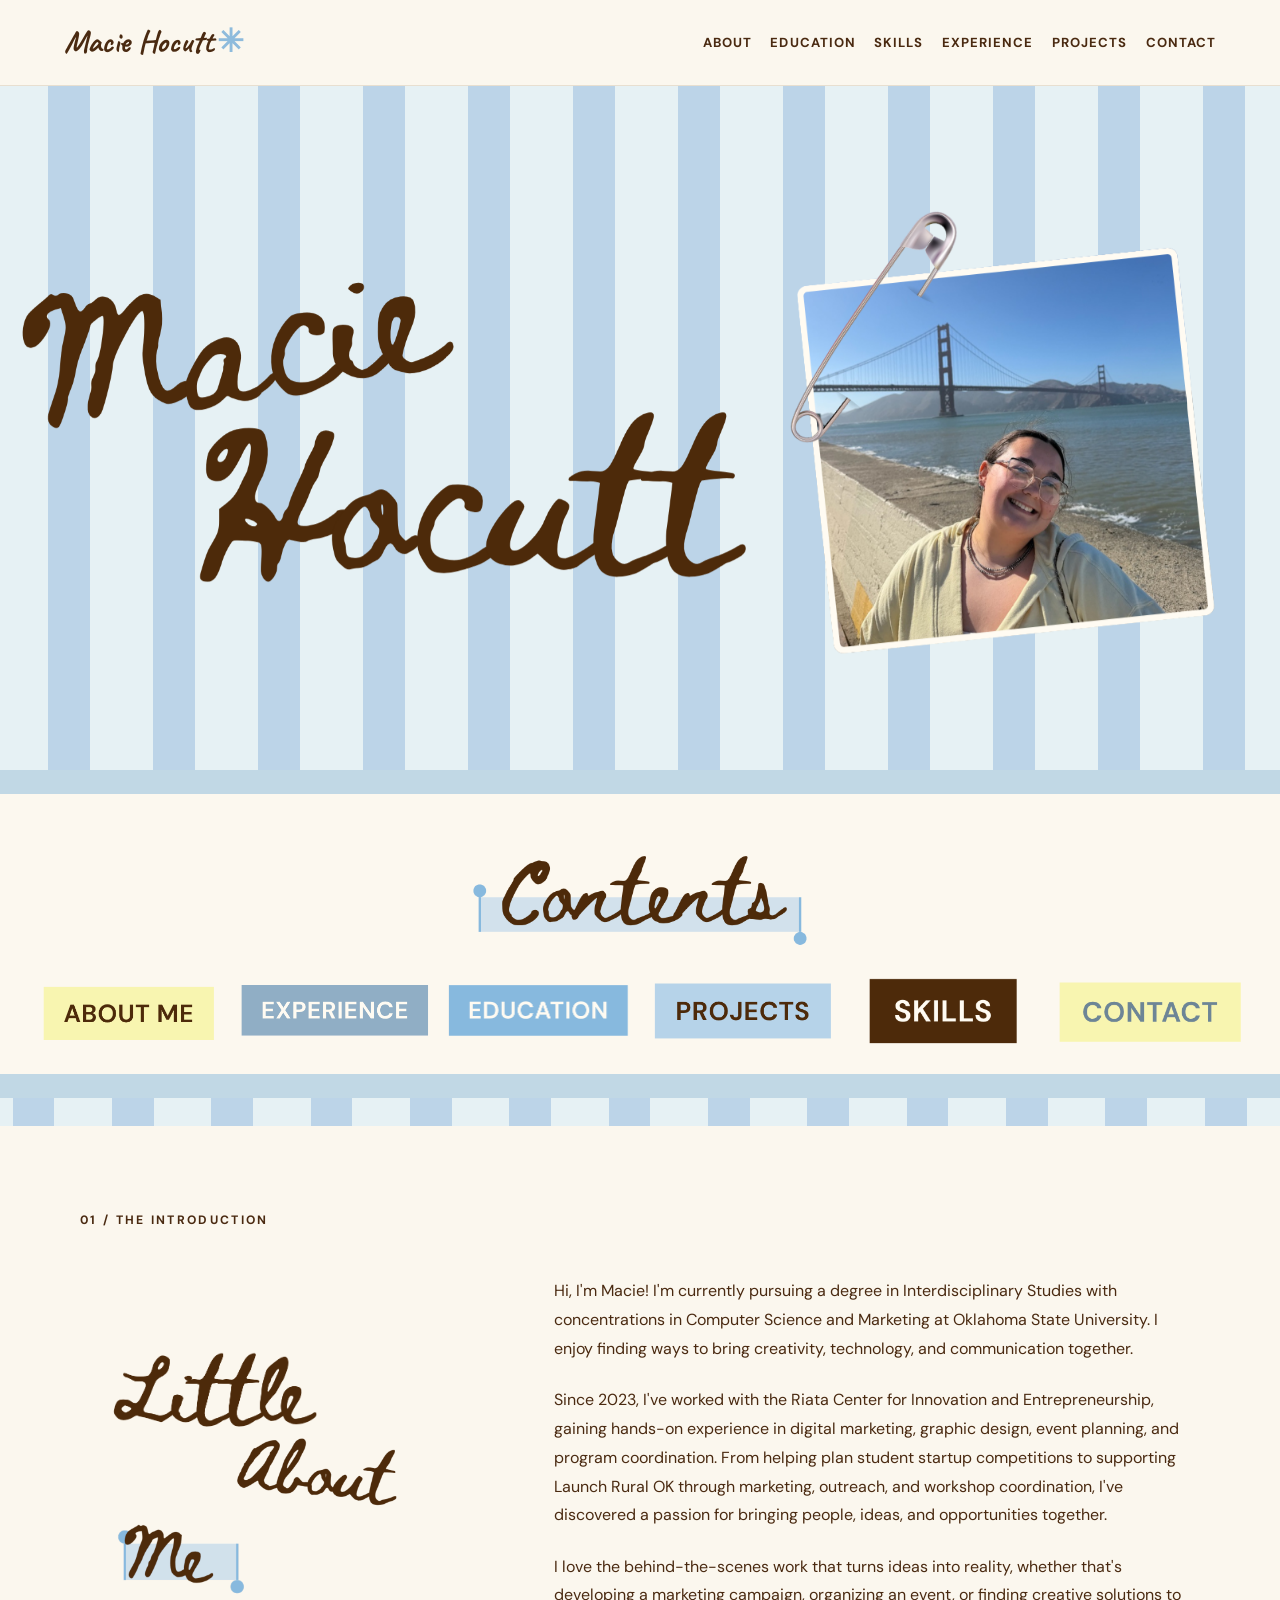
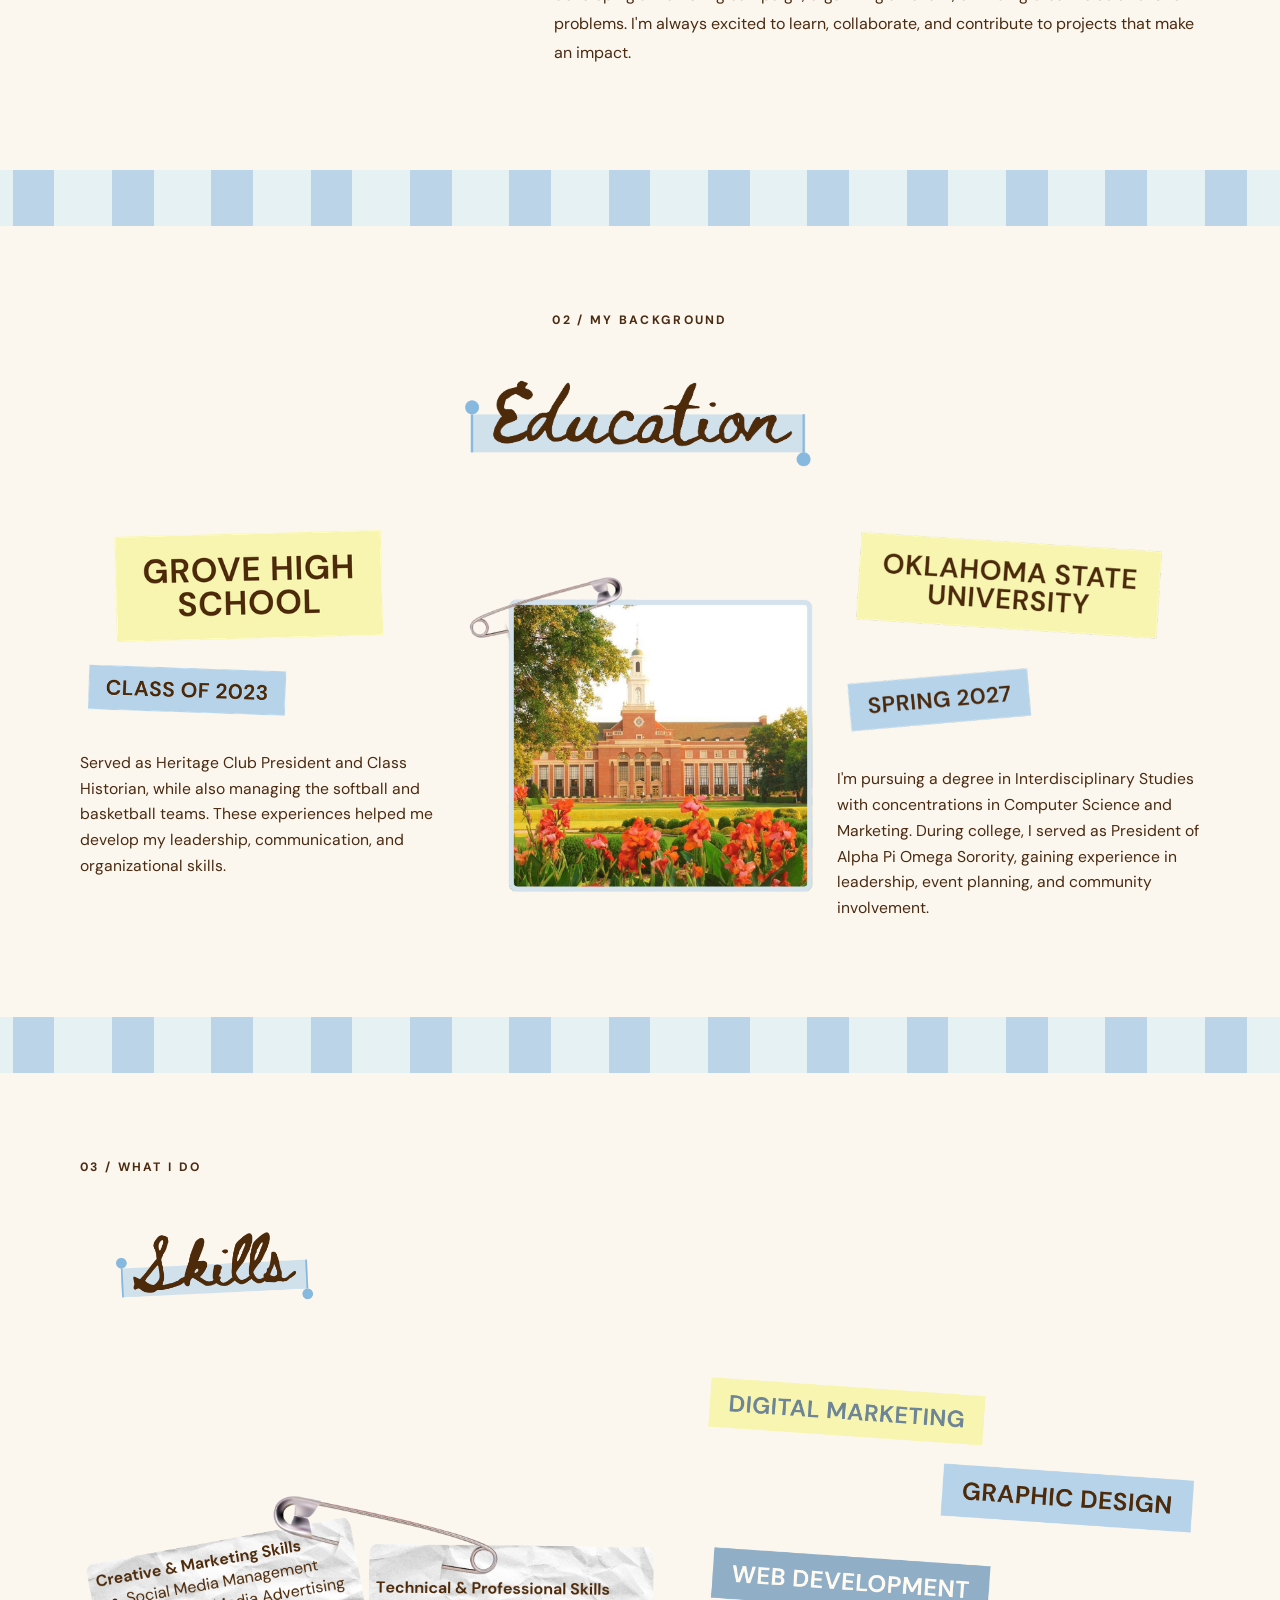
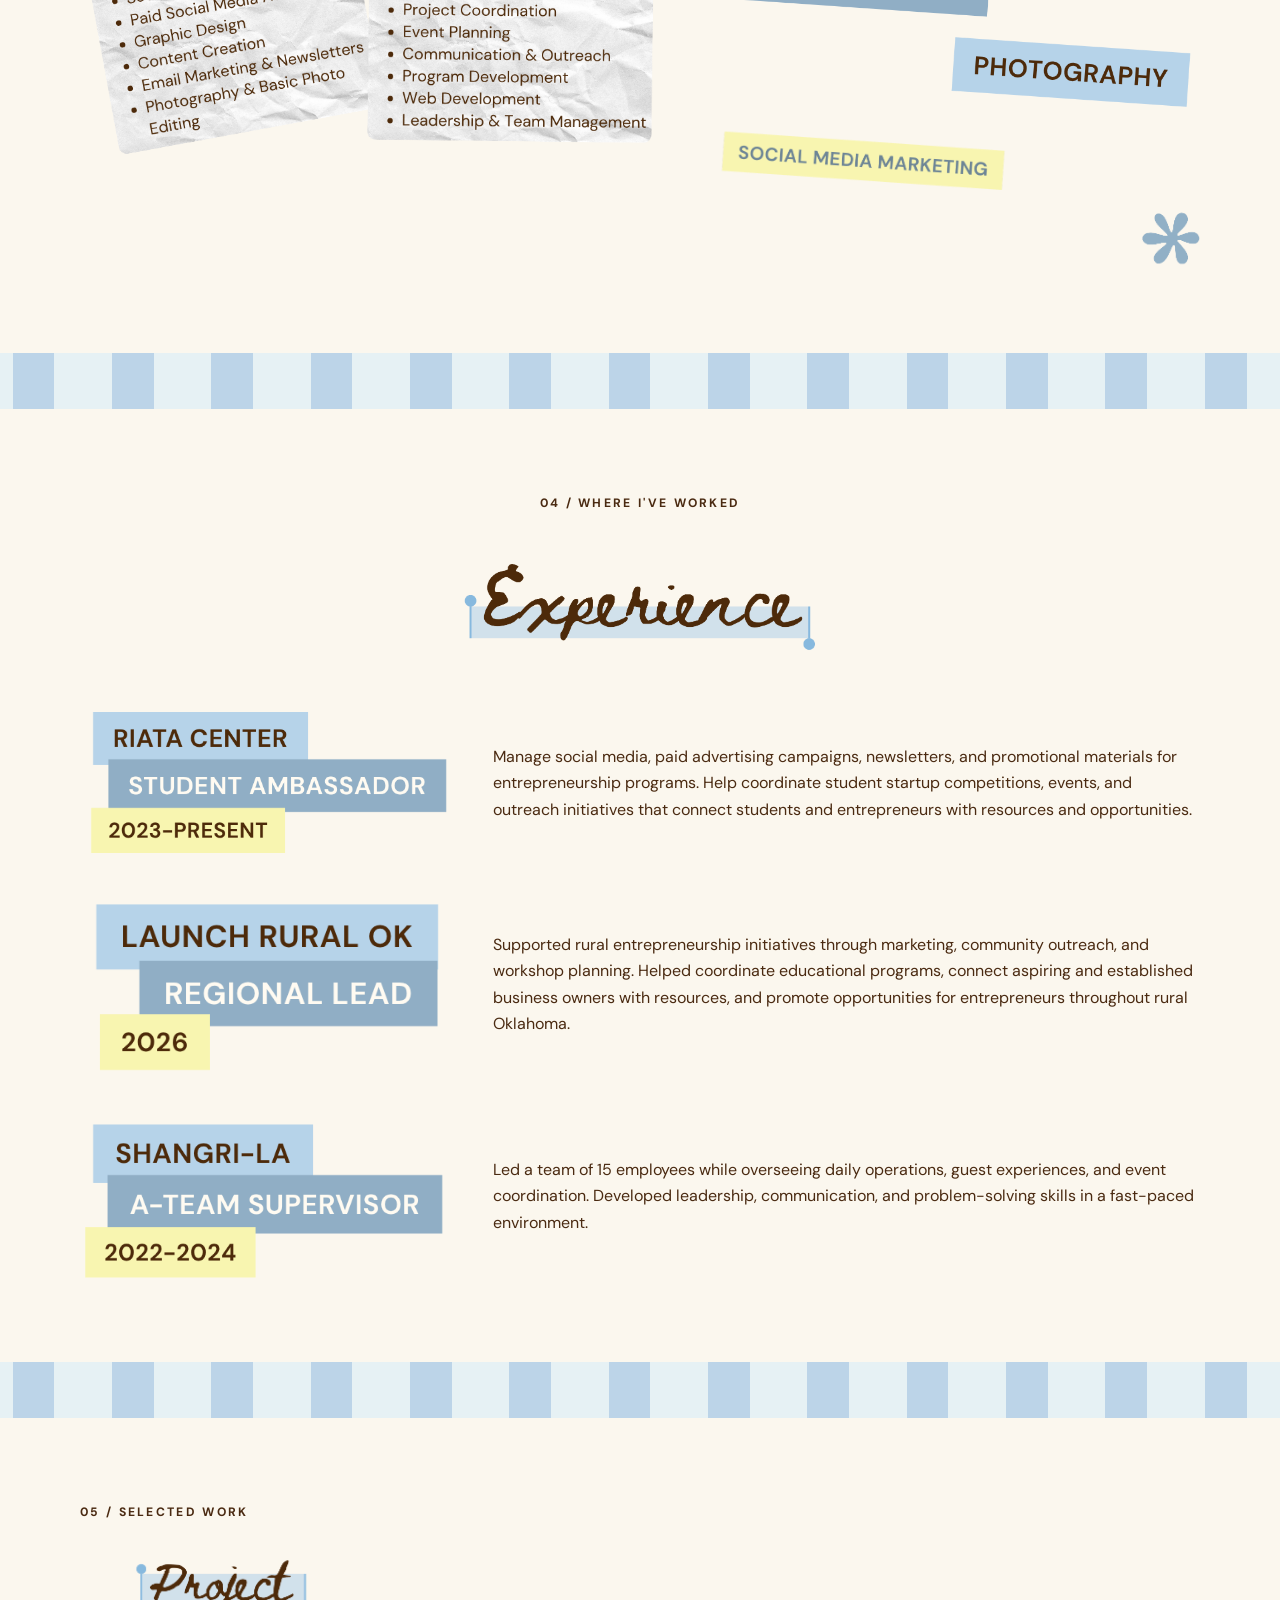
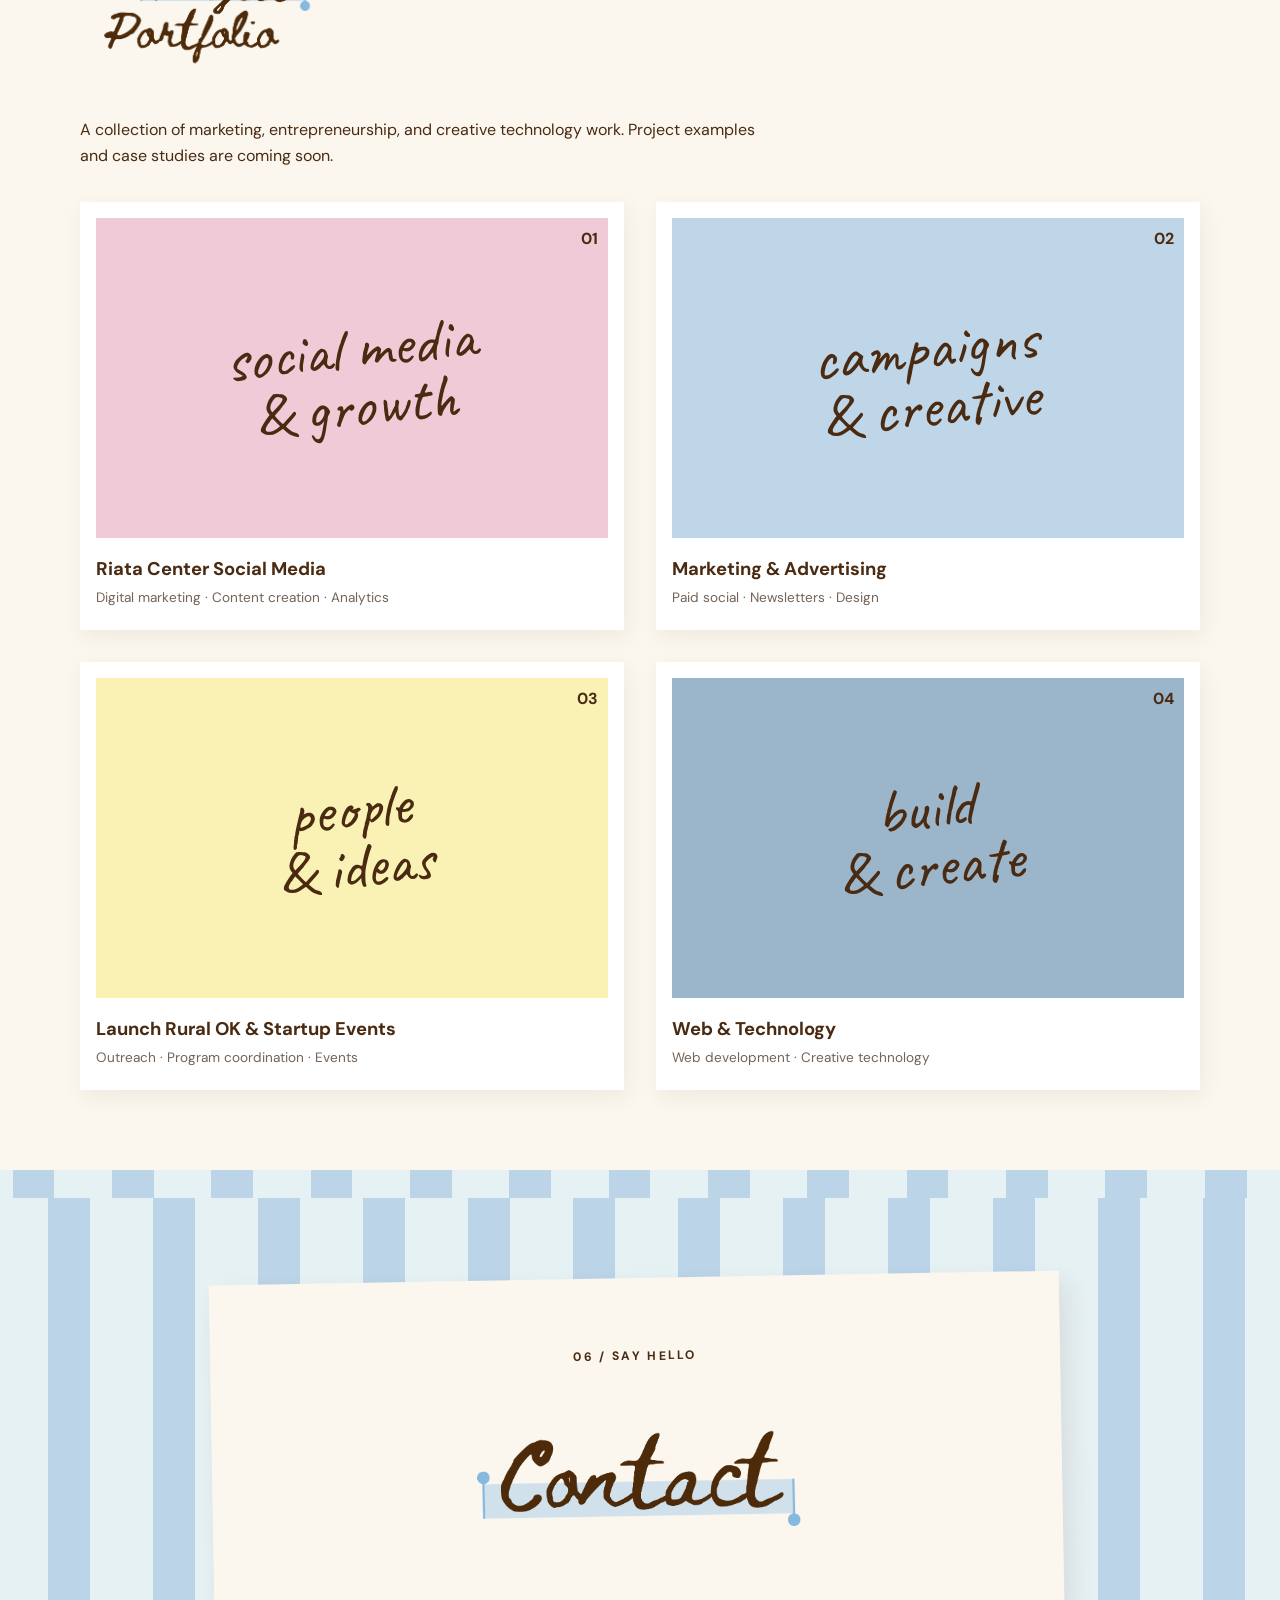
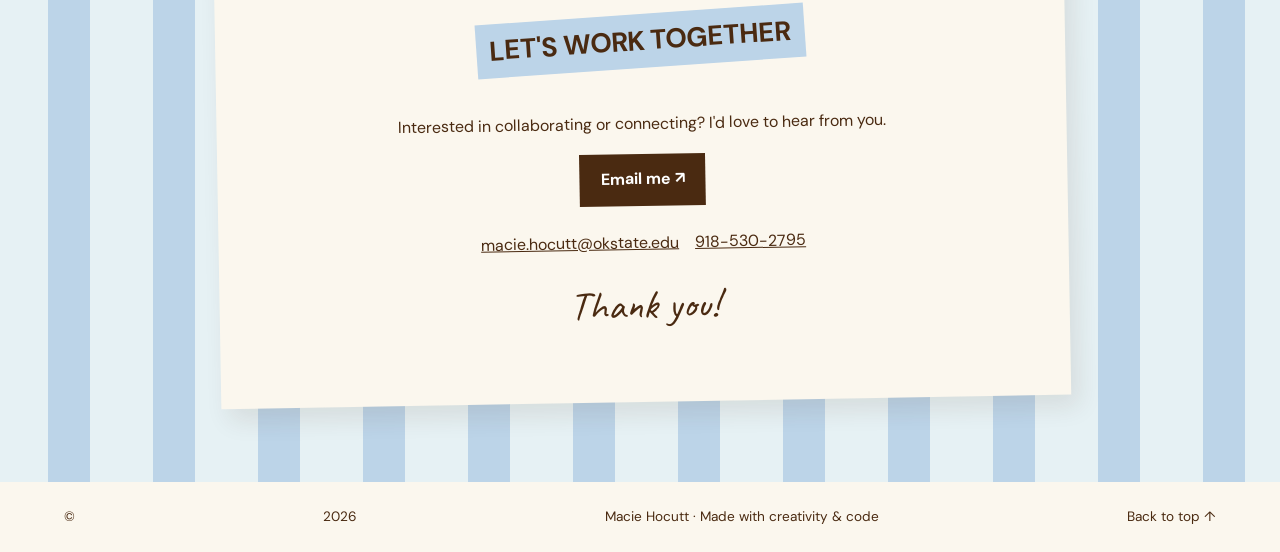
==== index.html @ 22620f87 "Refresh cover stylesheet after oval removal" ====
<!doctype html>
<html lang="en"><head><meta charset="utf-8"><meta name="viewport" content="width=device-width, initial-scale=1"><meta name="description" content="Macie Hocutt's portfolio: marketing, communications, entrepreneurship, and creative technology."><title>Macie Hocutt | Creative Portfolio</title><link rel="preconnect" href="https://fonts.googleapis.com"><link rel="preconnect" href="https://fonts.gstatic.com" crossorigin><link href="https://fonts.googleapis.com/css2?family=DM+Sans:wght@400;500;600;700&family=DM+Serif+Display:ital@0;1&family=Caveat:wght@600;700&display=swap" rel="stylesheet"><link rel="stylesheet" href="style.css?v=cover-20261017-c"></head>
<body><a class="skip" href="#about">Skip to content</a><header class="topbar"><a class="wordmark" href="#home">Macie Hocutt<span class="flower">✳</span></a><button class="menu-toggle" aria-expanded="false" aria-controls="site-nav" aria-label="Toggle menu">☰</button><nav id="site-nav" aria-label="Main navigation"><a href="#about">About</a><a href="#education">Education</a><a href="#skills">Skills</a><a href="#experience">Experience</a><a href="#projects">Projects</a><a href="#contact">Contact</a></nav></header>
<main>
<section class="hero striped" id="home"><div class="hero-inner"><div class="hero-copy"><h1 class="image-heading hero-name"><img class="canva-img hero-name-img" src="images/maciehocuttname.png" alt="Macie Hocutt"></h1></div><div class="polaroid canva-polaroid"><img class="canva-img hero-photo" src="images/maciephoto.png" alt="Macie at the Golden Gate Bridge" loading="lazy"></div></div></section>
<section class="reference-contents" id="contents"><div class="reference-contents-inner"><h2><img src="images/contents.png" alt="Contents"></h2><div class="contents-links"><a href="#about"><img src="images/aboutme.png" alt="About Me"></a><a href="#experience"><img src="images/experience.png" alt="Experience"></a><a href="#education"><img src="images/education.png" alt="Education"></a><a href="#projects"><img src="images/projects.png" alt="Projects"></a><a href="#skills"><img src="images/skills.png" alt="Skills"></a><a href="#contact"><img src="images/contact.png" alt="Contact"></a></div></div></section>
<section class="paper section" id="about"><div class="section-heading"><span class="section-number">01 / THE INTRODUCTION</span></div><div class="about-heading-decoration"><img class="canva-img little-word" src="images/little.png" alt="Little" loading="lazy"><img class="canva-img about-word" src="images/about.png" alt="About" loading="lazy"><img class="canva-img me-word" src="images/me.png" alt="Me" loading="lazy"></div><div class="about-text"><p>Hi, I'm Macie! I'm currently pursuing a degree in Interdisciplinary Studies with concentrations in Computer Science and Marketing at Oklahoma State University. I enjoy finding ways to bring creativity, technology, and communication together.</p><p>Since 2023, I've worked with the Riata Center for Innovation and Entrepreneurship, gaining hands-on experience in digital marketing, graphic design, event planning, and program coordination. From helping plan student startup competitions to supporting Launch Rural OK through marketing, outreach, and workshop coordination, I've discovered a passion for bringing people, ideas, and opportunities together.</p><p>I love the behind-the-scenes work that turns ideas into reality, whether that's developing a marketing campaign, organizing an event, or finding creative solutions to problems. I'm always excited to learn, collaborate, and contribute to projects that make an impact.</p></div></section>
<section class="paper section" id="education"><div class="section-heading centered"><span class="section-number">02 / MY BACKGROUND</span><h2 class="image-heading"><img class="canva-img " src="images/educationword.png" alt="Education" loading="lazy"></h2></div><div class="education-grid"><article class="edu-card"><img class="canva-img school-label" src="images/grovehighschool.png" alt="Grove High School" loading="lazy"><img class="canva-img year-label" src="images/classof2023.png" alt="Class of 2023" loading="lazy"><p>Served as Heritage Club President and Class Historian, while also managing the softball and basketball teams. These experiences helped me develop my leadership, communication, and organizational skills.</p></article><div class="campus-photo canva-campus"><img class="canva-img " src="images/oklahomastatephoto.png" alt="Oklahoma State University campus" loading="lazy"></div><article class="edu-card"><img class="canva-img school-label" src="images/oklahomastate.png" alt="Oklahoma State University" loading="lazy"><img class="canva-img year-label" src="images/spring2027.png" alt="Spring 2027" loading="lazy"><p>I'm pursuing a degree in Interdisciplinary Studies with concentrations in Computer Science and Marketing. During college, I served as President of Alpha Pi Omega Sorority, gaining experience in leadership, event planning, and community involvement.</p></article></div></section>
<section class="paper section" id="skills"><div class="section-heading"><span class="section-number">03 / WHAT I DO</span><h2 class="image-heading"><img class="canva-img " src="images/skillsword.png" alt="Skills" loading="lazy"></h2></div><div class="skills-grid"><div class="notes canva-notes"><img class="canva-img " src="images/skillsnotes.png" alt="Creative and marketing skills: social media management, paid social advertising, graphic design, content creation, email marketing and newsletters, photography and photo editing. Technical and professional skills: project coordination, event planning, communication and outreach, program development, web development, leadership and team management." loading="lazy"><div class="visually-hidden"><div class="notes"><article class="note"><span class="paperclip" aria-hidden="true">⌁</span><h3>Creative &amp; Marketing Skills</h3><ul><li>Social Media Management</li><li>Paid Social Media Advertising</li><li>Graphic Design</li><li>Content Creation</li><li>Email Marketing &amp; Newsletters</li><li>Photography &amp; Basic Photo Editing</li></ul></article><article class="note note-two"><h3>Technical &amp; Professional Skills</h3><ul><li>Project Coordination</li><li>Event Planning</li><li>Communication &amp; Outreach</li><li>Program Development</li><li>Web Development</li><li>Leadership &amp; Team Management</li></ul></article></div></div></div><div class="skill-stickers"><img class="canva-img " src="images/digitalmarketing.png" alt="Digital marketing" loading="lazy"><img class="canva-img " src="images/graphicdesign.png" alt="Graphic design" loading="lazy"><img class="canva-img " src="images/webdevelopment.png" alt="Web development" loading="lazy"><img class="canva-img " src="images/photography.png" alt="Photography" loading="lazy"><img class="canva-img " src="images/socialmediamarketing.png" alt="Social media marketing" loading="lazy"><img class="canva-flower skill-flower" src="images/Flower.png" alt="" aria-hidden="true"></div></div></section>
<section class="paper section" id="experience"><div class="section-heading centered"><span class="section-number">04 / WHERE I'VE WORKED</span><h2 class="image-heading"><img class="canva-img " src="images/experienceword.png" alt="Experience" loading="lazy"></h2></div><div class="experience-list"><article class="experience-item"><div class="job-tags"><img class="canva-img " src="images/riatacenter.png" alt="Riata Center — Student Ambassador, 2023 to present" loading="lazy"></div><p>Manage social media, paid advertising campaigns, newsletters, and promotional materials for entrepreneurship programs. Help coordinate student startup competitions, events, and outreach initiatives that connect students and entrepreneurs with resources and opportunities.</p></article><article class="experience-item"><div class="job-tags"><img class="canva-img " src="images/launchruralok.png" alt="Launch Rural OK — Regional Lead, 2026" loading="lazy"></div><p>Supported rural entrepreneurship initiatives through marketing, community outreach, and workshop planning. Helped coordinate educational programs, connect aspiring and established business owners with resources, and promote opportunities for entrepreneurs throughout rural Oklahoma.</p></article><article class="experience-item"><div class="job-tags"><img class="canva-img " src="images/shangrila.png" alt="Shangri-La — A-Team Supervisor, 2022 to 2024" loading="lazy"></div><p>Led a team of 15 employees while overseeing daily operations, guest experiences, and event coordination. Developed leadership, communication, and problem-solving skills in a fast-paced environment.</p></article></div></section>
<section class="paper section" id="projects"><div class="section-heading"><span class="section-number">05 / SELECTED WORK</span><h2 class="image-heading"><img class="canva-img " src="images/projectportfolioword.png" alt="Project Portfolio" loading="lazy"></h2></div><p class="projects-intro">A collection of marketing, entrepreneurship, and creative technology work. Project examples and case studies are coming soon.</p><div class="project-grid"><article class="project-card"><span class="project-num">01</span><div class="project-art art-pink"><span>social media<br>&amp; growth</span></div><h3>Riata Center Social Media</h3><p>Digital marketing · Content creation · Analytics</p></article><article class="project-card"><span class="project-num">02</span><div class="project-art art-blue"><span>campaigns<br>&amp; creative</span></div><h3>Marketing &amp; Advertising</h3><p>Paid social · Newsletters · Design</p></article><article class="project-card"><span class="project-num">03</span><div class="project-art art-yellow"><span>people<br>&amp; ideas</span></div><h3>Launch Rural OK &amp; Startup Events</h3><p>Outreach · Program coordination · Events</p></article><article class="project-card"><span class="project-num">04</span><div class="project-art art-slate"><span>build<br>&amp; create</span></div><h3>Web &amp; Technology</h3><p>Web development · Creative technology</p></article></div></section>
<section class="contact-section striped" id="contact"><div class="contact-paper"><span class="section-number">06 / SAY HELLO</span><h2 class="image-heading"><img class="canva-img " src="images/contactword.png" alt="Contact" loading="lazy"></h2><p class="contact-heading">LET'S WORK TOGETHER</p><p>Interested in collaborating or connecting? I'd love to hear from you.</p><a class="button dark" href="mailto:macie.hocutt@okstate.edu">Email me ↗</a><div class="contact-links"><a href="mailto:macie.hocutt@okstate.edu">macie.hocutt@okstate.edu</a><a href="tel:+19185302795">918-530-2795</a></div><span class="thanks">Thank you!</span></div></section>
</main><footer>© <span id="year">2026</span> Macie Hocutt · Made with creativity &amp; code <a href="#home">Back to top ↑</a></footer><script src="script.js"></script></body></html>
---- style.css ----
:root{--cream:#fbf7ee;--brown:#4a2a11;--blue:#bcd4e8;--blue2:#8ebbdc;--slate:#9ab3c9;--yellow:#faf6ad;--pink:#eac2cd;--ink:#3b2b22}*{box-sizing:border-box}html{scroll-behavior:smooth}body{margin:0;background:var(--cream);color:var(--brown);font-family:'DM Sans',sans-serif;line-height:1.65}a{color:inherit}img{max-width:100%;display:block}.skip{position:absolute;top:-100px;left:1rem;z-index:10;background:white;padding:.6rem}.skip:focus{top:1rem}.topbar{position:sticky;top:0;z-index:10;display:flex;align-items:center;justify-content:space-between;gap:2rem;padding:1rem max(5%,calc((100vw - 1240px)/2));background:rgba(251,247,238,.96);border-bottom:1px solid #e8dfd0;backdrop-filter:blur(12px)}.wordmark{font-family:Caveat,cursive;font-size:2rem;font-weight:700;text-decoration:none;white-space:nowrap}.flower{color:var(--blue2);font-size:2rem;padding-left:.2rem}.topbar nav{display:flex;gap:1.15rem;flex-wrap:wrap}.topbar nav a{text-decoration:none;font-size:.82rem;text-transform:uppercase;letter-spacing:.08em;font-weight:700}.topbar nav a:hover,.contact-links a:hover{text-decoration:underline}.menu-toggle{display:none;background:none;border:0;font-size:1.8rem;color:var(--brown)}.striped{background:repeating-linear-gradient(90deg,#e6f1f4 0 48px,#bcd4e8 48px 90px,#e6f1f4 90px 105px)}.hero{position:relative;padding:4.2rem 5%;overflow:hidden}.hero-inner{max-width:1130px;margin:auto;min-height:520px;display:flex;align-items:center;justify-content:space-around;gap:3rem}.hero-copy{position:relative;z-index:1}.eyebrow,.section-number{font-size:.76rem;font-weight:700;letter-spacing:.19em;text-transform:uppercase}.hero h1{font-family:Caveat,cursive;font-size:clamp(6rem,12vw,11rem);line-height:.7;margin:3rem 0 2.5rem;letter-spacing:-.04em}.hero h1 span{position:relative;display:inline-block;z-index:0}.hero h1 span:before{content:'';position:absolute;z-index:-1;background:var(--yellow);inset:25% -4% -8%;border-radius:50%;transform:rotate(-5deg)}.hero-subtitle{font-weight:700;letter-spacing:.04em;background:var(--cream);display:inline-block;padding:.35rem .7rem}.button{display:inline-block;padding:.8rem 1.3rem;text-decoration:none;font-weight:700;transition:transform .2s}.button:hover{transform:translateY(-3px)}.button.dark{background:var(--brown);color:white}.hero-copy .button{display:block;width:max-content;margin-top:1.5rem}.polaroid{position:relative;width:min(36vw,360px);flex-shrink:0;background:white;padding:12px 12px 36px;transform:rotate(6deg);box-shadow:0 15px 32px #4a2a112e}.polaroid img{width:100%;aspect-ratio:4/5;object-fit:cover;object-position:center}.pin{position:absolute;top:-45px;left:45%;font-size:6rem;color:#a6a8a8;transform:rotate(25deg);line-height:1}.hero-star{position:absolute;bottom:6%;left:48%;font-size:6rem;color:var(--blue2)}.paper{background:var(--cream);border-top:28px solid transparent;border-bottom:28px solid transparent;border-image:repeating-linear-gradient(90deg,#e6f1f4 0 40px,#bcd4e8 40px 80px,#e6f1f4 80px 95px) 28}.section{padding:5rem max(5%,calc((100vw - 1120px)/2));scroll-margin-top:70px}.section-heading{margin-bottom:2.7rem}.section-heading.centered{text-align:center}.section-heading h2,.contact-paper h2{font-family:Caveat,cursive;font-weight:700;font-size:clamp(4.4rem,8vw,7rem);line-height:1;margin:.6rem 0;position:relative;display:inline-block}.section-heading h2 em{font-style:normal}.underline{position:absolute;z-index:-1;left:4%;right:-4%;bottom:4%;height:36%;background:var(--blue)}.about-text{max-width:790px;margin-left:auto;font-size:1.1rem}.about-text p{margin-bottom:1.4rem}.education-grid{display:grid;grid-template-columns:1fr .85fr 1fr;align-items:center;gap:2rem}.edu-card{display:flex;align-items:flex-start;flex-direction:column;gap:.8rem}.edu-card p{font-size:.98rem}.sticker{display:inline-block;padding:.45rem .85rem;font-size:1.1rem;font-weight:700;line-height:1.25;max-width:100%}.sticker.yellow{background:var(--yellow)}.sticker.blue{background:var(--blue)}.sticker.slate{background:var(--slate);color:white}.sticker.small{font-size:.85rem}.campus-photo{position:relative;background:var(--blue);padding:7px;transform:rotate(-3deg);border-radius:8px}.campus-photo img{aspect-ratio:4/5;object-fit:cover;border-radius:5px}.campus-photo .pin{font-size:4rem;top:-35px;left:-12px}.skills-grid{display:grid;grid-template-columns:1.15fr 1fr;gap:3rem;align-items:center}.notes{display:flex;align-items:center;gap:0}.note{position:relative;width:55%;min-height:325px;padding:1.2rem 1rem;background:#f5f3ed;box-shadow:3px 6px 15px #4a2a111c;transform:rotate(-5deg);font-size:.88rem;line-height:1.6;background-image:linear-gradient(140deg,#ffffff88,transparent 55%),repeating-linear-gradient(12deg,#00000004 0 2px,transparent 2px 10px)}.note-two{margin-left:-10px;transform:rotate(4deg)}.note h3{font-size:.95rem;line-height:1.3;margin:.2rem 0 .7rem}.note ul{padding-left:1.15rem;margin:0}.paperclip{position:absolute;top:-45px;left:50%;font-size:5rem;color:#a5a5a5}.skill-stickers{display:flex;align-items:flex-start;flex-direction:column;gap:.7rem}.skill-stickers .sticker:nth-child(2),.skill-stickers .sticker:nth-child(4){align-self:flex-end;transform:rotate(2deg)}.skill-stickers .sticker:nth-child(3){transform:rotate(-3deg)}.skill-stickers .flower{align-self:flex-end}.experience-list{display:grid;gap:2.2rem}.experience-item{display:grid;grid-template-columns:265px 1fr;gap:2rem;align-items:center}.experience-item:before{content:'✳';position:absolute;transform:translateX(-35px);color:var(--blue2);font-size:1.7rem}.job-tags{display:flex;flex-direction:column;align-items:flex-start;gap:.25rem}.experience-item p{margin:0}.projects-intro{max-width:690px}.project-grid{display:grid;grid-template-columns:repeat(2,minmax(0,1fr));gap:2rem;margin-top:2rem}.project-card{background:white;padding:1rem 1rem 1.3rem;box-shadow:3px 7px 20px #4a2a1110;position:relative}.project-num{position:absolute;right:1.6rem;top:1.5rem;font-weight:700;z-index:1}.project-art{aspect-ratio:16/10;display:flex;align-items:center;justify-content:center;text-align:center}.project-art span{font-family:Caveat,cursive;font-size:clamp(2.7rem,5vw,4.8rem);line-height:.9;transform:rotate(-6deg)}.art-pink{background:#eecbd7}.art-blue{background:#bfd6e8}.art-yellow{background:#faf2b5}.art-slate{background:#9bb5ca}.project-card h3{font-size:1.15rem;margin:1rem 0 .15rem}.project-card p{font-size:.85rem;margin:0;color:#746356}.contact-section{padding:5rem 5%;scroll-margin-top:70px}.contact-paper{position:relative;max-width:850px;margin:auto;background:var(--cream);padding:4rem;text-align:center;box-shadow:8px 12px 25px #4a2a1119;transform:rotate(-1deg)}.contact-paper h2{display:block;width:max-content;margin:1rem auto 2rem}.contact-heading{font-size:1.7rem;font-weight:700;background:var(--blue);display:inline-block;padding:.3rem .8rem;transform:rotate(-3deg)}.contact-links{display:flex;gap:1rem;justify-content:center;flex-wrap:wrap;margin-top:1.5rem}.thanks{display:block;font-family:Caveat,cursive;font-size:2.5rem;margin-top:1rem}footer{padding:1.5rem 5%;display:flex;gap:1rem;justify-content:space-between;font-size:.85rem}footer a{text-decoration:none}@media(max-width:850px){.topbar{padding:1rem 5%}.menu-toggle{display:block}.topbar nav{display:none;position:absolute;top:100%;left:0;right:0;background:var(--cream);padding:1.2rem 5%;box-shadow:0 8px 15px #4a2a1118;flex-direction:column}.topbar nav.open{display:flex}.hero-inner{min-height:440px}.education-grid{grid-template-columns:1fr 1fr}.campus-photo{grid-column:1/-1;grid-row:1;max-width:250px;margin:auto}.skills-grid{grid-template-columns:1fr}.notes{max-width:620px}.experience-item{grid-template-columns:220px 1fr}}@media(max-width:560px){.hero{padding:3rem 5%}.hero-inner{flex-direction:column;align-items:center;text-align:center;gap:3rem}.hero h1{font-size:6.5rem;margin:1.7rem 0 2rem}.hero-copy .button{margin:1.5rem auto}.polaroid{width:68%;max-width:290px}.hero-star{display:none}.section{padding:3.5rem 6%}.about-text{font-size:1rem}.education-grid{grid-template-columns:1fr}.campus-photo{grid-column:1;grid-row:auto;max-width:230px;order:2}.edu-card:last-child{order:3}.note{font-size:.72rem;padding:.9rem .7rem;min-height:310px}.note h3{font-size:.77rem}.skill-stickers .sticker{font-size:.9rem}.experience-item{grid-template-columns:1fr;gap:.8rem}.experience-item:before{display:none}.project-grid{grid-template-columns:1fr}.contact-paper{padding:2.5rem 1rem}.contact-paper h2{font-size:5rem}.contact-links{flex-direction:column;overflow-wrap:anywhere}footer{flex-direction:column;text-align:center}}

/* Original Canva graphics, layered onto the existing portfolio layout */
.visually-hidden{position:absolute!important;width:1px;height:1px;padding:0;margin:-1px;overflow:hidden;clip:rect(0,0,0,0);white-space:nowrap;border:0}
.canva-img{display:block;max-width:100%;height:auto;object-fit:contain}
.image-heading{display:block!important;width:max-content;max-width:100%;margin:.6rem 0 1.5rem!important;line-height:1!important}
.section-heading.centered .image-heading{margin-left:auto!important;margin-right:auto!important}
.image-heading .canva-img{width:auto;max-width:100%;max-height:155px}
.hero-name{margin:1.5rem 0!important;max-width:570px}
.hero-name .hero-name-img{max-height:none;width:100%}
.hero .canva-polaroid,.canva-campus{padding:0;background:transparent;box-shadow:none;border-radius:0}
.hero .canva-polaroid{width:min(42vw,470px);transform:none}
.hero .canva-polaroid .hero-photo,.canva-campus .canva-img{width:100%;height:auto;aspect-ratio:auto;object-fit:contain;border-radius:0}
.canva-campus{max-width:100%;transform:none}
.hero-star.canva-flower{width:85px;height:auto;font-size:initial;left:49%;bottom:7%}
.about-heading-decoration{display:flex;align-items:center;gap:1rem;margin:-1rem 0 1.2rem;max-width:480px}
.about-heading-decoration .little-word{max-width:60%}
.about-heading-decoration .me-word{max-width:28%}
.edu-card .school-label{width:100%;max-width:340px}
.edu-card .year-label{max-width:220px}
.skills-grid .canva-notes{display:block;width:100%;max-width:620px}
.canva-notes>.canva-img{width:100%}
.skill-stickers>.canva-img{max-width:95%;max-height:76px;width:auto}
.skill-stickers>.canva-img:nth-child(2),.skill-stickers>.canva-img:nth-child(4){align-self:flex-end}
.skill-stickers .skill-flower{width:58px;align-self:flex-end}
.job-tags .canva-img{width:100%;max-width:300px}
.experience-item:before{display:none}
.contact-paper .image-heading{margin:1rem auto 2rem!important;max-width:550px}
.contact-paper .image-heading .canva-img{max-height:170px}
@media(max-width:850px){.hero .canva-polaroid{width:min(40vw,390px)}}
@media(max-width:560px){.hero-name{width:min(90vw,400px);margin:1rem auto!important}.hero .canva-polaroid{width:min(85vw,360px)}.image-heading .canva-img{max-height:115px}.about-heading-decoration{max-width:340px}.education-grid{gap:1.3rem}.skill-stickers>.canva-img{max-height:65px}.job-tags .canva-img{max-width:300px}.contact-paper .image-heading .canva-img{max-height:120px}}

/* Additional original Canva artwork: section tabs, navigation ribbon and accents */
.contents-ribbon{display:flex;align-items:center;justify-content:center;gap:1rem;background:var(--cream);padding:.65rem 5%;font-size:.8rem;font-weight:700;letter-spacing:.08em;text-transform:uppercase}
.contents-ribbon a{display:block;width:min(210px,35vw)}.contents-art{width:100%}
.hero-copy{isolation:isolate}.hero-oval{position:absolute;left:-9%;top:19%;width:min(450px,100%);z-index:-1;pointer-events:none;opacity:.82}.oval-art{width:100%}
.about-heading-decoration{flex-wrap:wrap}.aboutme-label{max-width:170px;max-height:66px;object-fit:contain}
.section-tab{display:flex;justify-content:flex-end;margin:-2.5rem 0 .8rem;pointer-events:none}.section-tab .tab-art{max-height:54px;max-width:min(230px,48vw);width:auto}
#skills .section-tab,#experience .section-tab{justify-content:flex-start}
.contact-section .section-tab{max-width:850px;margin:-2rem auto 1rem;justify-content:flex-end}
.experience-list{position:relative}.experience-pin{position:absolute;right:0;top:-35px;width:75px;opacity:.75;pointer-events:none}.pin-art{width:100%}
@media(max-width:560px){.contents-ribbon{font-size:.68rem}.section-tab{margin:-1.5rem 0 .5rem}.section-tab .tab-art{max-height:40px}.hero-oval{top:23%;left:0;width:90%}.experience-pin{width:50px;top:-22px}.aboutme-label{max-width:130px}}

/* Ensure Canva's pre-framed photo is displayed without the legacy Polaroid treatment */
.hero-inner > .canva-polaroid{position:relative!important;display:block!important;flex:0 1 470px!important;width:min(42vw,470px)!important;min-width:0!important;max-width:470px!important;padding:0!important;margin:0!important;background:transparent!important;border:0!important;border-radius:0!important;box-shadow:none!important;transform:none!important;overflow:visible!important}
.hero-inner > .canva-polaroid > img.hero-photo{display:block!important;width:100%!important;height:auto!important;max-width:100%!important;aspect-ratio:auto!important;object-fit:contain!important;object-position:center!important;transform:none!important;border:0!important;border-radius:0!important;box-shadow:none!important}
.hero-inner > .canva-polaroid::before,.hero-inner > .canva-polaroid::after{content:none!important}
@media(max-width:560px){.hero-inner > .canva-polaroid{width:min(85vw,360px)!important;flex:0 1 auto!important}}

/* Layout cleanup: avoid oversized decorative assets and nested framing */
.hero-inner{position:relative}
.hero-copy{min-width:0}
.hero-name{max-width:min(570px,100%)!important}
.hero-name .hero-name-img{width:100%!important;height:auto!important;max-height:420px!important;object-fit:contain!important}
.hero-inner>.canva-polaroid{align-self:center!important;max-width:min(42vw,470px)!important}
.hero-inner>.canva-polaroid>.hero-photo{width:100%!important;max-height:560px!important;object-fit:contain!important}
.about-heading-decoration .canva-img{max-height:85px}
.section-heading .image-heading .canva-img{max-height:140px;max-width:min(640px,85vw)}
@media(max-width:560px){.hero-inner>.canva-polaroid{max-width:min(85vw,360px)!important}.hero-name .hero-name-img{max-height:280px!important}}

/* Canva PDF reference layout: faithful compositions, interactive contents */
.reference-contents{background:#fcf8ef;border-top:24px solid #c1d8e5;border-bottom:24px solid #c1d8e5;padding:3.5rem 5%;scroll-margin-top:75px}
.reference-contents-inner{max-width:850px;margin:auto}
.reference-contents h2{width:min(620px,85%);margin:0 auto 2rem}
.reference-contents h2 img{width:100%;height:auto}
.contents-links{display:grid;grid-template-columns:repeat(2,minmax(0,1fr));column-gap:4rem;row-gap:1.5rem;max-width:580px;margin:auto}
.contents-links a{display:flex;align-items:center;justify-content:center;min-height:65px;transition:transform .2s}
.contents-links a:hover,.contents-links a:focus-visible{transform:translateY(-5px) rotate(-2deg)}
.contents-links img{max-height:65px;max-width:100%;width:auto;object-fit:contain}
.hero{padding:3.5rem 5%}
.hero-inner{min-height:550px;gap:1rem;justify-content:center}
.hero-copy{flex:1 1 56%;max-width:650px}
.hero-copy .hero-name{width:100%;max-width:650px;margin:0!important}
.hero-copy .hero-name img{width:100%;max-height:490px!important;object-fit:contain}
.hero-inner>.canva-polaroid{flex:0 1 37%!important;width:37%!important;max-width:430px!important}
.hero-inner>.canva-polaroid img{width:100%!important;height:auto!important}
.hero .hero-star{left:25%;bottom:20%;width:62px}
#about{display:grid;grid-template-columns:38% 1fr;gap:1.8rem 3rem;align-items:center}
#about .section-heading{grid-column:1/-1;margin-bottom:0}
#about .about-heading-decoration{grid-column:1;grid-row:2;display:flex;flex-direction:column;align-items:flex-start;gap:0;max-width:100%;margin:0}
#about .about-heading-decoration .little-word{max-width:65%;width:65%}
#about .about-heading-decoration .about-word{max-width:90%;width:90%;margin-left:12%}
#about .about-heading-decoration .me-word{max-width:48%;width:48%}
#about .about-text{grid-column:2;grid-row:2;margin:0;font-size:1rem;line-height:1.8}
#education .education-grid{grid-template-columns:1fr .95fr 1fr;gap:1.5rem}
#education .edu-card{align-self:start}
#education .canva-campus{align-self:center}
#skills .skills-grid{grid-template-columns:1.2fr 1fr;gap:2rem}
#experience .experience-item{grid-template-columns:minmax(220px,34%) 1fr}
#experience .experience-item .job-tags img{max-width:100%}
@media(max-width:800px){#about{grid-template-columns:1fr 1.2fr;gap:1rem}#education .education-grid{grid-template-columns:1fr 1fr}#education .canva-campus{grid-column:1/-1;grid-row:1;max-width:250px;margin:auto}#skills .skills-grid{grid-template-columns:1fr}.hero-inner>.canva-polaroid{width:40%!important}}
@media(max-width:600px){.hero-inner{flex-direction:column;min-height:0}.hero-copy{width:100%;text-align:center}.hero-copy .hero-name{max-width:430px;margin:auto!important}.hero-inner>.canva-polaroid{width:min(78vw,340px)!important;max-width:340px!important}.reference-contents{padding:2rem 5%}.contents-links{column-gap:.5rem;row-gap:.7rem}.contents-links img{max-height:52px}.reference-contents h2{width:85%}#about{grid-template-columns:1fr}#about .about-heading-decoration{grid-column:1;grid-row:2;max-width:280px}#about .about-text{grid-column:1;grid-row:3}#education .education-grid{grid-template-columns:1fr}#education .canva-campus{grid-column:1;grid-row:auto;order:2}#experience .experience-item{grid-template-columns:1fr}}

/* Cover composition: oval behind Hocutt, balanced spacing, no CTA */
#home.hero{padding:clamp(3rem,5vw,5rem) 5%}
#home .hero-inner{max-width:1190px;min-height:560px;gap:clamp(2rem,5vw,5.5rem);justify-content:space-between}
#home .hero-copy{flex:1 1 54%;max-width:610px;min-width:0}
#home .eyebrow{margin:0 0 1.7rem}
#home .hero-name{position:relative!important;isolation:isolate;display:block!important;width:100%!important;max-width:590px!important;margin:0 0 1.5rem!important}
#home .hero-name .hero-oval-art{position:absolute;z-index:-1;left:19%;top:55%;width:82%;max-width:none;height:auto;opacity:1;pointer-events:none}
#home .hero-name .hero-name-img{position:relative;z-index:1;display:block;width:100%!important;height:auto!important;max-height:none!important}
#home .hero-subtitle{margin:0;font-size:clamp(.86rem,1.2vw,1.05rem);white-space:normal}
#home .hero-inner>.canva-polaroid{flex:0 1 41%!important;width:41%!important;max-width:470px!important}
#home .hero-star{left:47%;bottom:10%;width:55px}
@media(max-width:800px){#home .hero-inner{min-height:430px;gap:1.5rem}#home .hero-copy{flex-basis:55%}#home .hero-inner>.canva-polaroid{flex-basis:42%!important;width:42%!important}}
@media(max-width:600px){#home.hero{padding:3rem 6%}#home .hero-inner{flex-direction:column;gap:2.2rem;min-height:0}#home .hero-copy{flex:none;width:100%;max-width:450px;text-align:center}#home .eyebrow{margin-bottom:1.2rem}#home .hero-name{margin:0 auto 1.5rem!important}#home .hero-inner>.canva-polaroid{flex:0 0 auto!important;width:min(78vw,340px)!important;max-width:340px!important}#home .hero-subtitle{font-size:.9rem}#home .hero-star{display:none}}

/* Cover final: vertically center the two Canva assets and make oval visible */
#home.hero{padding:2rem 5%!important}
#home .hero-inner{width:100%;max-width:1280px;min-height:620px;margin:0 auto;display:grid!important;grid-template-columns:minmax(0,1.12fr) minmax(0,.88fr);align-items:center;column-gap:clamp(2rem,5vw,5rem);justify-content:center}
#home .hero-copy{width:100%;max-width:620px;display:flex;flex-direction:column;align-items:center;justify-content:center;gap:1rem}
#home .hero-name{position:relative!important;isolation:isolate;width:100%!important;max-width:620px!important;margin:0!important;padding:0!important;overflow:visible!important}
#home .hero-name .hero-oval-art{display:block!important;position:absolute!important;z-index:0!important;top:55%!important;left:22%!important;width:77%!important;height:auto!important;max-width:none!important;max-height:none!important;opacity:1!important;transform:rotate(-5deg);pointer-events:none}
#home .hero-name .hero-name-img{position:relative!important;z-index:1!important;display:block!important;width:100%!important;height:auto!important;max-height:none!important}
#home .hero-subtitle{margin:0!important;align-self:center;text-align:center;line-height:1.5}
#home .hero-inner>.canva-polaroid{width:100%!important;max-width:480px!important;min-width:0!important;justify-self:center;align-self:center;flex:none!important}
#home .hero-inner>.canva-polaroid>.hero-photo{width:100%!important;max-height:none!important;height:auto!important}
#home .hero-star{left:45%;bottom:13%}
@media(max-width:700px){#home.hero{padding:2.5rem 6%!important}#home .hero-inner{display:flex!important;flex-direction:column!important;min-height:0;gap:2rem}#home .hero-copy{max-width:480px}#home .hero-inner>.canva-polaroid{width:min(78vw,360px)!important}#home .hero-subtitle{font-size:.85rem}}

/* Cover correction: oval anchored to the text column, not to the PNG's transparent canvas */
#home .hero-copy{position:relative!important;isolation:isolate}
#home .hero-copy::before{content:"";display:block;position:absolute;z-index:-1;pointer-events:none;left:25%;bottom:4.1rem;width:72%;height:clamp(100px,12vw,175px);background:url("images/yellowoval.png") center/100% 100% no-repeat;transform:rotate(-4deg)}
#home .hero-name{isolation:auto!important;z-index:1}
#home .hero-name .hero-name-img{position:relative;z-index:1}
#home .hero-subtitle{position:relative;z-index:2}
#home .hero-star{display:none!important}
@media(max-width:700px){#home .hero-copy::before{left:24%;bottom:3.1rem;width:72%;height:clamp(80px,24vw,130px)}}

/* Precise cover adjustments from screenshot: no subtitle overlap */
#home .hero-copy{gap:0!important}
#home .hero-name{margin:0 0 2.7rem!important}
#home .hero-copy::before{left:26%!important;bottom:6.5rem!important;width:66%!important;height:clamp(85px,9vw,130px)!important;transform:rotate(-4deg)}
#home .hero-subtitle{position:relative!important;z-index:5!important;margin:0!important;background:var(--cream)!important;padding:.4rem .85rem!important;line-height:1.35!important}
#home .hero-star{display:none!important}
@media(max-width:700px){#home .hero-name{margin-bottom:2.2rem!important}#home .hero-copy::before{left:25%!important;bottom:5.5rem!important;width:68%!important;height:clamp(65px,17vw,105px)!important}}

/* Contents: compact horizontal navigation with scroll-triggered entrance */
#contents.reference-contents{padding:1.1rem 3% 1.5rem!important;scroll-margin-top:60px}
#contents .reference-contents-inner{max-width:1420px!important}
#contents h2{width:min(400px,55vw)!important;margin:0 auto .6rem!important}
#contents .contents-links{display:grid!important;grid-template-columns:repeat(6,minmax(0,1fr))!important;align-items:center;gap:clamp(.35rem,1.5vw,1.4rem)!important;max-width:none!important;width:100%;margin:0 auto!important}
#contents .contents-links a{min-height:76px;min-width:0;padding:.2rem;opacity:1;transform:none;transition:opacity .6s ease,transform .6s cubic-bezier(.2,.7,.2,1)}
#contents .contents-links img{display:block;max-width:100%!important;width:100%;max-height:76px!important;object-fit:contain}
#contents .contents-links a:hover,#contents .contents-links a:focus-visible{transform:translateY(-7px) rotate(-2deg)!important}
#contents .contents-links.reveal-ready a{opacity:0;transform:translateY(32px)}
#contents .contents-links.reveal-ready.is-visible a{opacity:1;transform:translateY(0)}
#contents .contents-links.reveal-ready.is-visible a:nth-child(2){transition-delay:.08s}
#contents .contents-links.reveal-ready.is-visible a:nth-child(3){transition-delay:.16s}
#contents .contents-links.reveal-ready.is-visible a:nth-child(4){transition-delay:.24s}
#contents .contents-links.reveal-ready.is-visible a:nth-child(5){transition-delay:.32s}
#contents .contents-links.reveal-ready.is-visible a:nth-child(6){transition-delay:.40s}
@media(max-width:760px){#contents .contents-links{grid-template-columns:repeat(3,minmax(0,1fr))!important;row-gap:.6rem!important}#contents .contents-links img{max-height:58px!important}#contents h2{width:min(330px,70vw)!important}}
@media(max-width:420px){#contents .contents-links{grid-template-columns:repeat(2,minmax(0,1fr))!important}#contents .contents-links a{min-height:52px}}
@media(prefers-reduced-motion:reduce){#contents .contents-links.reveal-ready a{opacity:1!important;transform:none!important;transition:none!important}}

/* Correct cover oval: attach it to the name artwork, not the entire hero column. */
#home .hero-copy::before{content:none!important;display:none!important}
#home .hero-name{position:relative!important;isolation:isolate!important;overflow:visible!important;margin:0!important}
#home .hero-name::before{content:"";position:absolute;display:block;z-index:-1;pointer-events:none;left:28%;top:51%;width:68%;height:34%;background:url("images/yellowoval.png") center/100% 100% no-repeat;transform:rotate(-4deg)}
#home .hero-name .hero-name-img{position:relative;z-index:1}
@media(max-width:700px){#home .hero-name::before{left:27%;top:51%;width:70%;height:34%}}
/* Equal-size scrapbook navigation tiles */
#contents .contents-links{grid-template-columns:repeat(6,minmax(0,1fr))!important;gap:clamp(.4rem,1vw,1rem)!important}
#contents .contents-links a{width:100%;height:76px;min-height:76px;padding:0!important;display:flex;align-items:center;justify-content:center}
#contents .contents-links a img{display:block;width:100%!important;height:70px!important;max-height:none!important;max-width:100%!important;object-fit:contain;object-position:center}
#contents .contents-links a:nth-child(2) img,#contents .contents-links a:nth-child(5) img{transform:scale(1.08)}
#contents .contents-links a:nth-child(6) img{transform:scale(1.05)}
@media(max-width:760px){#contents .contents-links{grid-template-columns:repeat(3,minmax(0,1fr))!important}#contents .contents-links a{height:65px;min-height:65px}#contents .contents-links a img{height:58px!important}}
@media(max-width:420px){#contents .contents-links{grid-template-columns:repeat(2,minmax(0,1fr))!important}}
/* Entrance animation repeats whenever Contents scrolls into view. */
#contents .contents-links.reveal-ready a{opacity:0!important;transform:translateY(28px)!important}
#contents .contents-links.reveal-ready.is-visible a{opacity:1!important;transform:translateY(0)!important}
#contents .contents-links.reveal-ready.is-visible a:hover{transform:translateY(-6px) rotate(-2deg)!important}
@media(prefers-reduced-motion:reduce){#contents .contents-links.reveal-ready a{opacity:1!important;transform:none!important}}

/* Cover polish: larger signature and playful, restrained motion */
@media(min-width:701px){
 #home .hero-inner{grid-template-columns:minmax(0,1.28fr) minmax(0,.72fr)!important;column-gap:clamp(.5rem,2vw,2rem)!important;max-width:1420px!important}
 #home .hero-copy{max-width:none!important;width:100%!important;justify-self:start}
 #home .hero-name{width:112%!important;max-width:none!important;transform-origin:center left}
 #home .hero-inner>.canva-polaroid{max-width:490px!important;width:100%!important}
}
#home .hero-name{animation:signature-entrance 1.05s cubic-bezier(.2,.8,.2,1) both}
#home .hero-name::before{animation:oval-pop .85s .32s cubic-bezier(.2,1.4,.4,1) both}
#home .hero-inner>.canva-polaroid{animation:photo-entrance 1s .25s cubic-bezier(.2,.8,.2,1) both}
#home .hero-inner>.canva-polaroid .hero-photo{animation:photo-float 5s 1.35s ease-in-out infinite;transform-origin:55% 15%}
@keyframes signature-entrance{from{opacity:0;transform:translate(-28px,24px) rotate(-3deg)}to{opacity:1;transform:translate(0,0) rotate(0)}}
@keyframes oval-pop{from{opacity:0;scale:.65}to{opacity:1;scale:1}}
@keyframes photo-entrance{from{opacity:0;transform:translate(25px,30px) rotate(5deg)}to{opacity:1;transform:translate(0,0) rotate(0)}}
@keyframes photo-float{0%,100%{transform:translateY(0) rotate(0deg)}50%{transform:translateY(-9px) rotate(1.1deg)}}
@media(max-width:700px){#home .hero-name{width:100%!important}}
@media(prefers-reduced-motion:reduce){#home .hero-name,#home .hero-name::before,#home .hero-inner>.canva-polaroid,#home .hero-inner>.canva-polaroid .hero-photo{animation:none!important}}

/* Visible cover redesign: substantially larger signature, animated entrance */
@media(min-width:701px){
#home .hero-inner{max-width:1550px!important;grid-template-columns:58% 42%!important;gap:0!important}
#home .hero-copy{max-width:none!important;width:100%!important;overflow:visible!important}
#home .hero-name{width:128%!important;max-width:none!important;position:relative!important;left:-3%!important}
#home .hero-name .hero-name-img{width:100%!important;max-width:none!important;max-height:none!important}
#home .hero-inner>.canva-polaroid{max-width:490px!important;width:90%!important;justify-self:end!important}
}
#home .hero-name{animation:cover-name-slide 1.3s cubic-bezier(.18,.85,.22,1) both!important}
#home .hero-name::before{animation:cover-highlight-in 1.15s .45s ease-out both!important}
#home .hero-inner>.canva-polaroid{animation:cover-photo-swing 1.45s .3s cubic-bezier(.2,.8,.2,1) both!important}
#home .hero-inner>.canva-polaroid .hero-photo{animation:cover-photo-bob 4s 1.8s ease-in-out infinite!important}
@keyframes cover-name-slide{0%{opacity:0;transform:translateX(-90px) rotate(-6deg)}65%{opacity:1}100%{opacity:1;transform:translateX(0) rotate(0deg)}}
@keyframes cover-highlight-in{0%{opacity:0;scale:.2}100%{opacity:1;scale:1}}
@keyframes cover-photo-swing{0%{opacity:0;transform:translate(65px,-45px) rotate(13deg)}100%{opacity:1;transform:translate(0,0) rotate(0deg)}}
@keyframes cover-photo-bob{0%,100%{transform:translateY(0) rotate(0)}50%{transform:translateY(-13px) rotate(2deg)}}
@media(prefers-reduced-motion:reduce){#home .hero-name,#home .hero-name::before,#home .hero-inner>.canva-polaroid,#home .hero-inner>.canva-polaroid .hero-photo{animation:none!important}}

/* Cover cleanup: remove every oval treatment, shift signature 10px right. */
#home .hero-name::before,#home .hero-copy::before,#home .hero-oval,#home .hero-oval-art{display:none!important;content:none!important;background:none!important;animation:none!important}
@media(min-width:701px){#home .hero-name{left:calc(-3% + 10px)!important}}
@media(max-width:700px){#home .hero-name{position:relative!important;left:10px!important}}
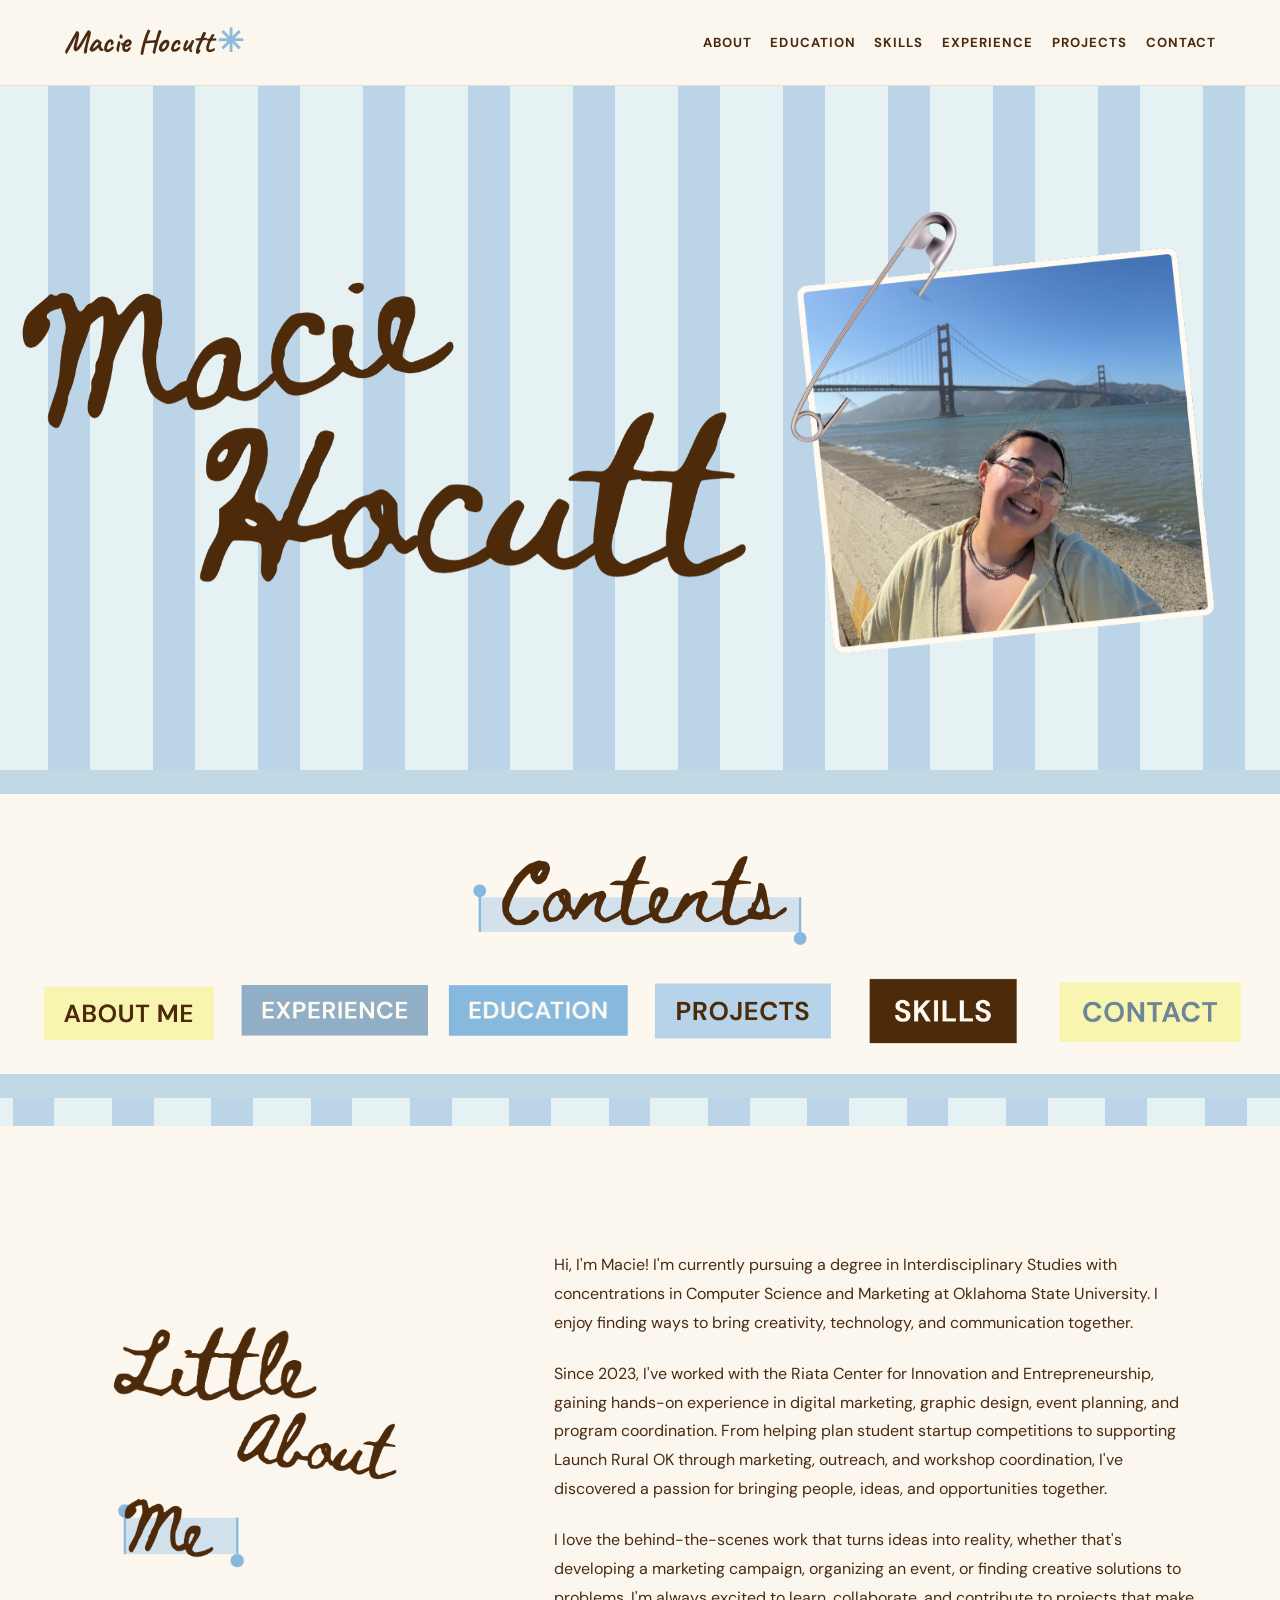
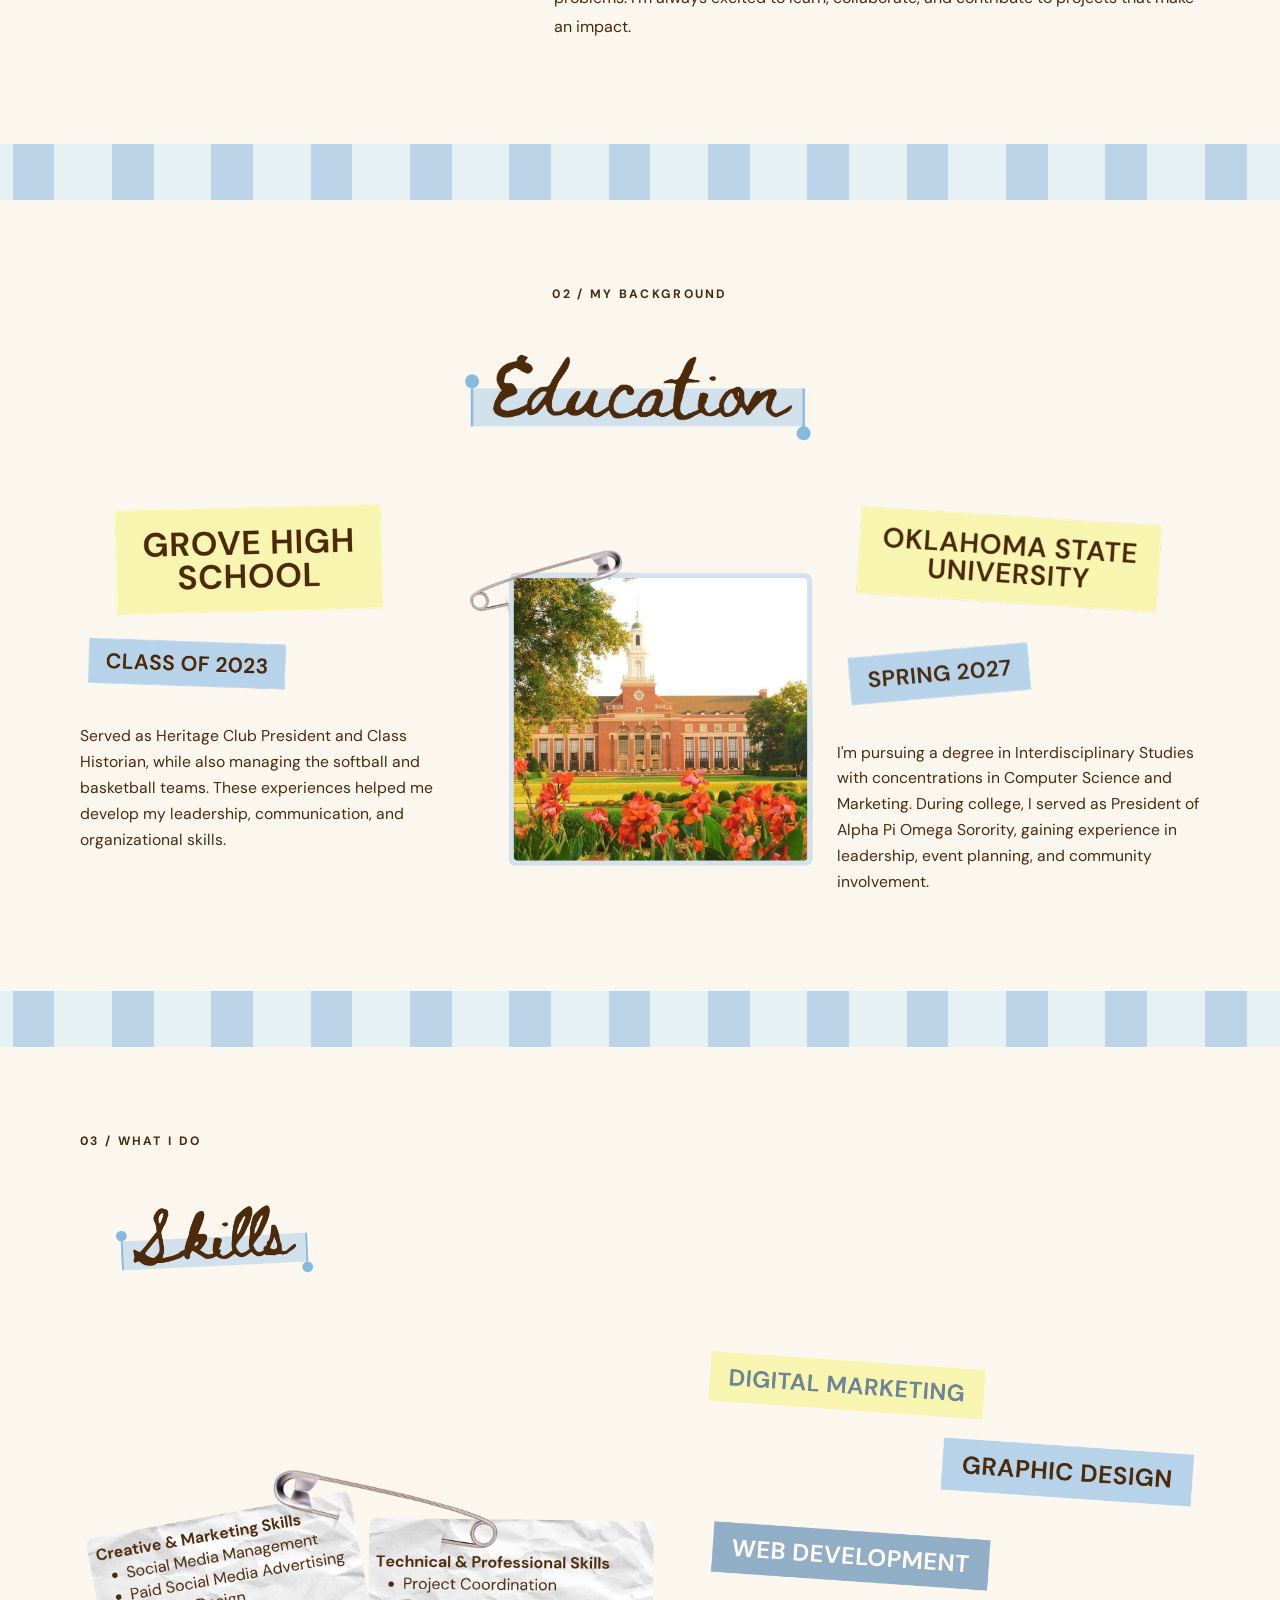
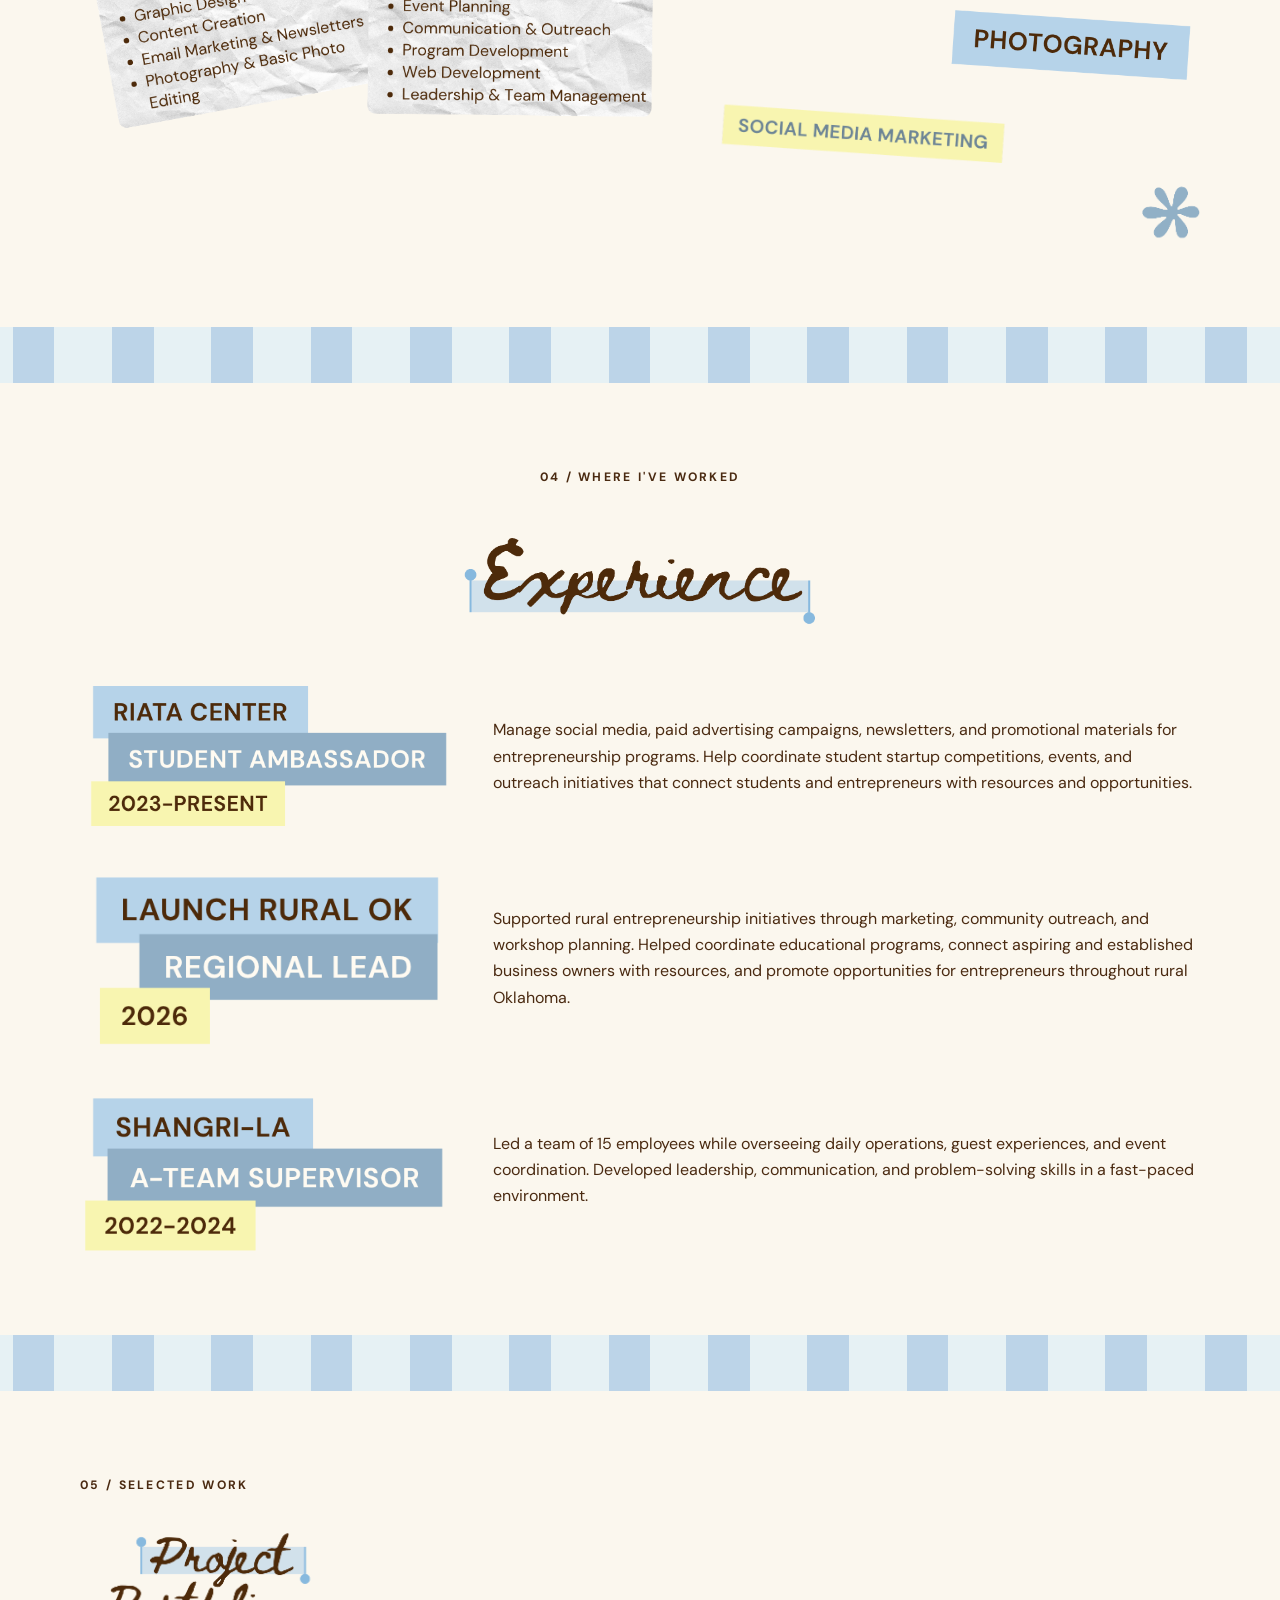
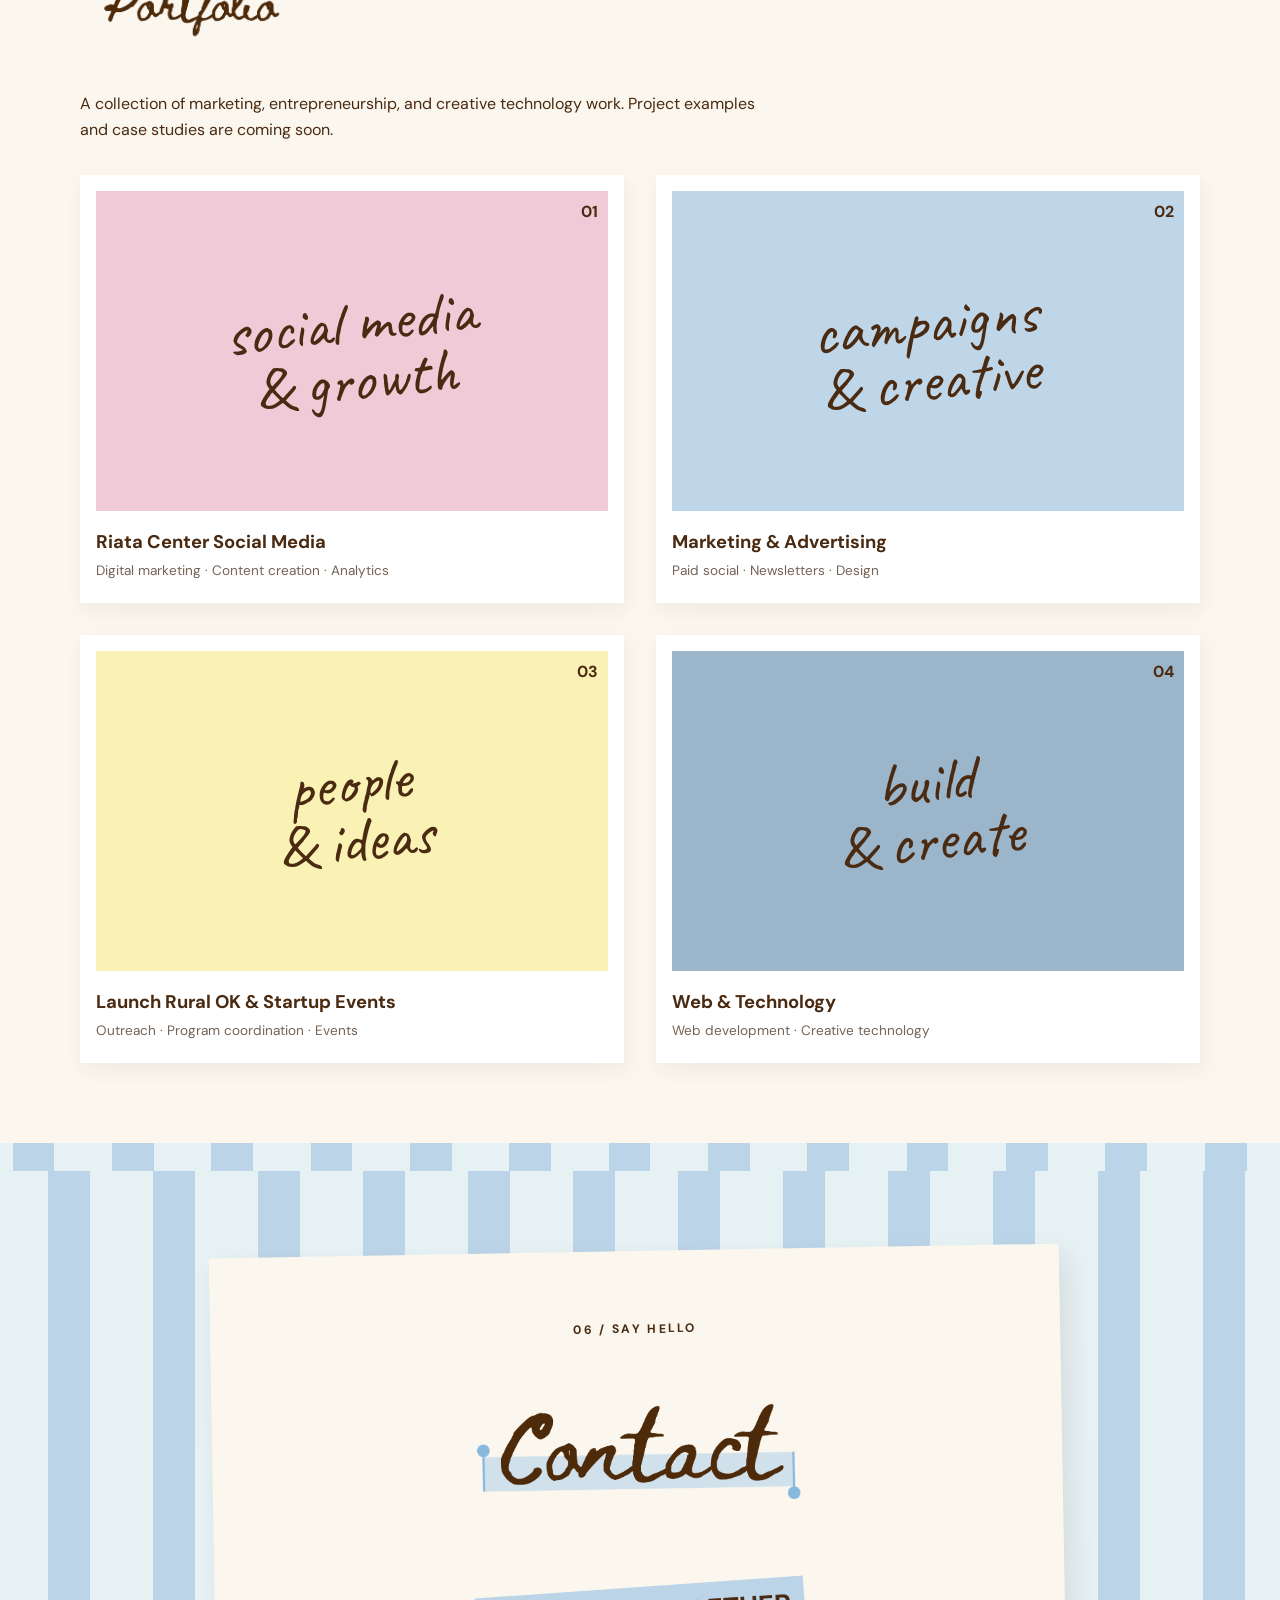
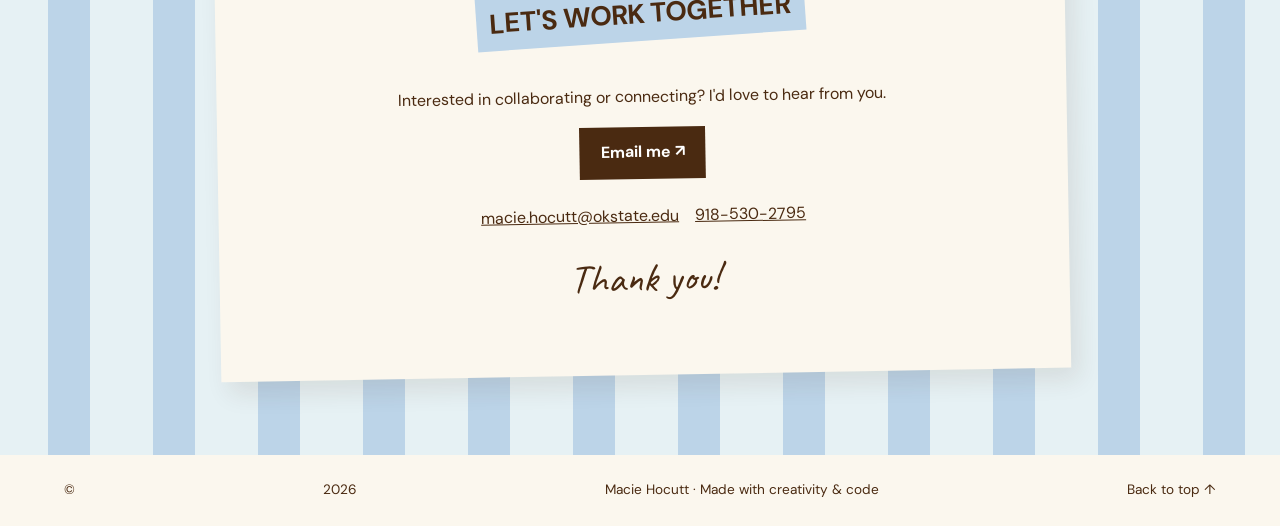
==== commit c1ed35cf: "Remove About introduction label" ====
--- a/index.html
+++ b/index.html
@@ -1,10 +1,10 @@
 <!doctype html>
-<html lang="en"><head><meta charset="utf-8"><meta name="viewport" content="width=device-width, initial-scale=1"><meta name="description" content="Macie Hocutt's portfolio: marketing, communications, entrepreneurship, and creative technology."><title>Macie Hocutt | Creative Portfolio</title><link rel="preconnect" href="https://fonts.googleapis.com"><link rel="preconnect" href="https://fonts.gstatic.com" crossorigin><link href="https://fonts.googleapis.com/css2?family=DM+Sans:wght@400;500;600;700&family=DM+Serif+Display:ital@0;1&family=Caveat:wght@600;700&display=swap" rel="stylesheet"><link rel="stylesheet" href="style.css?v=cover-20261017-c"></head>
+<html lang="en"><head><meta charset="utf-8"><meta name="viewport" content="width=device-width, initial-scale=1"><meta name="description" content="Macie Hocutt's portfolio: marketing, communications, entrepreneurship, and creative technology."><title>Macie Hocutt | Creative Portfolio</title><link rel="preconnect" href="https://fonts.googleapis.com"><link rel="preconnect" href="https://fonts.gstatic.com" crossorigin><link href="https://fonts.googleapis.com/css2?family=DM+Sans:wght@400;500;600;700&family=DM+Serif+Display:ital@0;1&family=Caveat:wght@600;700&display=swap" rel="stylesheet"><link rel="stylesheet" href="style.css?v=about-20261017-a"></head>
 <body><a class="skip" href="#about">Skip to content</a><header class="topbar"><a class="wordmark" href="#home">Macie Hocutt<span class="flower">✳</span></a><button class="menu-toggle" aria-expanded="false" aria-controls="site-nav" aria-label="Toggle menu">☰</button><nav id="site-nav" aria-label="Main navigation"><a href="#about">About</a><a href="#education">Education</a><a href="#skills">Skills</a><a href="#experience">Experience</a><a href="#projects">Projects</a><a href="#contact">Contact</a></nav></header>
 <main>
 <section class="hero striped" id="home"><div class="hero-inner"><div class="hero-copy"><h1 class="image-heading hero-name"><img class="canva-img hero-name-img" src="images/maciehocuttname.png" alt="Macie Hocutt"></h1></div><div class="polaroid canva-polaroid"><img class="canva-img hero-photo" src="images/maciephoto.png" alt="Macie at the Golden Gate Bridge" loading="lazy"></div></div></section>
 <section class="reference-contents" id="contents"><div class="reference-contents-inner"><h2><img src="images/contents.png" alt="Contents"></h2><div class="contents-links"><a href="#about"><img src="images/aboutme.png" alt="About Me"></a><a href="#experience"><img src="images/experience.png" alt="Experience"></a><a href="#education"><img src="images/education.png" alt="Education"></a><a href="#projects"><img src="images/projects.png" alt="Projects"></a><a href="#skills"><img src="images/skills.png" alt="Skills"></a><a href="#contact"><img src="images/contact.png" alt="Contact"></a></div></div></section>
-<section class="paper section" id="about"><div class="section-heading"><span class="section-number">01 / THE INTRODUCTION</span></div><div class="about-heading-decoration"><img class="canva-img little-word" src="images/little.png" alt="Little" loading="lazy"><img class="canva-img about-word" src="images/about.png" alt="About" loading="lazy"><img class="canva-img me-word" src="images/me.png" alt="Me" loading="lazy"></div><div class="about-text"><p>Hi, I'm Macie! I'm currently pursuing a degree in Interdisciplinary Studies with concentrations in Computer Science and Marketing at Oklahoma State University. I enjoy finding ways to bring creativity, technology, and communication together.</p><p>Since 2023, I've worked with the Riata Center for Innovation and Entrepreneurship, gaining hands-on experience in digital marketing, graphic design, event planning, and program coordination. From helping plan student startup competitions to supporting Launch Rural OK through marketing, outreach, and workshop coordination, I've discovered a passion for bringing people, ideas, and opportunities together.</p><p>I love the behind-the-scenes work that turns ideas into reality, whether that's developing a marketing campaign, organizing an event, or finding creative solutions to problems. I'm always excited to learn, collaborate, and contribute to projects that make an impact.</p></div></section>
+<section class="paper section" id="about"><div class="about-heading-decoration"><img class="canva-img little-word" src="images/little.png" alt="Little" loading="lazy"><img class="canva-img about-word" src="images/about.png" alt="About" loading="lazy"><img class="canva-img me-word" src="images/me.png" alt="Me" loading="lazy"></div><div class="about-text"><p>Hi, I'm Macie! I'm currently pursuing a degree in Interdisciplinary Studies with concentrations in Computer Science and Marketing at Oklahoma State University. I enjoy finding ways to bring creativity, technology, and communication together.</p><p>Since 2023, I've worked with the Riata Center for Innovation and Entrepreneurship, gaining hands-on experience in digital marketing, graphic design, event planning, and program coordination. From helping plan student startup competitions to supporting Launch Rural OK through marketing, outreach, and workshop coordination, I've discovered a passion for bringing people, ideas, and opportunities together.</p><p>I love the behind-the-scenes work that turns ideas into reality, whether that's developing a marketing campaign, organizing an event, or finding creative solutions to problems. I'm always excited to learn, collaborate, and contribute to projects that make an impact.</p></div></section>
 <section class="paper section" id="education"><div class="section-heading centered"><span class="section-number">02 / MY BACKGROUND</span><h2 class="image-heading"><img class="canva-img " src="images/educationword.png" alt="Education" loading="lazy"></h2></div><div class="education-grid"><article class="edu-card"><img class="canva-img school-label" src="images/grovehighschool.png" alt="Grove High School" loading="lazy"><img class="canva-img year-label" src="images/classof2023.png" alt="Class of 2023" loading="lazy"><p>Served as Heritage Club President and Class Historian, while also managing the softball and basketball teams. These experiences helped me develop my leadership, communication, and organizational skills.</p></article><div class="campus-photo canva-campus"><img class="canva-img " src="images/oklahomastatephoto.png" alt="Oklahoma State University campus" loading="lazy"></div><article class="edu-card"><img class="canva-img school-label" src="images/oklahomastate.png" alt="Oklahoma State University" loading="lazy"><img class="canva-img year-label" src="images/spring2027.png" alt="Spring 2027" loading="lazy"><p>I'm pursuing a degree in Interdisciplinary Studies with concentrations in Computer Science and Marketing. During college, I served as President of Alpha Pi Omega Sorority, gaining experience in leadership, event planning, and community involvement.</p></article></div></section>
 <section class="paper section" id="skills"><div class="section-heading"><span class="section-number">03 / WHAT I DO</span><h2 class="image-heading"><img class="canva-img " src="images/skillsword.png" alt="Skills" loading="lazy"></h2></div><div class="skills-grid"><div class="notes canva-notes"><img class="canva-img " src="images/skillsnotes.png" alt="Creative and marketing skills: social media management, paid social advertising, graphic design, content creation, email marketing and newsletters, photography and photo editing. Technical and professional skills: project coordination, event planning, communication and outreach, program development, web development, leadership and team management." loading="lazy"><div class="visually-hidden"><div class="notes"><article class="note"><span class="paperclip" aria-hidden="true">⌁</span><h3>Creative &amp; Marketing Skills</h3><ul><li>Social Media Management</li><li>Paid Social Media Advertising</li><li>Graphic Design</li><li>Content Creation</li><li>Email Marketing &amp; Newsletters</li><li>Photography &amp; Basic Photo Editing</li></ul></article><article class="note note-two"><h3>Technical &amp; Professional Skills</h3><ul><li>Project Coordination</li><li>Event Planning</li><li>Communication &amp; Outreach</li><li>Program Development</li><li>Web Development</li><li>Leadership &amp; Team Management</li></ul></article></div></div></div><div class="skill-stickers"><img class="canva-img " src="images/digitalmarketing.png" alt="Digital marketing" loading="lazy"><img class="canva-img " src="images/graphicdesign.png" alt="Graphic design" loading="lazy"><img class="canva-img " src="images/webdevelopment.png" alt="Web development" loading="lazy"><img class="canva-img " src="images/photography.png" alt="Photography" loading="lazy"><img class="canva-img " src="images/socialmediamarketing.png" alt="Social media marketing" loading="lazy"><img class="canva-flower skill-flower" src="images/Flower.png" alt="" aria-hidden="true"></div></div></section>
 <section class="paper section" id="experience"><div class="section-heading centered"><span class="section-number">04 / WHERE I'VE WORKED</span><h2 class="image-heading"><img class="canva-img " src="images/experienceword.png" alt="Experience" loading="lazy"></h2></div><div class="experience-list"><article class="experience-item"><div class="job-tags"><img class="canva-img " src="images/riatacenter.png" alt="Riata Center — Student Ambassador, 2023 to present" loading="lazy"></div><p>Manage social media, paid advertising campaigns, newsletters, and promotional materials for entrepreneurship programs. Help coordinate student startup competitions, events, and outreach initiatives that connect students and entrepreneurs with resources and opportunities.</p></article><article class="experience-item"><div class="job-tags"><img class="canva-img " src="images/launchruralok.png" alt="Launch Rural OK — Regional Lead, 2026" loading="lazy"></div><p>Supported rural entrepreneurship initiatives through marketing, community outreach, and workshop planning. Helped coordinate educational programs, connect aspiring and established business owners with resources, and promote opportunities for entrepreneurs throughout rural Oklahoma.</p></article><article class="experience-item"><div class="job-tags"><img class="canva-img " src="images/shangrila.png" alt="Shangri-La — A-Team Supervisor, 2022 to 2024" loading="lazy"></div><p>Led a team of 15 employees while overseeing daily operations, guest experiences, and event coordination. Developed leadership, communication, and problem-solving skills in a fast-paced environment.</p></article></div></section>
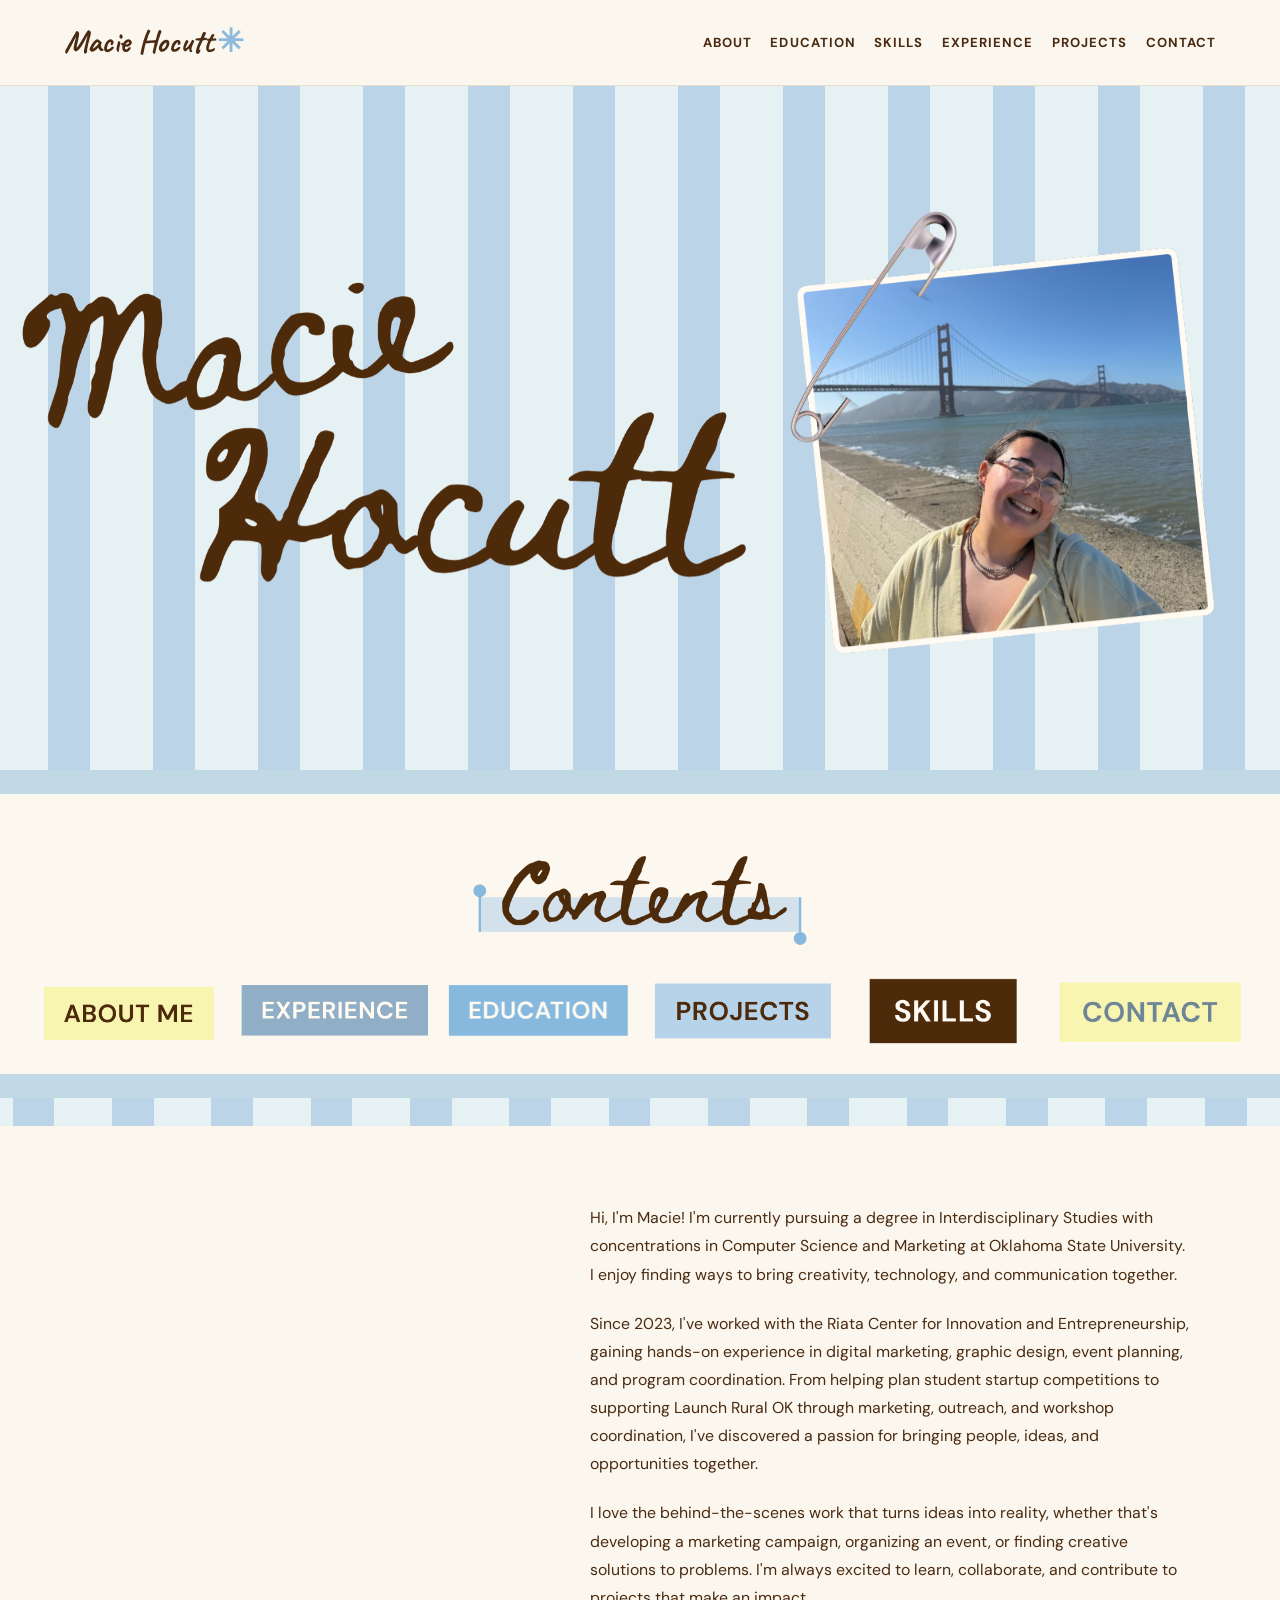
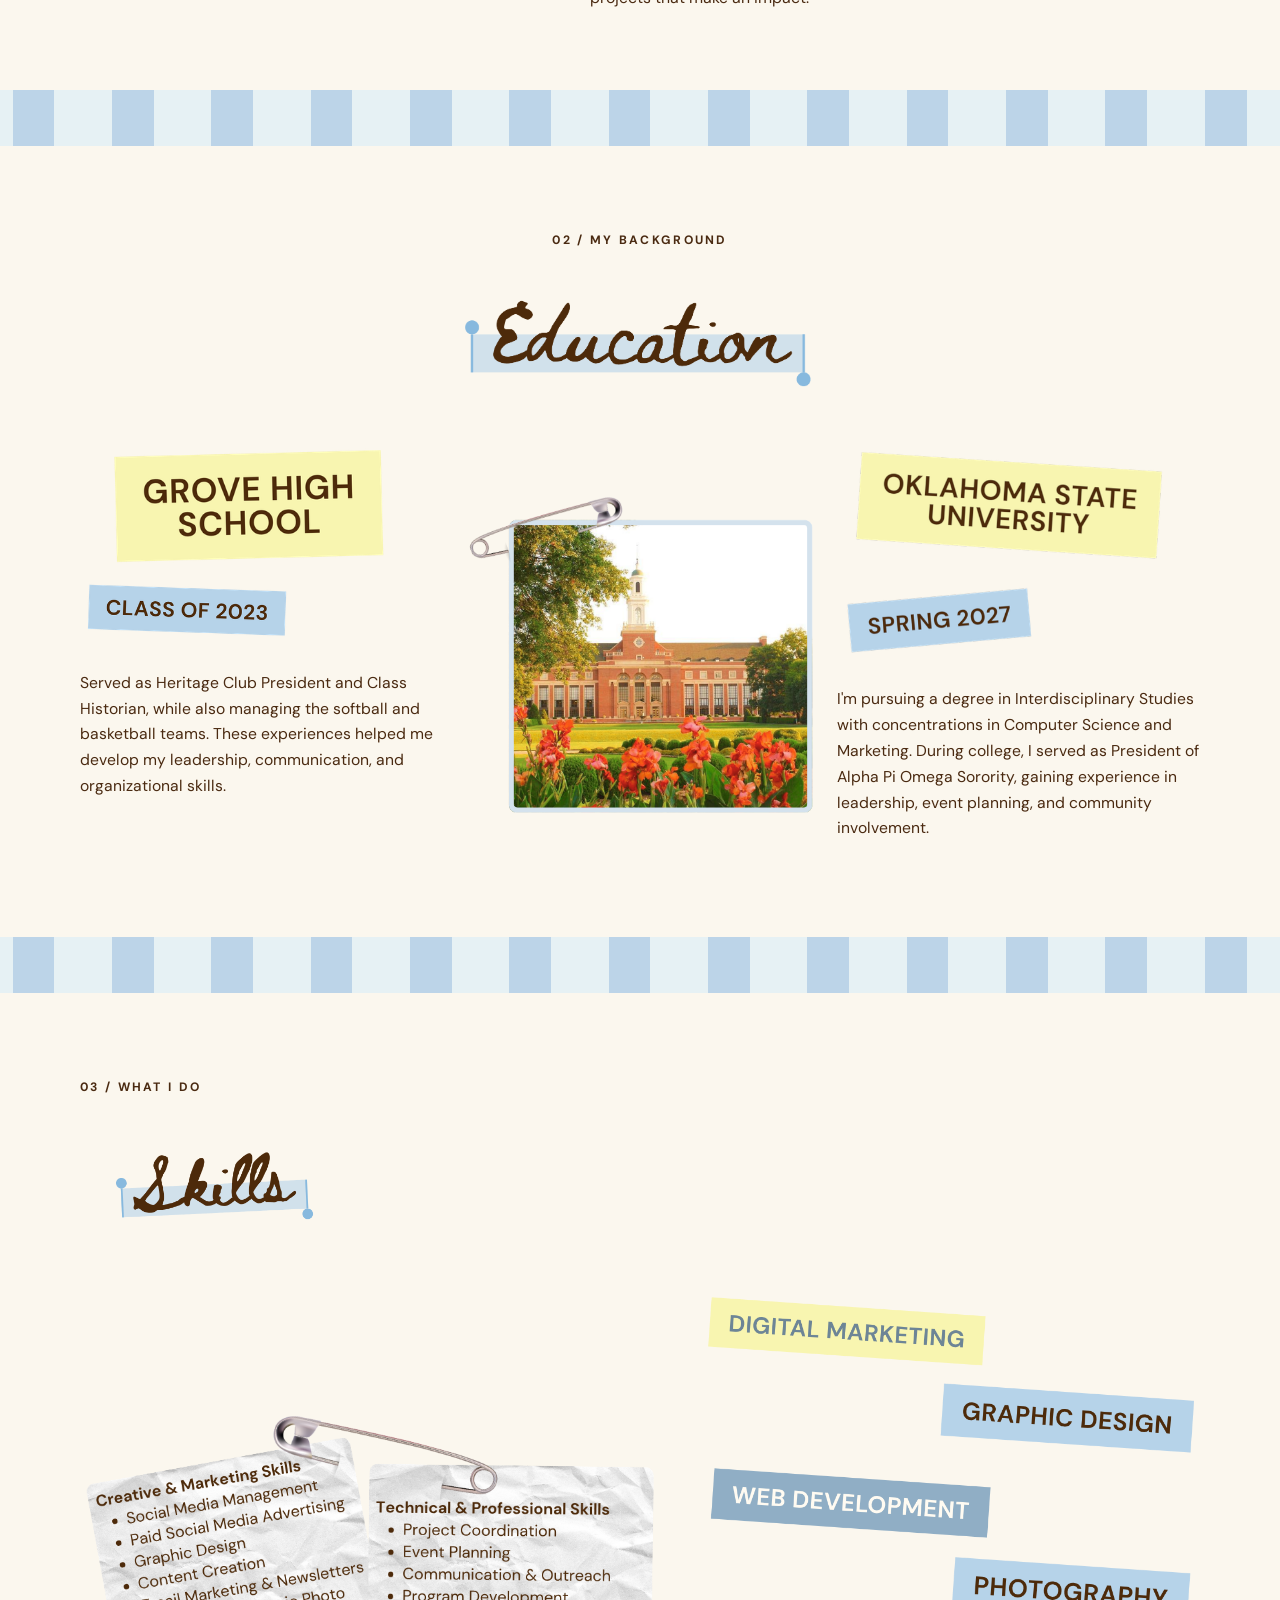
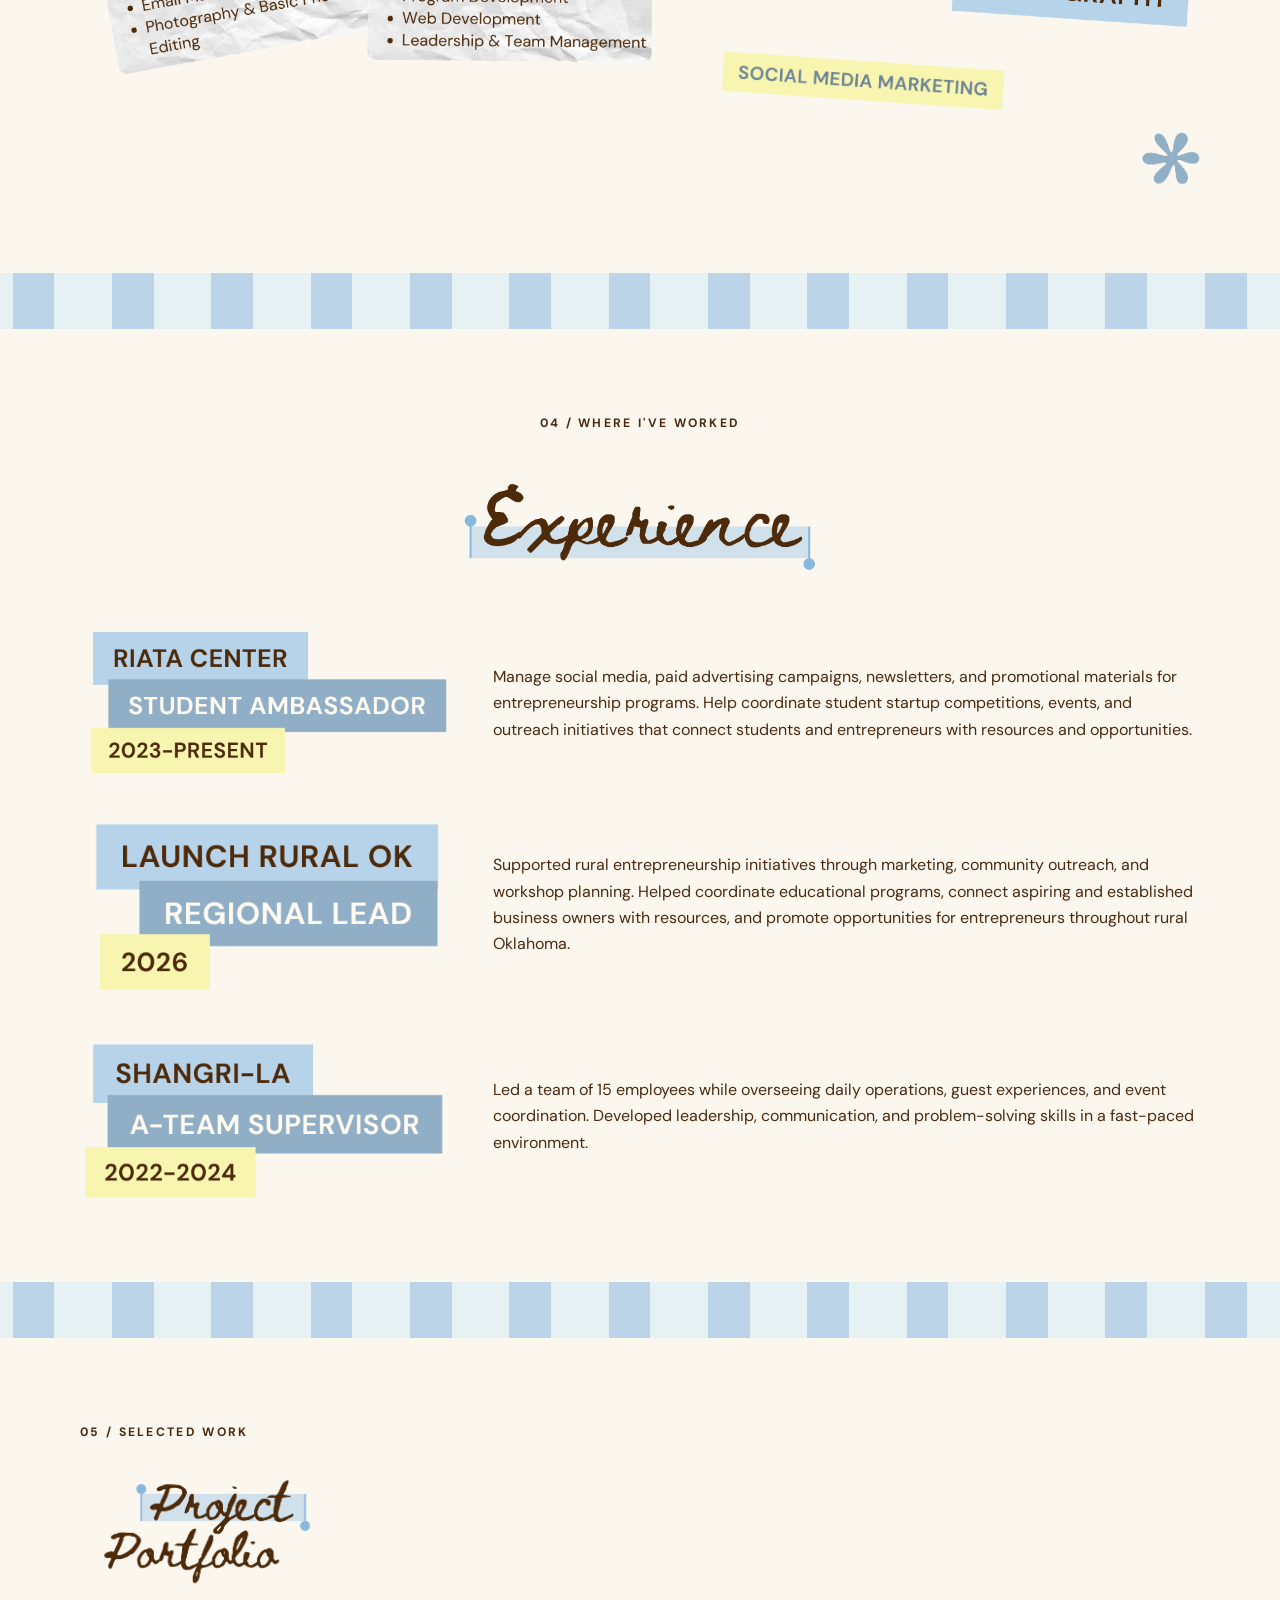
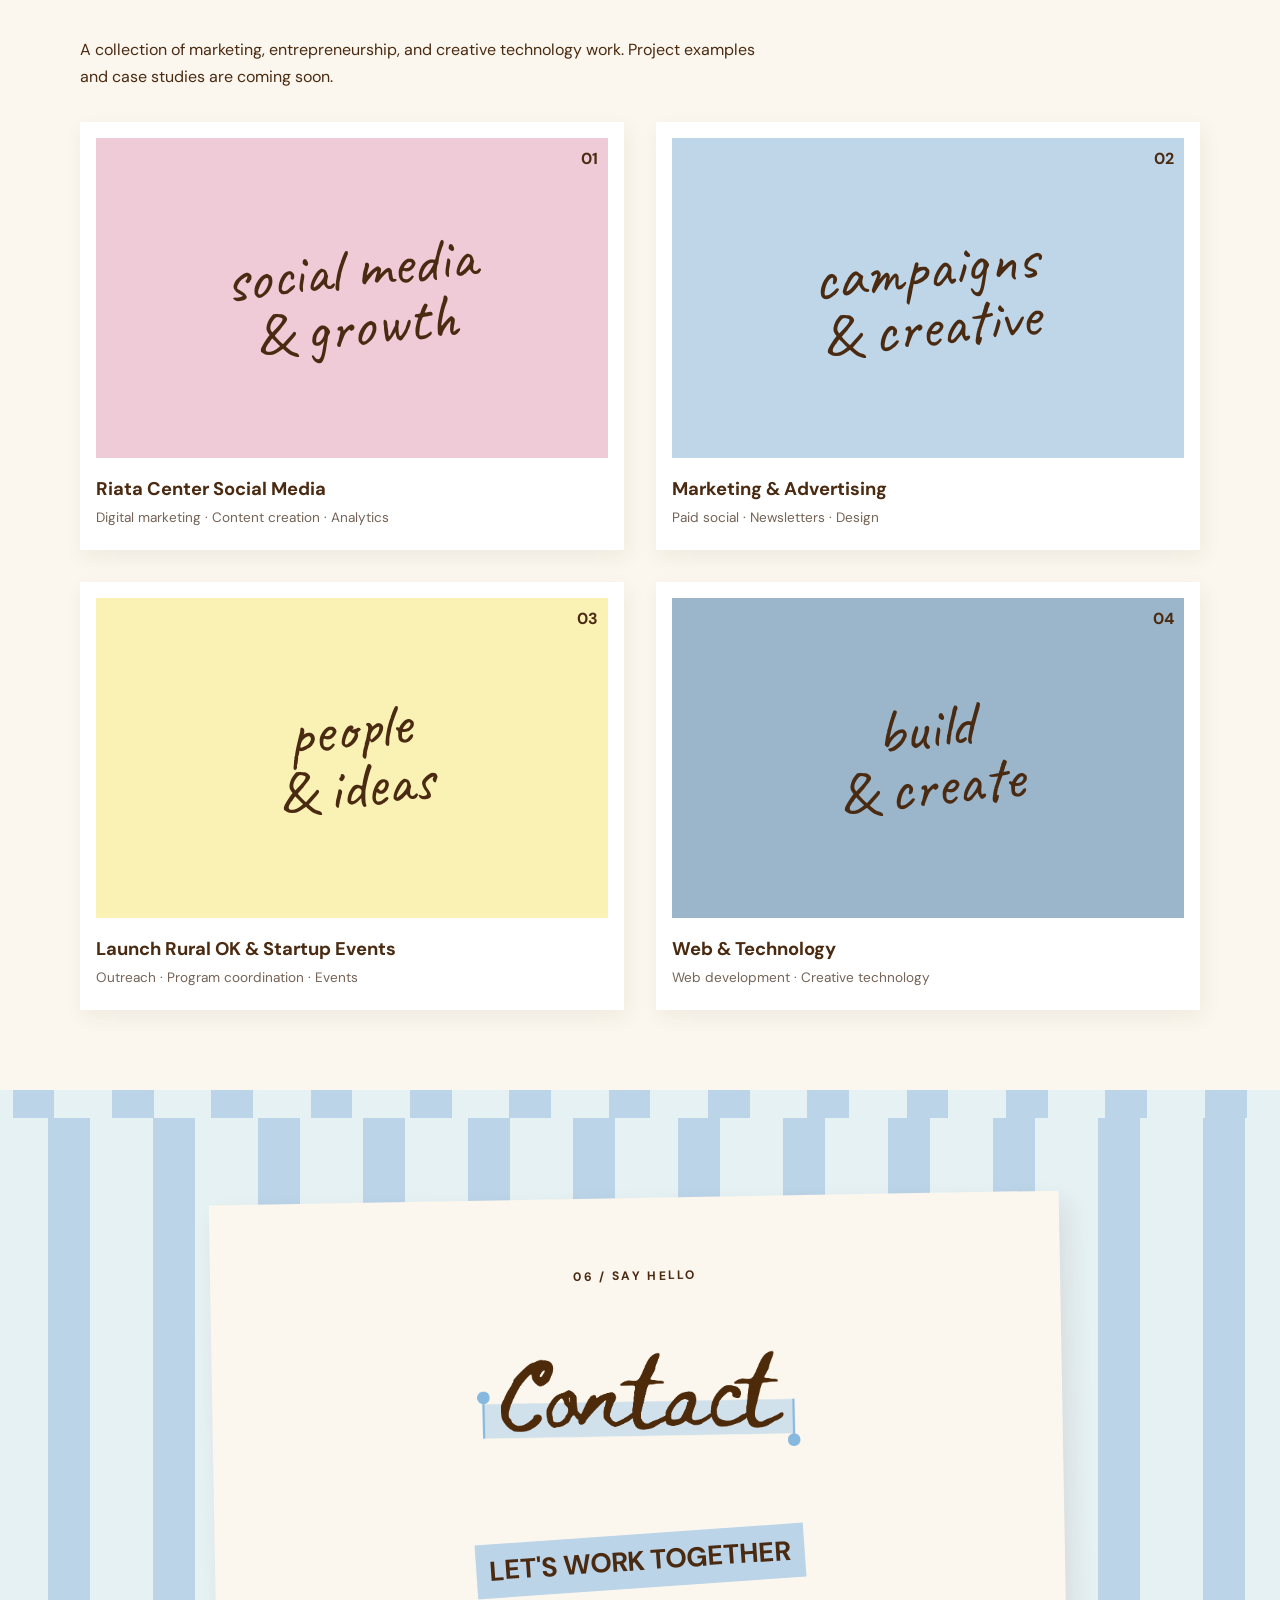
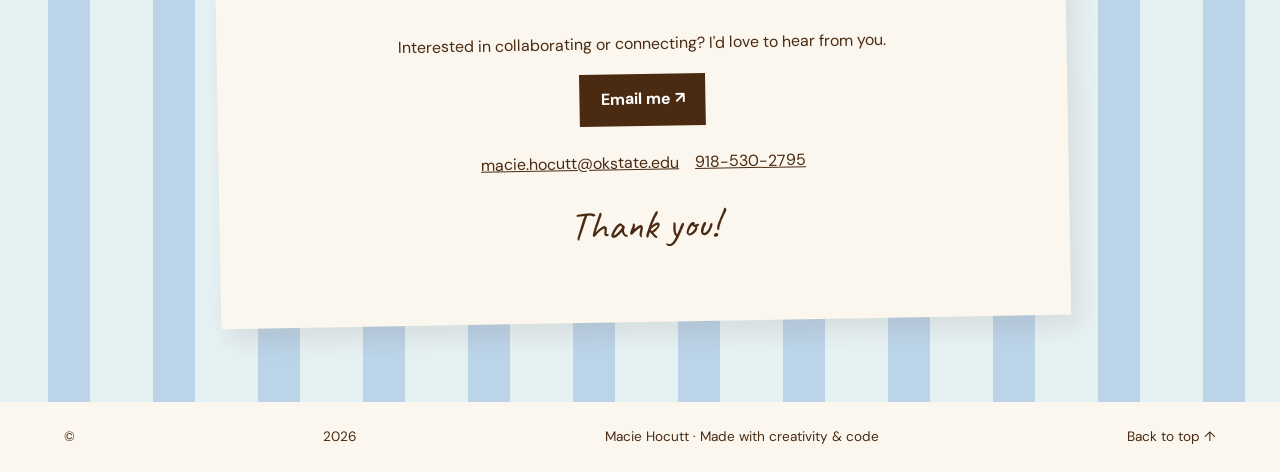
==== commit 17ce4805: "Load corrected About layout styles" ====
--- a/index.html
+++ b/index.html
@@ -1,5 +1,5 @@
 <!doctype html>
-<html lang="en"><head><meta charset="utf-8"><meta name="viewport" content="width=device-width, initial-scale=1"><meta name="description" content="Macie Hocutt's portfolio: marketing, communications, entrepreneurship, and creative technology."><title>Macie Hocutt | Creative Portfolio</title><link rel="preconnect" href="https://fonts.googleapis.com"><link rel="preconnect" href="https://fonts.gstatic.com" crossorigin><link href="https://fonts.googleapis.com/css2?family=DM+Sans:wght@400;500;600;700&family=DM+Serif+Display:ital@0;1&family=Caveat:wght@600;700&display=swap" rel="stylesheet"><link rel="stylesheet" href="style.css?v=about-20261017-a"></head>
+<html lang="en"><head><meta charset="utf-8"><meta name="viewport" content="width=device-width, initial-scale=1"><meta name="description" content="Macie Hocutt's portfolio: marketing, communications, entrepreneurship, and creative technology."><title>Macie Hocutt | Creative Portfolio</title><link rel="preconnect" href="https://fonts.googleapis.com"><link rel="preconnect" href="https://fonts.gstatic.com" crossorigin><link href="https://fonts.googleapis.com/css2?family=DM+Sans:wght@400;500;600;700&family=DM+Serif+Display:ital@0;1&family=Caveat:wght@600;700&display=swap" rel="stylesheet"><link rel="stylesheet" href="style.css?v=about-20261017-b"></head>
 <body><a class="skip" href="#about">Skip to content</a><header class="topbar"><a class="wordmark" href="#home">Macie Hocutt<span class="flower">✳</span></a><button class="menu-toggle" aria-expanded="false" aria-controls="site-nav" aria-label="Toggle menu">☰</button><nav id="site-nav" aria-label="Main navigation"><a href="#about">About</a><a href="#education">Education</a><a href="#skills">Skills</a><a href="#experience">Experience</a><a href="#projects">Projects</a><a href="#contact">Contact</a></nav></header>
 <main>
 <section class="hero striped" id="home"><div class="hero-inner"><div class="hero-copy"><h1 class="image-heading hero-name"><img class="canva-img hero-name-img" src="images/maciehocuttname.png" alt="Macie Hocutt"></h1></div><div class="polaroid canva-polaroid"><img class="canva-img hero-photo" src="images/maciephoto.png" alt="Macie at the Golden Gate Bridge" loading="lazy"></div></div></section>
--- a/style.css
+++ b/style.css
@@ -214,3 +214,41 @@
 #home .hero-name::before,#home .hero-copy::before,#home .hero-oval,#home .hero-oval-art{display:none!important;content:none!important;background:none!important;animation:none!important}
 @media(min-width:701px){#home .hero-name{left:calc(-3% + 10px)!important}}
 @media(max-width:700px){#home .hero-name{position:relative!important;left:10px!important}}
+
+/* About: balanced scrapbook title beside copy, with a playful entrance */
+#about.section{padding-top:clamp(3rem,6vw,5.5rem)!important;padding-bottom:clamp(3rem,6vw,5.5rem)!important;display:grid!important;grid-template-columns:minmax(280px,.85fr) minmax(0,1.15fr);column-gap:clamp(3rem,6vw,7rem);align-items:center;min-height:610px}
+#about .about-heading-decoration{position:relative;display:grid!important;grid-template-columns:1fr 1fr;grid-template-rows:auto auto;align-items:center;gap:0!important;margin:0!important;width:100%;max-width:500px!important}
+#about .about-heading-decoration .little-word{grid-column:1 / 3;grid-row:1;width:57%!important;max-width:none!important;justify-self:start}
+#about .about-heading-decoration .about-word{grid-column:1 / 3;grid-row:2;width:60%!important;max-width:none!important;justify-self:end;margin-top:-3%!important}
+#about .about-heading-decoration .me-word{grid-column:1;grid-row:3;width:42%!important;max-width:none!important;justify-self:start;margin-top:1rem!important}
+#about .about-text{max-width:750px!important;margin:0!important;font-size:clamp(.99rem,1.1vw,1.13rem);line-height:1.78}
+#about .about-text p{margin:0 0 1.3rem}
+#about .about-text p:last-child{margin-bottom:0}
+#about .about-heading-decoration.about-reveal-ready img{opacity:0;transform:translateY(26px) rotate(-6deg);transition:opacity .8s ease,transform .85s cubic-bezier(.2,.8,.2,1)}
+#about .about-heading-decoration.about-reveal-ready.is-visible img{opacity:1;transform:translateY(0) rotate(0)}
+#about .about-heading-decoration.about-reveal-ready img:nth-child(2){transition-delay:.16s}
+#about .about-heading-decoration.about-reveal-ready img:nth-child(3){transition-delay:.32s}
+#about .about-text.about-reveal-ready p{opacity:0;transform:translateY(18px);transition:opacity .7s ease,transform .7s ease}
+#about .about-text.about-reveal-ready.is-visible p{opacity:1;transform:translateY(0)}
+#about .about-text.about-reveal-ready p:nth-child(2){transition-delay:.12s}
+#about .about-text.about-reveal-ready p:nth-child(3){transition-delay:.24s}
+#about .about-heading-decoration img{transition:transform .3s ease}
+#about .about-heading-decoration.is-visible img:hover{transform:rotate(-4deg) scale(1.06)!important}
+@media(max-width:760px){#about.section{grid-template-columns:1fr!important;gap:2rem!important;min-height:0}#about .about-heading-decoration{max-width:360px!important;margin:0 auto!important}#about .about-text{max-width:650px!important}}
+@media(prefers-reduced-motion:reduce){#about .about-reveal-ready img,#about .about-reveal-ready p{opacity:1!important;transform:none!important;transition:none!important}}
+
+/* About layout correction: override old grid-row and image height restrictions. */
+#about.section{grid-template-columns:minmax(0,42%) minmax(0,58%)!important;column-gap:0!important;min-height:620px!important;padding-left:max(7%,calc((100vw - 1360px)/2))!important;padding-right:max(7%,calc((100vw - 1360px)/2))!important}
+#about .about-heading-decoration{grid-column:1!important;grid-row:1!important;display:block!important;position:relative!important;width:100%!important;height:355px!important;max-width:none!important;align-self:center!important}
+#about .about-heading-decoration .canva-img{position:absolute!important;display:block!important;max-height:none!important;max-width:none!important;height:auto!important;object-fit:contain!important}
+#about .about-heading-decoration .little-word{width:59%!important;top:0!important;left:0!important;margin:0!important}
+#about .about-heading-decoration .about-word{width:65%!important;top:105px!important;left:29%!important;margin:0!important}
+#about .about-heading-decoration .me-word{width:31%!important;top:248px!important;left:6%!important;margin:0!important}
+#about .about-text{grid-column:2!important;grid-row:1!important;align-self:center!important;padding-left:clamp(1rem,3vw,3.5rem)!important;max-width:none!important}
+@media(max-width:760px){
+#about.section{grid-template-columns:1fr!important;min-height:0!important;padding-left:7%!important;padding-right:7%!important}
+#about .about-heading-decoration{grid-column:1!important;grid-row:1!important;width:min(100%,420px)!important;height:310px!important;margin:0 auto!important}
+#about .about-heading-decoration .about-word{top:90px!important}
+#about .about-heading-decoration .me-word{top:213px!important}
+#about .about-text{grid-column:1!important;grid-row:2!important;padding-left:0!important}
+}
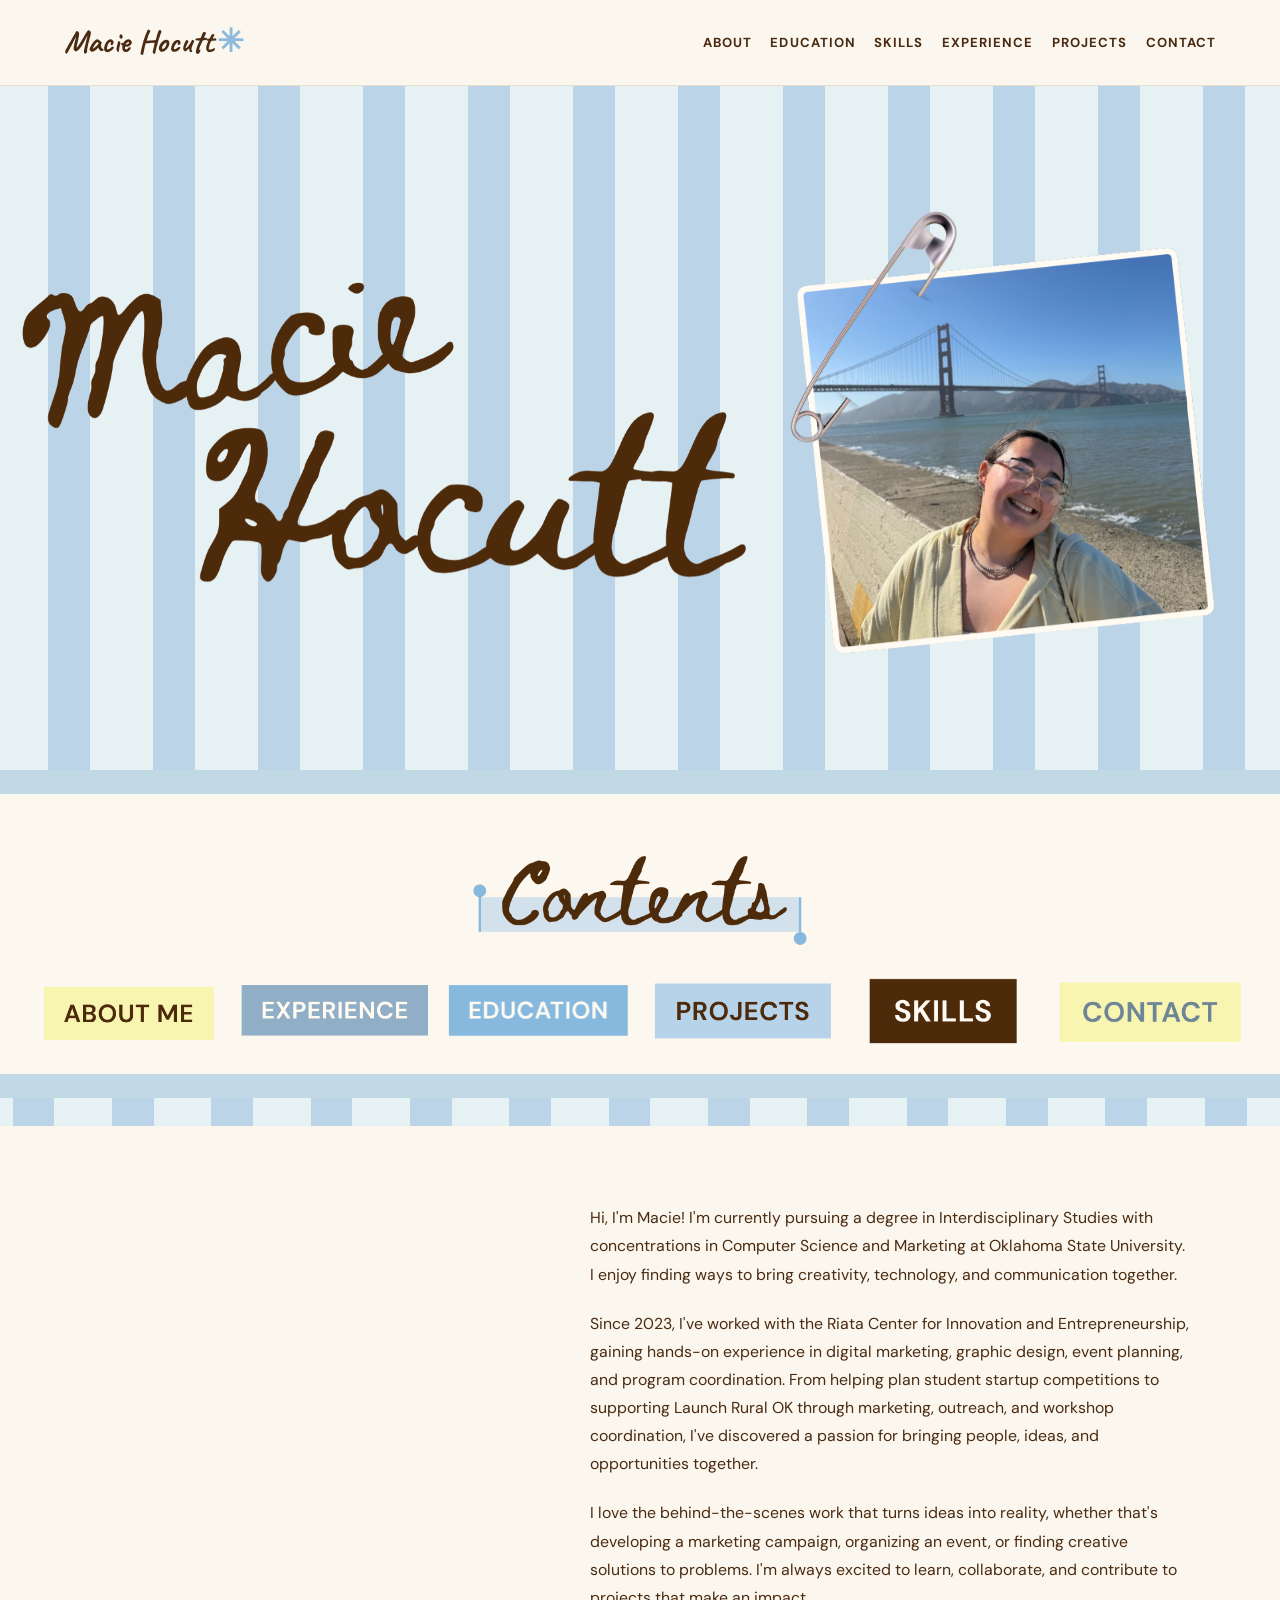
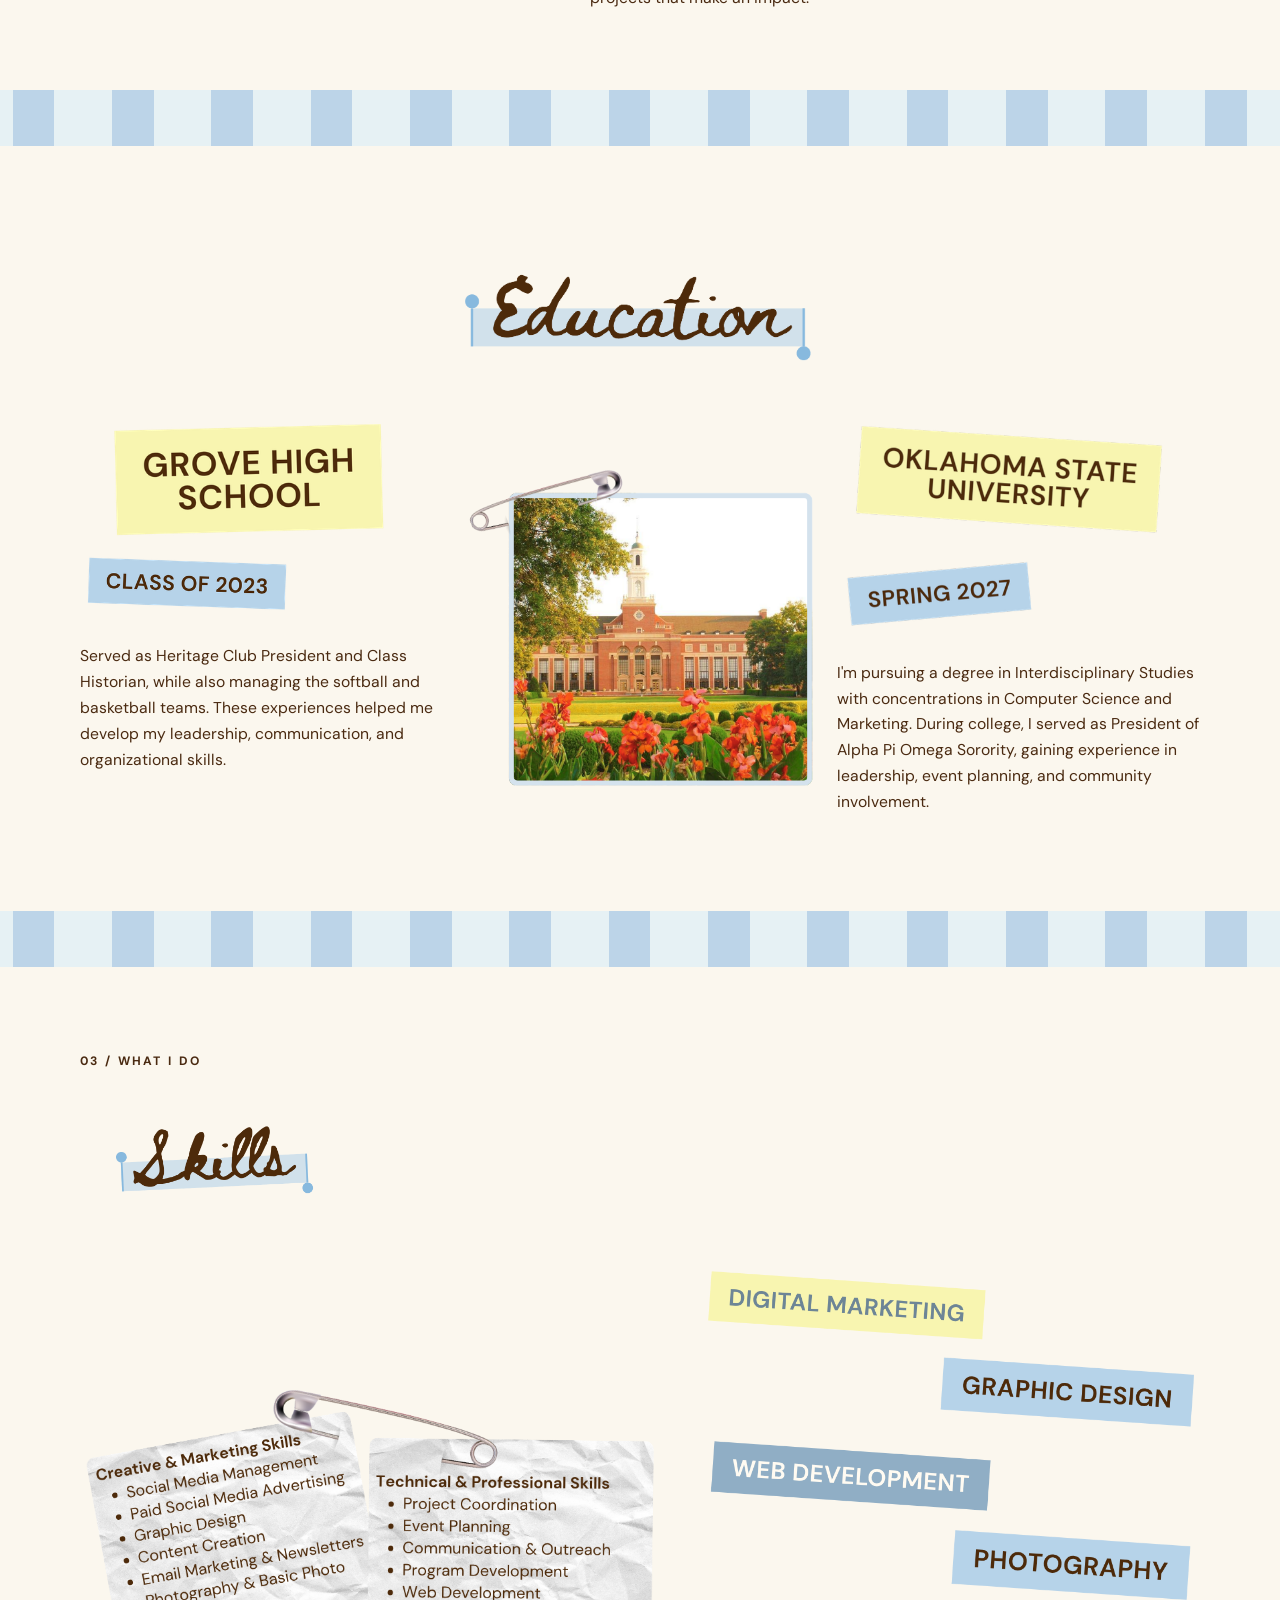
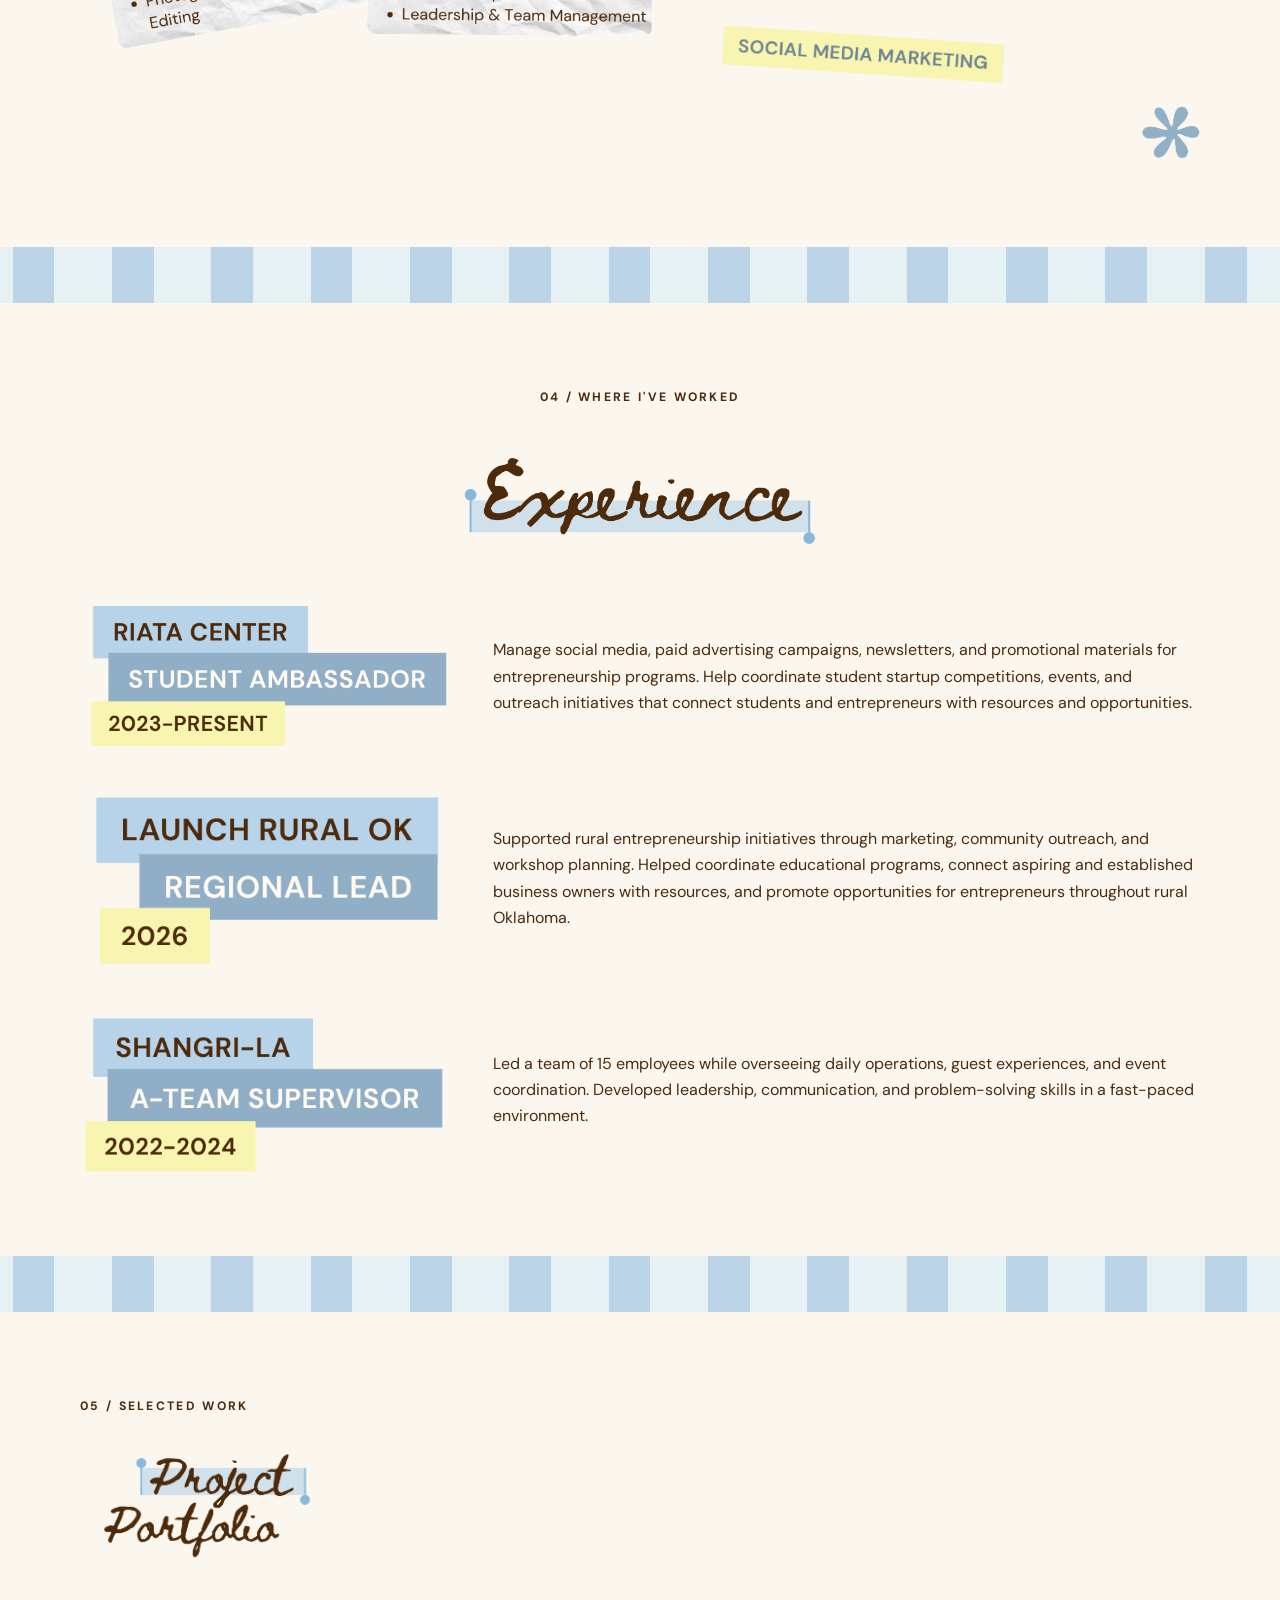
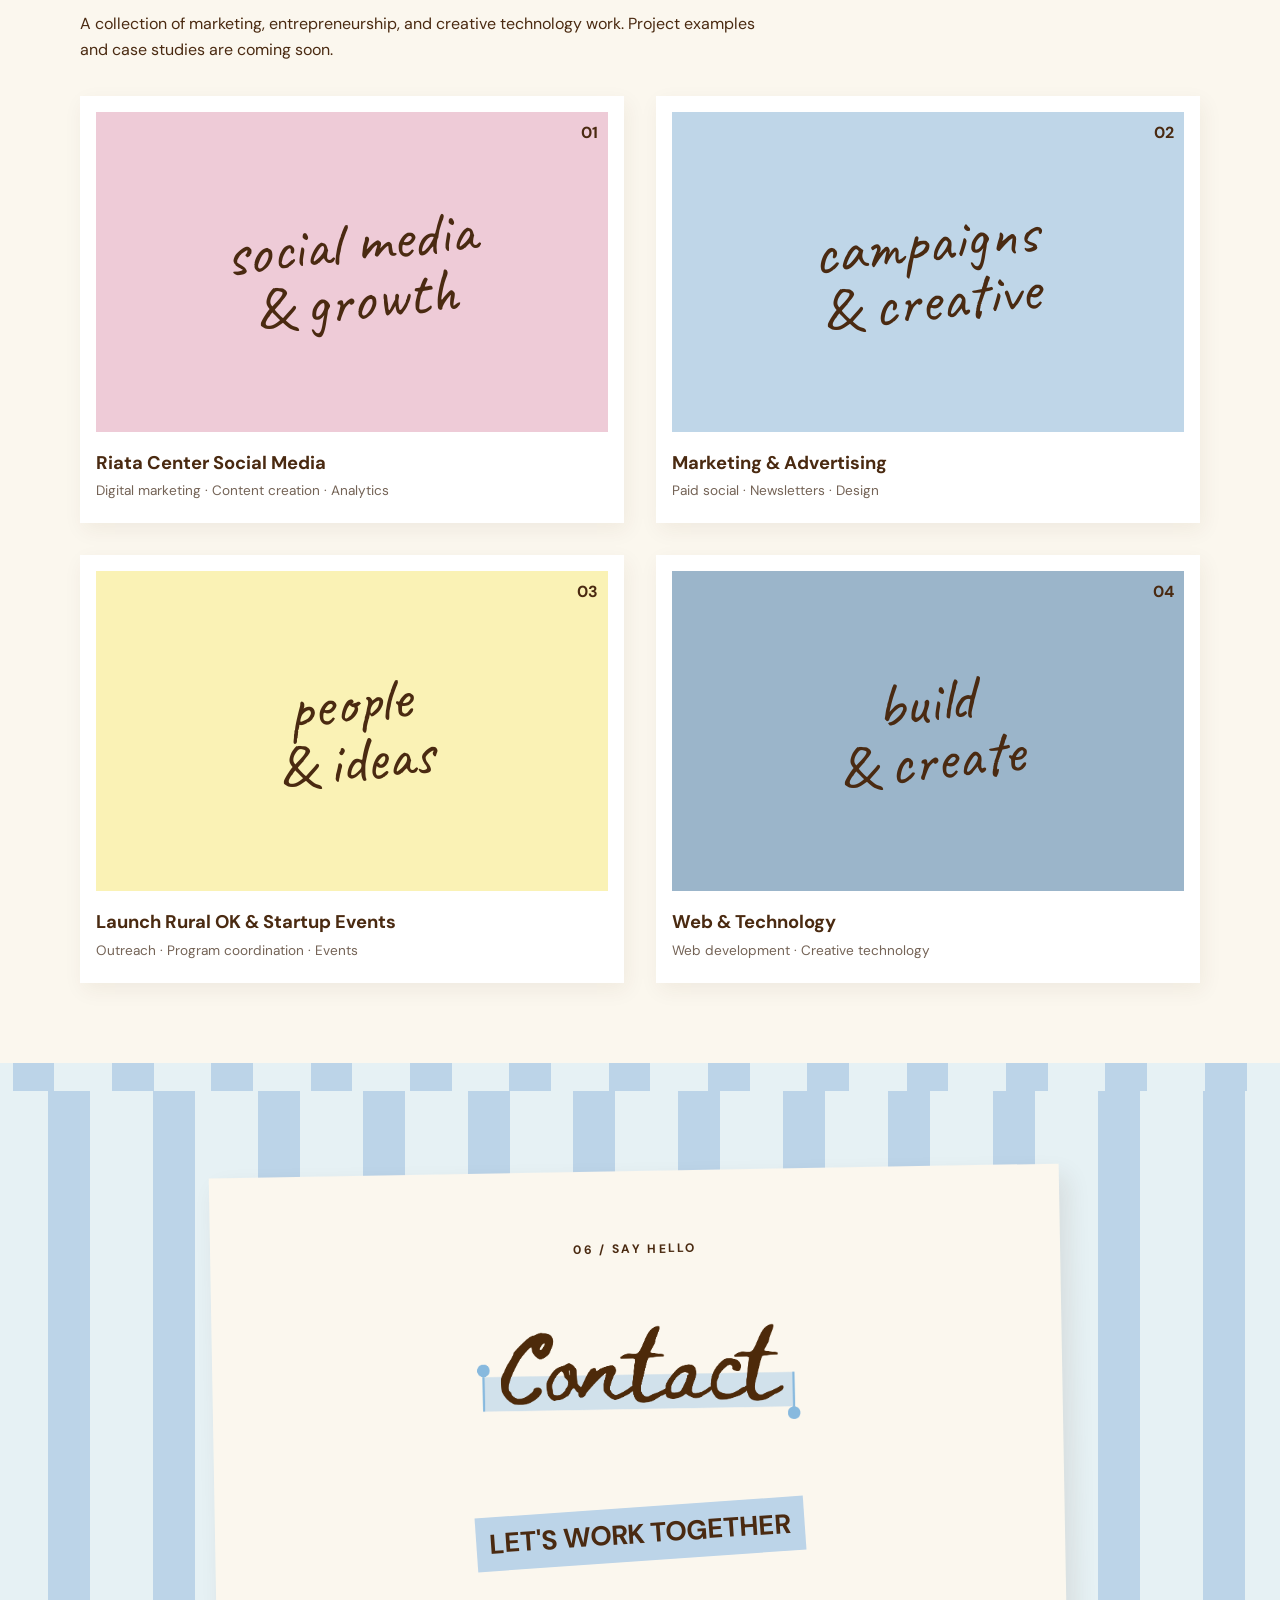
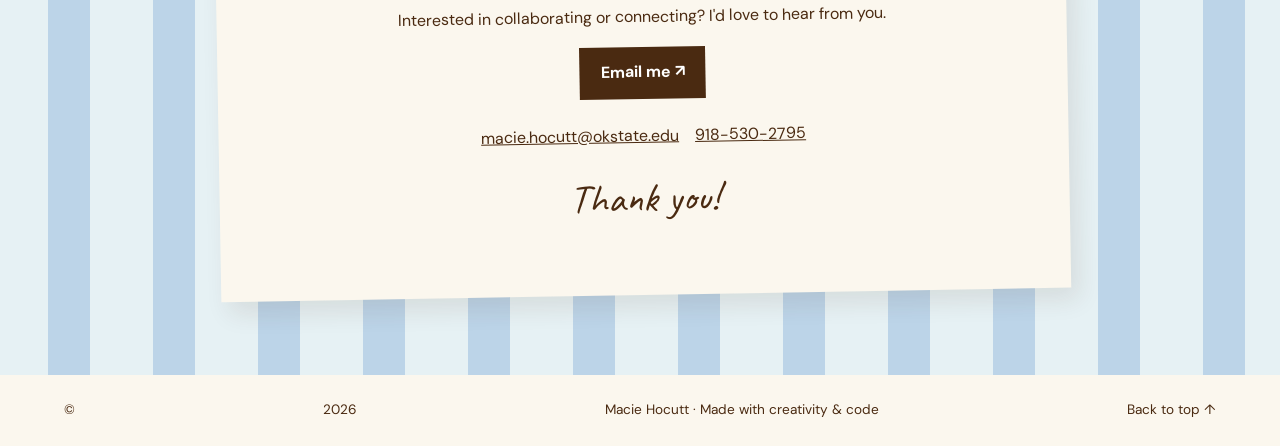
==== commit 6be584a7: "Remove education section eyebrow" ====
--- a/index.html
+++ b/index.html
@@ -1,11 +1,11 @@
 <!doctype html>
-<html lang="en"><head><meta charset="utf-8"><meta name="viewport" content="width=device-width, initial-scale=1"><meta name="description" content="Macie Hocutt's portfolio: marketing, communications, entrepreneurship, and creative technology."><title>Macie Hocutt | Creative Portfolio</title><link rel="preconnect" href="https://fonts.googleapis.com"><link rel="preconnect" href="https://fonts.gstatic.com" crossorigin><link href="https://fonts.googleapis.com/css2?family=DM+Sans:wght@400;500;600;700&family=DM+Serif+Display:ital@0;1&family=Caveat:wght@600;700&display=swap" rel="stylesheet"><link rel="stylesheet" href="style.css?v=about-20261017-b"></head>
+<html lang="en"><head><meta charset="utf-8"><meta name="viewport" content="width=device-width, initial-scale=1"><meta name="description" content="Macie Hocutt's portfolio: marketing, communications, entrepreneurship, and creative technology."><title>Macie Hocutt | Creative Portfolio</title><link rel="preconnect" href="https://fonts.googleapis.com"><link rel="preconnect" href="https://fonts.gstatic.com" crossorigin><link href="https://fonts.googleapis.com/css2?family=DM+Sans:wght@400;500;600;700&family=DM+Serif+Display:ital@0;1&family=Caveat:wght@600;700&display=swap" rel="stylesheet"><link rel="stylesheet" href="style.css?v=about-me-large-20261017"></head>
 <body><a class="skip" href="#about">Skip to content</a><header class="topbar"><a class="wordmark" href="#home">Macie Hocutt<span class="flower">✳</span></a><button class="menu-toggle" aria-expanded="false" aria-controls="site-nav" aria-label="Toggle menu">☰</button><nav id="site-nav" aria-label="Main navigation"><a href="#about">About</a><a href="#education">Education</a><a href="#skills">Skills</a><a href="#experience">Experience</a><a href="#projects">Projects</a><a href="#contact">Contact</a></nav></header>
 <main>
 <section class="hero striped" id="home"><div class="hero-inner"><div class="hero-copy"><h1 class="image-heading hero-name"><img class="canva-img hero-name-img" src="images/maciehocuttname.png" alt="Macie Hocutt"></h1></div><div class="polaroid canva-polaroid"><img class="canva-img hero-photo" src="images/maciephoto.png" alt="Macie at the Golden Gate Bridge" loading="lazy"></div></div></section>
 <section class="reference-contents" id="contents"><div class="reference-contents-inner"><h2><img src="images/contents.png" alt="Contents"></h2><div class="contents-links"><a href="#about"><img src="images/aboutme.png" alt="About Me"></a><a href="#experience"><img src="images/experience.png" alt="Experience"></a><a href="#education"><img src="images/education.png" alt="Education"></a><a href="#projects"><img src="images/projects.png" alt="Projects"></a><a href="#skills"><img src="images/skills.png" alt="Skills"></a><a href="#contact"><img src="images/contact.png" alt="Contact"></a></div></div></section>
 <section class="paper section" id="about"><div class="about-heading-decoration"><img class="canva-img little-word" src="images/little.png" alt="Little" loading="lazy"><img class="canva-img about-word" src="images/about.png" alt="About" loading="lazy"><img class="canva-img me-word" src="images/me.png" alt="Me" loading="lazy"></div><div class="about-text"><p>Hi, I'm Macie! I'm currently pursuing a degree in Interdisciplinary Studies with concentrations in Computer Science and Marketing at Oklahoma State University. I enjoy finding ways to bring creativity, technology, and communication together.</p><p>Since 2023, I've worked with the Riata Center for Innovation and Entrepreneurship, gaining hands-on experience in digital marketing, graphic design, event planning, and program coordination. From helping plan student startup competitions to supporting Launch Rural OK through marketing, outreach, and workshop coordination, I've discovered a passion for bringing people, ideas, and opportunities together.</p><p>I love the behind-the-scenes work that turns ideas into reality, whether that's developing a marketing campaign, organizing an event, or finding creative solutions to problems. I'm always excited to learn, collaborate, and contribute to projects that make an impact.</p></div></section>
-<section class="paper section" id="education"><div class="section-heading centered"><span class="section-number">02 / MY BACKGROUND</span><h2 class="image-heading"><img class="canva-img " src="images/educationword.png" alt="Education" loading="lazy"></h2></div><div class="education-grid"><article class="edu-card"><img class="canva-img school-label" src="images/grovehighschool.png" alt="Grove High School" loading="lazy"><img class="canva-img year-label" src="images/classof2023.png" alt="Class of 2023" loading="lazy"><p>Served as Heritage Club President and Class Historian, while also managing the softball and basketball teams. These experiences helped me develop my leadership, communication, and organizational skills.</p></article><div class="campus-photo canva-campus"><img class="canva-img " src="images/oklahomastatephoto.png" alt="Oklahoma State University campus" loading="lazy"></div><article class="edu-card"><img class="canva-img school-label" src="images/oklahomastate.png" alt="Oklahoma State University" loading="lazy"><img class="canva-img year-label" src="images/spring2027.png" alt="Spring 2027" loading="lazy"><p>I'm pursuing a degree in Interdisciplinary Studies with concentrations in Computer Science and Marketing. During college, I served as President of Alpha Pi Omega Sorority, gaining experience in leadership, event planning, and community involvement.</p></article></div></section>
+<section class="paper section" id="education"><div class="section-heading centered"><h2 class="image-heading"><img class="canva-img " src="images/educationword.png" alt="Education" loading="lazy"></h2></div><div class="education-grid"><article class="edu-card"><img class="canva-img school-label" src="images/grovehighschool.png" alt="Grove High School" loading="lazy"><img class="canva-img year-label" src="images/classof2023.png" alt="Class of 2023" loading="lazy"><p>Served as Heritage Club President and Class Historian, while also managing the softball and basketball teams. These experiences helped me develop my leadership, communication, and organizational skills.</p></article><div class="campus-photo canva-campus"><img class="canva-img " src="images/oklahomastatephoto.png" alt="Oklahoma State University campus" loading="lazy"></div><article class="edu-card"><img class="canva-img school-label" src="images/oklahomastate.png" alt="Oklahoma State University" loading="lazy"><img class="canva-img year-label" src="images/spring2027.png" alt="Spring 2027" loading="lazy"><p>I'm pursuing a degree in Interdisciplinary Studies with concentrations in Computer Science and Marketing. During college, I served as President of Alpha Pi Omega Sorority, gaining experience in leadership, event planning, and community involvement.</p></article></div></section>
 <section class="paper section" id="skills"><div class="section-heading"><span class="section-number">03 / WHAT I DO</span><h2 class="image-heading"><img class="canva-img " src="images/skillsword.png" alt="Skills" loading="lazy"></h2></div><div class="skills-grid"><div class="notes canva-notes"><img class="canva-img " src="images/skillsnotes.png" alt="Creative and marketing skills: social media management, paid social advertising, graphic design, content creation, email marketing and newsletters, photography and photo editing. Technical and professional skills: project coordination, event planning, communication and outreach, program development, web development, leadership and team management." loading="lazy"><div class="visually-hidden"><div class="notes"><article class="note"><span class="paperclip" aria-hidden="true">⌁</span><h3>Creative &amp; Marketing Skills</h3><ul><li>Social Media Management</li><li>Paid Social Media Advertising</li><li>Graphic Design</li><li>Content Creation</li><li>Email Marketing &amp; Newsletters</li><li>Photography &amp; Basic Photo Editing</li></ul></article><article class="note note-two"><h3>Technical &amp; Professional Skills</h3><ul><li>Project Coordination</li><li>Event Planning</li><li>Communication &amp; Outreach</li><li>Program Development</li><li>Web Development</li><li>Leadership &amp; Team Management</li></ul></article></div></div></div><div class="skill-stickers"><img class="canva-img " src="images/digitalmarketing.png" alt="Digital marketing" loading="lazy"><img class="canva-img " src="images/graphicdesign.png" alt="Graphic design" loading="lazy"><img class="canva-img " src="images/webdevelopment.png" alt="Web development" loading="lazy"><img class="canva-img " src="images/photography.png" alt="Photography" loading="lazy"><img class="canva-img " src="images/socialmediamarketing.png" alt="Social media marketing" loading="lazy"><img class="canva-flower skill-flower" src="images/Flower.png" alt="" aria-hidden="true"></div></div></section>
 <section class="paper section" id="experience"><div class="section-heading centered"><span class="section-number">04 / WHERE I'VE WORKED</span><h2 class="image-heading"><img class="canva-img " src="images/experienceword.png" alt="Experience" loading="lazy"></h2></div><div class="experience-list"><article class="experience-item"><div class="job-tags"><img class="canva-img " src="images/riatacenter.png" alt="Riata Center — Student Ambassador, 2023 to present" loading="lazy"></div><p>Manage social media, paid advertising campaigns, newsletters, and promotional materials for entrepreneurship programs. Help coordinate student startup competitions, events, and outreach initiatives that connect students and entrepreneurs with resources and opportunities.</p></article><article class="experience-item"><div class="job-tags"><img class="canva-img " src="images/launchruralok.png" alt="Launch Rural OK — Regional Lead, 2026" loading="lazy"></div><p>Supported rural entrepreneurship initiatives through marketing, community outreach, and workshop planning. Helped coordinate educational programs, connect aspiring and established business owners with resources, and promote opportunities for entrepreneurs throughout rural Oklahoma.</p></article><article class="experience-item"><div class="job-tags"><img class="canva-img " src="images/shangrila.png" alt="Shangri-La — A-Team Supervisor, 2022 to 2024" loading="lazy"></div><p>Led a team of 15 employees while overseeing daily operations, guest experiences, and event coordination. Developed leadership, communication, and problem-solving skills in a fast-paced environment.</p></article></div></section>
 <section class="paper section" id="projects"><div class="section-heading"><span class="section-number">05 / SELECTED WORK</span><h2 class="image-heading"><img class="canva-img " src="images/projectportfolioword.png" alt="Project Portfolio" loading="lazy"></h2></div><p class="projects-intro">A collection of marketing, entrepreneurship, and creative technology work. Project examples and case studies are coming soon.</p><div class="project-grid"><article class="project-card"><span class="project-num">01</span><div class="project-art art-pink"><span>social media<br>&amp; growth</span></div><h3>Riata Center Social Media</h3><p>Digital marketing · Content creation · Analytics</p></article><article class="project-card"><span class="project-num">02</span><div class="project-art art-blue"><span>campaigns<br>&amp; creative</span></div><h3>Marketing &amp; Advertising</h3><p>Paid social · Newsletters · Design</p></article><article class="project-card"><span class="project-num">03</span><div class="project-art art-yellow"><span>people<br>&amp; ideas</span></div><h3>Launch Rural OK &amp; Startup Events</h3><p>Outreach · Program coordination · Events</p></article><article class="project-card"><span class="project-num">04</span><div class="project-art art-slate"><span>build<br>&amp; create</span></div><h3>Web &amp; Technology</h3><p>Web development · Creative technology</p></article></div></section>
--- a/style.css
+++ b/style.css
@@ -252,3 +252,14 @@
 #about .about-heading-decoration .me-word{top:213px!important}
 #about .about-text{grid-column:1!important;grid-row:2!important;padding-left:0!important}
 }
+
+/* Slightly enlarge handwritten Me in About section */
+#about .about-heading-decoration .me-word{width:38%!important}
+
+/* Stronger About Me size adjustment */
+#about .about-heading-decoration .me-word{width:52%!important;top:240px!important;left:5%!important}
+
+/* Tighten handwritten About Me word grouping */
+#about .about-heading-decoration .about-word{top:82px!important;left:25%!important}
+#about .about-heading-decoration .me-word{top:202px!important;left:8%!important}
+@media(max-width:760px){#about .about-heading-decoration .about-word{top:76px!important}#about .about-heading-decoration .me-word{top:183px!important}}
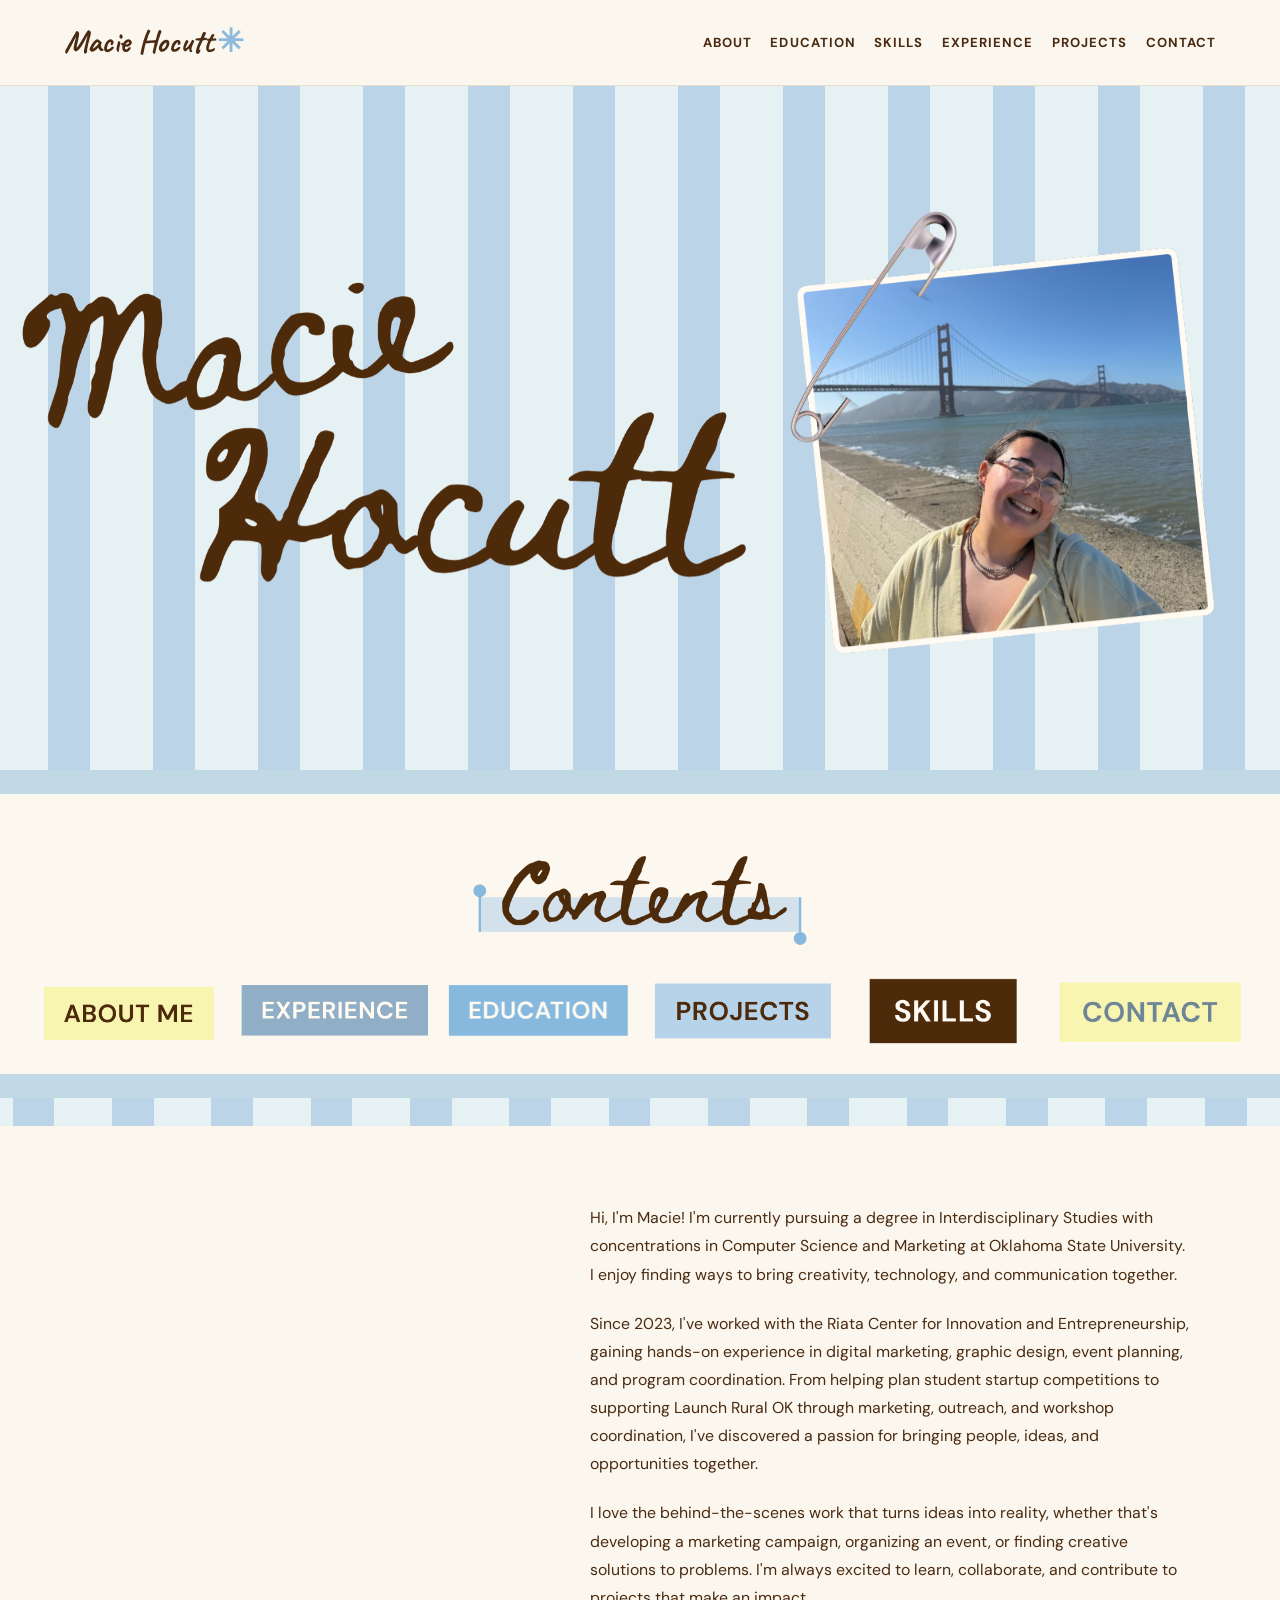
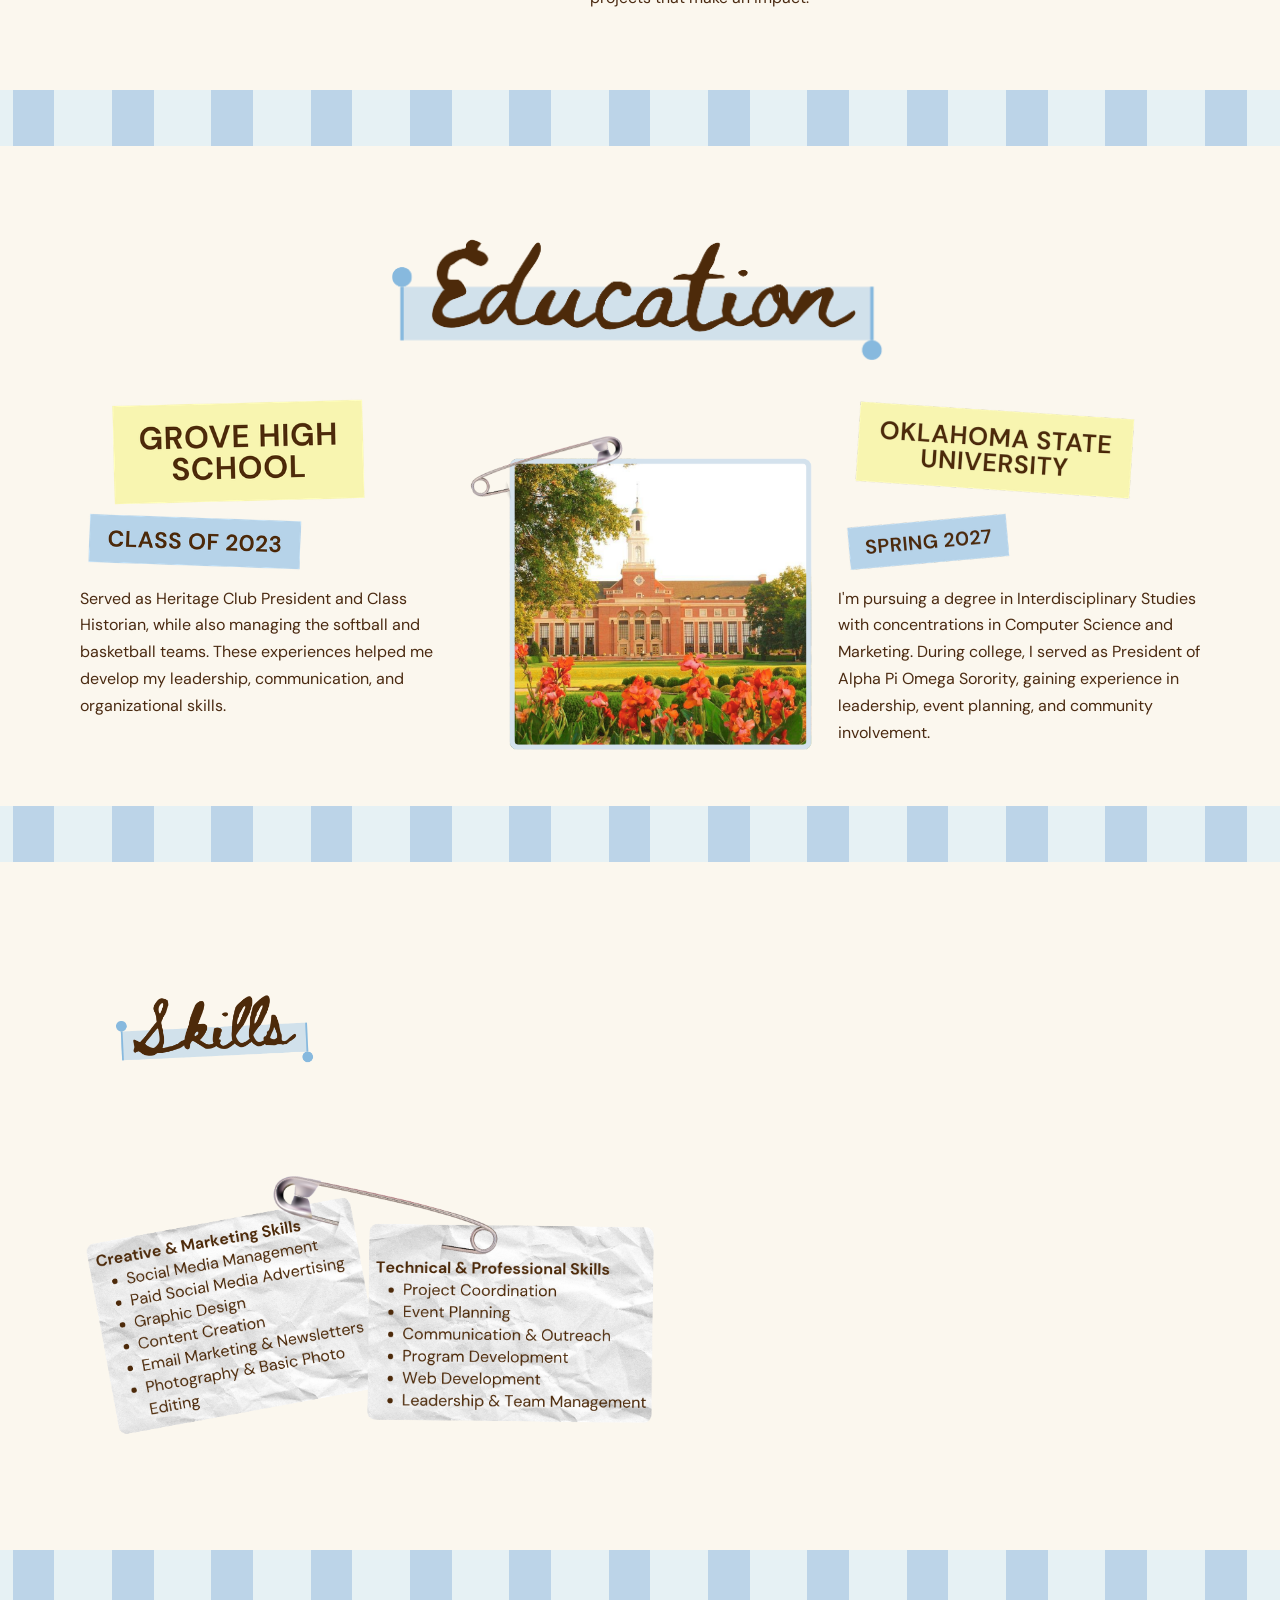
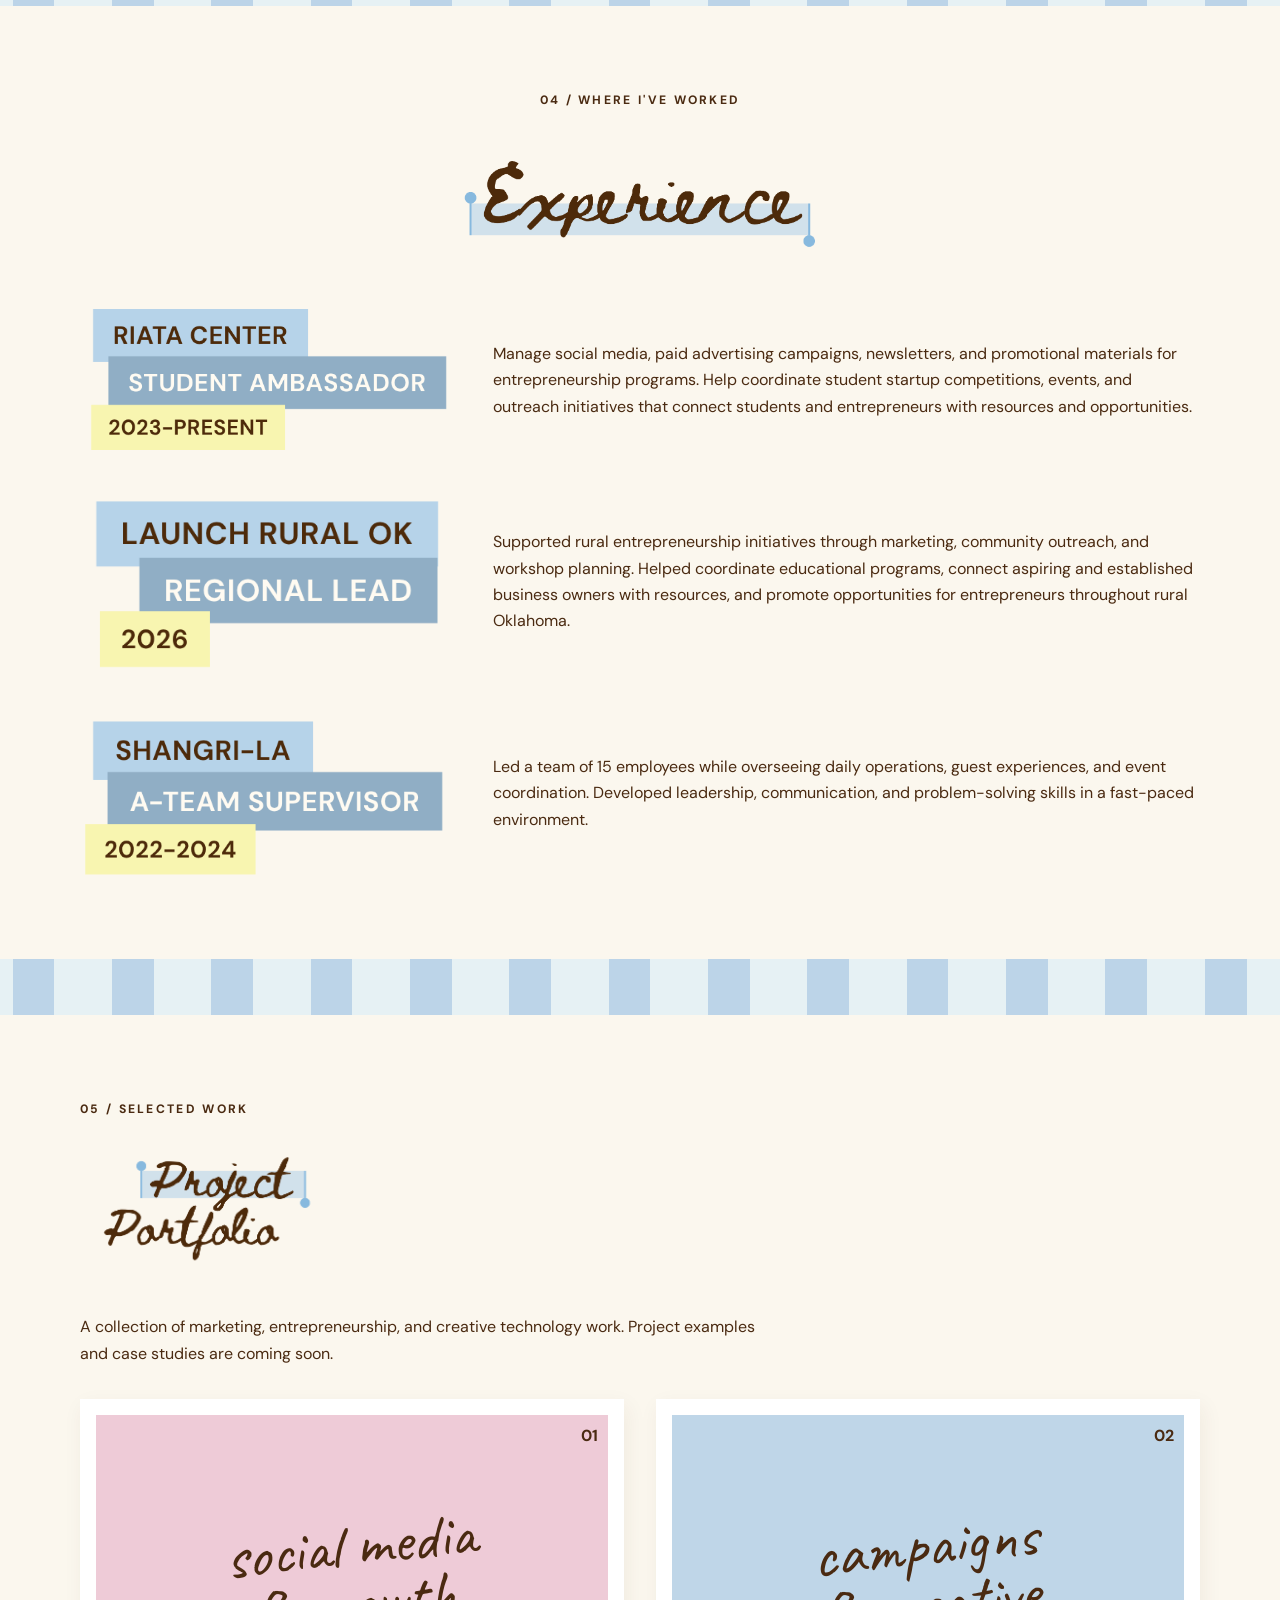
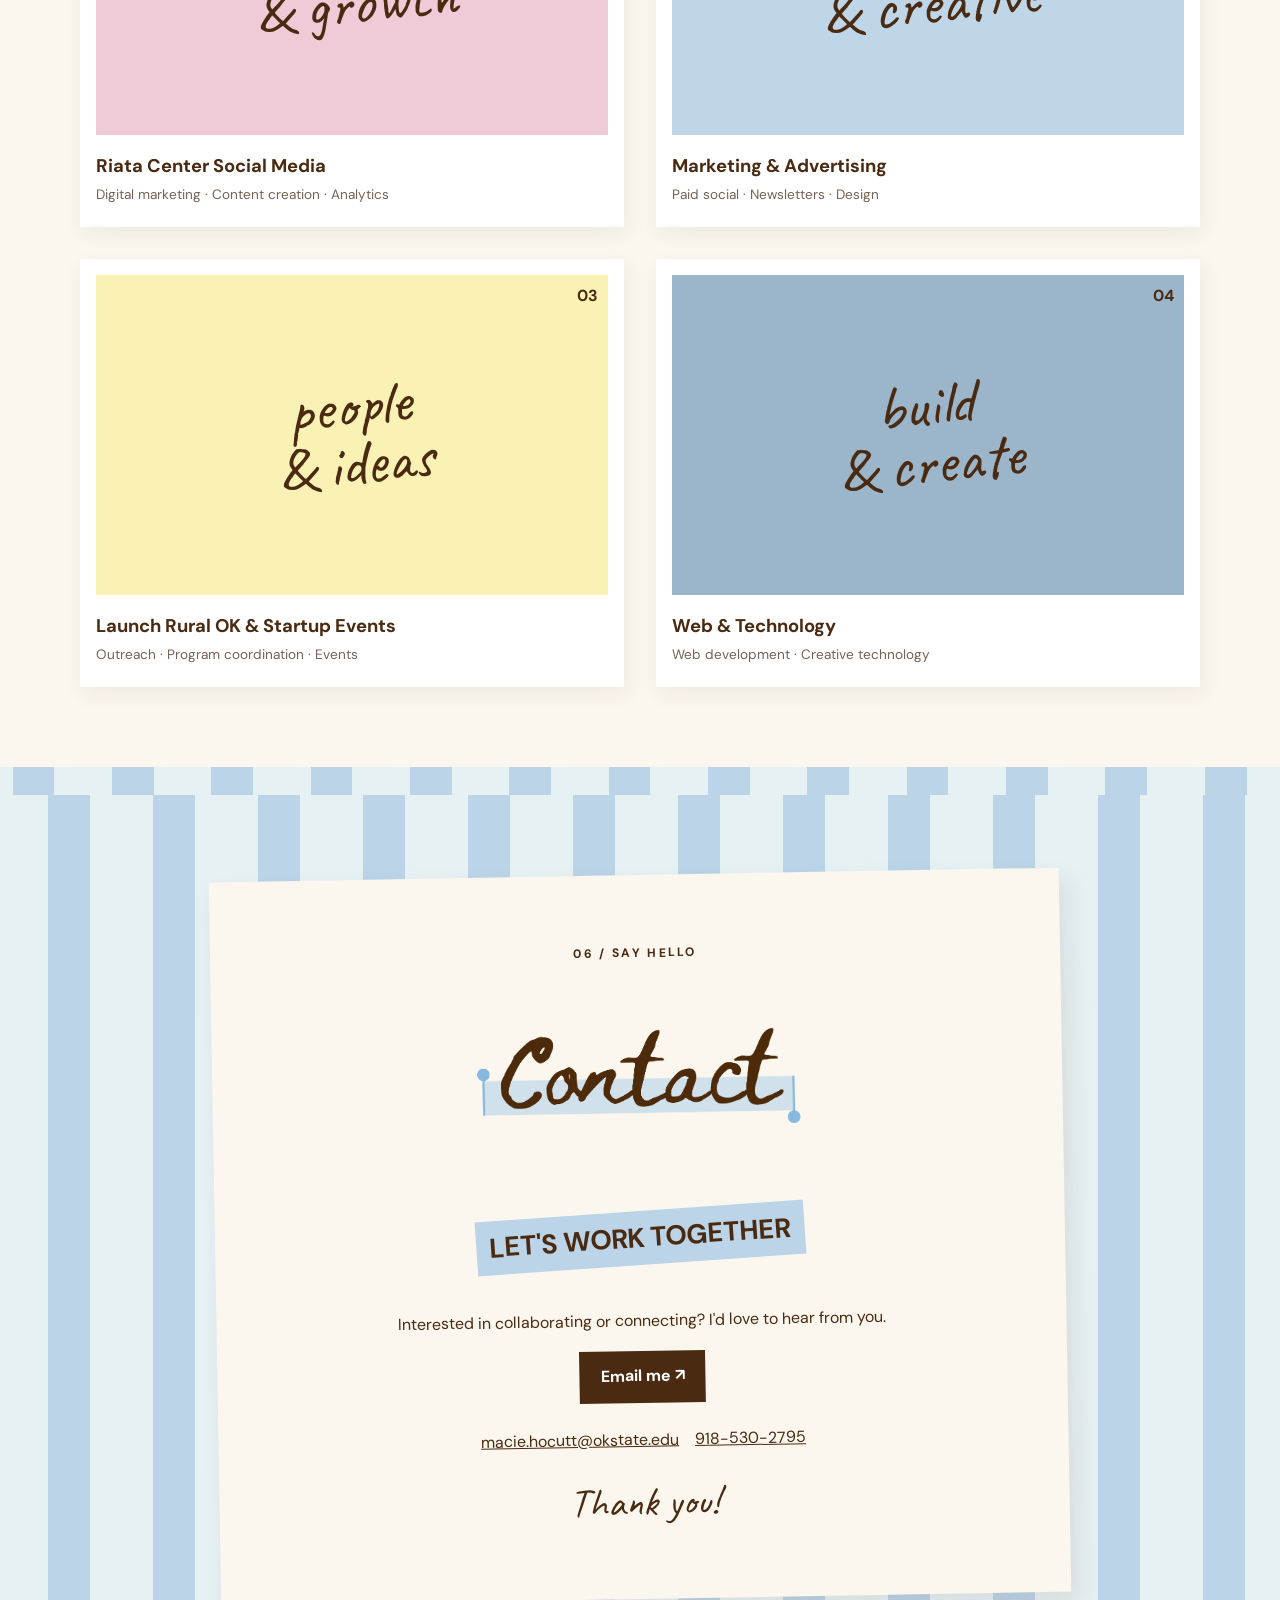
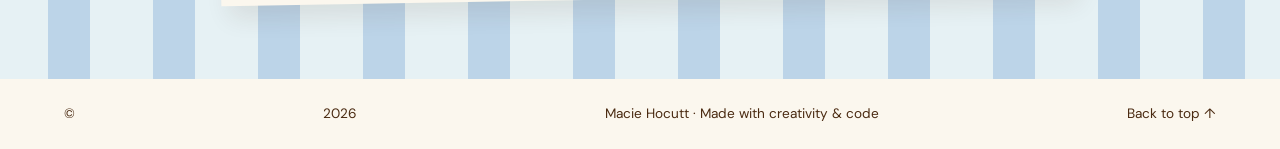
==== commit 38eb3c63: "Remove Skills word stickers and top section label" ====
--- a/index.html
+++ b/index.html
@@ -6,7 +6,7 @@
 <section class="reference-contents" id="contents"><div class="reference-contents-inner"><h2><img src="images/contents.png" alt="Contents"></h2><div class="contents-links"><a href="#about"><img src="images/aboutme.png" alt="About Me"></a><a href="#experience"><img src="images/experience.png" alt="Experience"></a><a href="#education"><img src="images/education.png" alt="Education"></a><a href="#projects"><img src="images/projects.png" alt="Projects"></a><a href="#skills"><img src="images/skills.png" alt="Skills"></a><a href="#contact"><img src="images/contact.png" alt="Contact"></a></div></div></section>
 <section class="paper section" id="about"><div class="about-heading-decoration"><img class="canva-img little-word" src="images/little.png" alt="Little" loading="lazy"><img class="canva-img about-word" src="images/about.png" alt="About" loading="lazy"><img class="canva-img me-word" src="images/me.png" alt="Me" loading="lazy"></div><div class="about-text"><p>Hi, I'm Macie! I'm currently pursuing a degree in Interdisciplinary Studies with concentrations in Computer Science and Marketing at Oklahoma State University. I enjoy finding ways to bring creativity, technology, and communication together.</p><p>Since 2023, I've worked with the Riata Center for Innovation and Entrepreneurship, gaining hands-on experience in digital marketing, graphic design, event planning, and program coordination. From helping plan student startup competitions to supporting Launch Rural OK through marketing, outreach, and workshop coordination, I've discovered a passion for bringing people, ideas, and opportunities together.</p><p>I love the behind-the-scenes work that turns ideas into reality, whether that's developing a marketing campaign, organizing an event, or finding creative solutions to problems. I'm always excited to learn, collaborate, and contribute to projects that make an impact.</p></div></section>
 <section class="paper section" id="education"><div class="section-heading centered"><h2 class="image-heading"><img class="canva-img " src="images/educationword.png" alt="Education" loading="lazy"></h2></div><div class="education-grid"><article class="edu-card"><img class="canva-img school-label" src="images/grovehighschool.png" alt="Grove High School" loading="lazy"><img class="canva-img year-label" src="images/classof2023.png" alt="Class of 2023" loading="lazy"><p>Served as Heritage Club President and Class Historian, while also managing the softball and basketball teams. These experiences helped me develop my leadership, communication, and organizational skills.</p></article><div class="campus-photo canva-campus"><img class="canva-img " src="images/oklahomastatephoto.png" alt="Oklahoma State University campus" loading="lazy"></div><article class="edu-card"><img class="canva-img school-label" src="images/oklahomastate.png" alt="Oklahoma State University" loading="lazy"><img class="canva-img year-label" src="images/spring2027.png" alt="Spring 2027" loading="lazy"><p>I'm pursuing a degree in Interdisciplinary Studies with concentrations in Computer Science and Marketing. During college, I served as President of Alpha Pi Omega Sorority, gaining experience in leadership, event planning, and community involvement.</p></article></div></section>
-<section class="paper section" id="skills"><div class="section-heading"><span class="section-number">03 / WHAT I DO</span><h2 class="image-heading"><img class="canva-img " src="images/skillsword.png" alt="Skills" loading="lazy"></h2></div><div class="skills-grid"><div class="notes canva-notes"><img class="canva-img " src="images/skillsnotes.png" alt="Creative and marketing skills: social media management, paid social advertising, graphic design, content creation, email marketing and newsletters, photography and photo editing. Technical and professional skills: project coordination, event planning, communication and outreach, program development, web development, leadership and team management." loading="lazy"><div class="visually-hidden"><div class="notes"><article class="note"><span class="paperclip" aria-hidden="true">⌁</span><h3>Creative &amp; Marketing Skills</h3><ul><li>Social Media Management</li><li>Paid Social Media Advertising</li><li>Graphic Design</li><li>Content Creation</li><li>Email Marketing &amp; Newsletters</li><li>Photography &amp; Basic Photo Editing</li></ul></article><article class="note note-two"><h3>Technical &amp; Professional Skills</h3><ul><li>Project Coordination</li><li>Event Planning</li><li>Communication &amp; Outreach</li><li>Program Development</li><li>Web Development</li><li>Leadership &amp; Team Management</li></ul></article></div></div></div><div class="skill-stickers"><img class="canva-img " src="images/digitalmarketing.png" alt="Digital marketing" loading="lazy"><img class="canva-img " src="images/graphicdesign.png" alt="Graphic design" loading="lazy"><img class="canva-img " src="images/webdevelopment.png" alt="Web development" loading="lazy"><img class="canva-img " src="images/photography.png" alt="Photography" loading="lazy"><img class="canva-img " src="images/socialmediamarketing.png" alt="Social media marketing" loading="lazy"><img class="canva-flower skill-flower" src="images/Flower.png" alt="" aria-hidden="true"></div></div></section>
+<section class="paper section" id="skills"><div class="section-heading"><h2 class="image-heading"><img class="canva-img " src="images/skillsword.png" alt="Skills" loading="lazy"></h2></div><div class="skills-grid"><div class="notes canva-notes"><img class="canva-img " src="images/skillsnotes.png" alt="Creative and marketing skills: social media management, paid social advertising, graphic design, content creation, email marketing and newsletters, photography and photo editing. Technical and professional skills: project coordination, event planning, communication and outreach, program development, web development, leadership and team management." loading="lazy"><div class="visually-hidden"><div class="notes"><article class="note"><span class="paperclip" aria-hidden="true">⌁</span><h3>Creative &amp; Marketing Skills</h3><ul><li>Social Media Management</li><li>Paid Social Media Advertising</li><li>Graphic Design</li><li>Content Creation</li><li>Email Marketing &amp; Newsletters</li><li>Photography &amp; Basic Photo Editing</li></ul></article><article class="note note-two"><h3>Technical &amp; Professional Skills</h3><ul><li>Project Coordination</li><li>Event Planning</li><li>Communication &amp; Outreach</li><li>Program Development</li><li>Web Development</li><li>Leadership &amp; Team Management</li></ul></article></div></div></div></div></section>
 <section class="paper section" id="experience"><div class="section-heading centered"><span class="section-number">04 / WHERE I'VE WORKED</span><h2 class="image-heading"><img class="canva-img " src="images/experienceword.png" alt="Experience" loading="lazy"></h2></div><div class="experience-list"><article class="experience-item"><div class="job-tags"><img class="canva-img " src="images/riatacenter.png" alt="Riata Center — Student Ambassador, 2023 to present" loading="lazy"></div><p>Manage social media, paid advertising campaigns, newsletters, and promotional materials for entrepreneurship programs. Help coordinate student startup competitions, events, and outreach initiatives that connect students and entrepreneurs with resources and opportunities.</p></article><article class="experience-item"><div class="job-tags"><img class="canva-img " src="images/launchruralok.png" alt="Launch Rural OK — Regional Lead, 2026" loading="lazy"></div><p>Supported rural entrepreneurship initiatives through marketing, community outreach, and workshop planning. Helped coordinate educational programs, connect aspiring and established business owners with resources, and promote opportunities for entrepreneurs throughout rural Oklahoma.</p></article><article class="experience-item"><div class="job-tags"><img class="canva-img " src="images/shangrila.png" alt="Shangri-La — A-Team Supervisor, 2022 to 2024" loading="lazy"></div><p>Led a team of 15 employees while overseeing daily operations, guest experiences, and event coordination. Developed leadership, communication, and problem-solving skills in a fast-paced environment.</p></article></div></section>
 <section class="paper section" id="projects"><div class="section-heading"><span class="section-number">05 / SELECTED WORK</span><h2 class="image-heading"><img class="canva-img " src="images/projectportfolioword.png" alt="Project Portfolio" loading="lazy"></h2></div><p class="projects-intro">A collection of marketing, entrepreneurship, and creative technology work. Project examples and case studies are coming soon.</p><div class="project-grid"><article class="project-card"><span class="project-num">01</span><div class="project-art art-pink"><span>social media<br>&amp; growth</span></div><h3>Riata Center Social Media</h3><p>Digital marketing · Content creation · Analytics</p></article><article class="project-card"><span class="project-num">02</span><div class="project-art art-blue"><span>campaigns<br>&amp; creative</span></div><h3>Marketing &amp; Advertising</h3><p>Paid social · Newsletters · Design</p></article><article class="project-card"><span class="project-num">03</span><div class="project-art art-yellow"><span>people<br>&amp; ideas</span></div><h3>Launch Rural OK &amp; Startup Events</h3><p>Outreach · Program coordination · Events</p></article><article class="project-card"><span class="project-num">04</span><div class="project-art art-slate"><span>build<br>&amp; create</span></div><h3>Web &amp; Technology</h3><p>Web development · Creative technology</p></article></div></section>
 <section class="contact-section striped" id="contact"><div class="contact-paper"><span class="section-number">06 / SAY HELLO</span><h2 class="image-heading"><img class="canva-img " src="images/contactword.png" alt="Contact" loading="lazy"></h2><p class="contact-heading">LET'S WORK TOGETHER</p><p>Interested in collaborating or connecting? I'd love to hear from you.</p><a class="button dark" href="mailto:macie.hocutt@okstate.edu">Email me ↗</a><div class="contact-links"><a href="mailto:macie.hocutt@okstate.edu">macie.hocutt@okstate.edu</a><a href="tel:+19185302795">918-530-2795</a></div><span class="thanks">Thank you!</span></div></section>
--- a/style.css
+++ b/style.css
@@ -263,3 +263,50 @@
 #about .about-heading-decoration .about-word{top:82px!important;left:25%!important}
 #about .about-heading-decoration .me-word{top:202px!important;left:8%!important}
 @media(max-width:760px){#about .about-heading-decoration .about-word{top:76px!important}#about .about-heading-decoration .me-word{top:183px!important}}
+
+/* Education: tighter, evenly aligned three-column scrapbook layout */
+#education.section{padding-top:clamp(2.5rem,4vw,4rem)!important;padding-bottom:clamp(3rem,5vw,5rem)!important}
+#education .section-heading{margin:0 auto clamp(1.8rem,3vw,3rem)!important}
+#education .section-heading .section-number{display:none!important}
+#education .image-heading{display:block!important;margin:0 auto!important;width:fit-content!important}
+#education .image-heading img{width:clamp(440px,40vw,680px)!important;max-width:85vw!important;max-height:none!important;height:auto!important}
+#education .education-grid{display:grid!important;grid-template-columns:minmax(0,1fr) minmax(0,.9fr) minmax(0,1fr)!important;align-items:center!important;gap:clamp(1.2rem,3vw,3.5rem)!important}
+#education .edu-card{align-self:center!important;display:flex!important;flex-direction:column!important;align-items:flex-start!important;gap:0!important;min-width:0!important}
+#education .edu-card .school-label{width:100%!important;max-width:340px!important;height:125px!important;object-fit:contain!important;object-position:left center!important}
+#education .edu-card .year-label{width:70%!important;max-width:240px!important;height:80px!important;object-fit:contain!important;object-position:left center!important;margin:0 0 1.3rem!important}
+#education .edu-card p{margin:0!important;line-height:1.7!important;font-size:clamp(.96rem,1.08vw,1.1rem)!important}
+#education .canva-campus{align-self:center!important;justify-self:center!important;width:100%!important;max-width:390px!important;margin:0!important}
+#education .canva-campus img{width:100%!important;height:auto!important}
+@media(max-width:850px){
+#education .education-grid{grid-template-columns:1fr 1fr!important;gap:1.5rem!important}
+#education .canva-campus{grid-column:1/-1!important;grid-row:1!important;width:min(300px,75vw)!important;margin:auto!important}
+#education .edu-card{grid-row:2!important}
+#education .image-heading img{width:min(550px,80vw)!important}
+}
+@media(max-width:560px){
+#education .education-grid{grid-template-columns:1fr!important}
+#education .canva-campus{grid-column:1!important;grid-row:1!important}
+#education .edu-card{grid-row:auto!important}
+#education .edu-card .school-label{height:110px!important}
+#education .edu-card .year-label{height:65px!important;margin-bottom:.8rem!important}
+#education .image-heading img{width:85vw!important}
+}
+
+/* Education composition refinement: consistent top edges and compact spacing */
+@media(min-width:851px){
+#education.section{padding-top:2.4rem!important;padding-bottom:3.5rem!important}
+#education .section-heading{margin-bottom:.8rem!important}
+#education .image-heading img{width:clamp(510px,44vw,730px)!important}
+#education .education-grid{grid-template-columns:minmax(0,1fr) minmax(0,.95fr) minmax(0,1fr)!important;gap:clamp(1rem,2vw,2rem)!important;align-items:start!important}
+#education .edu-card{align-self:start!important;padding-top:0!important}
+#education .edu-card .school-label{height:115px!important;max-width:100%!important}
+#education .edu-card .year-label{height:65px!important;margin:0 0 .65rem!important}
+#education .edu-card p{font-size:clamp(1rem,1.15vw,1.13rem)!important;line-height:1.68!important}
+#education .canva-campus{align-self:start!important;margin-top:2.1rem!important;max-width:420px!important}
+}
+@media(max-width:850px){
+#education .section-heading{margin-bottom:1.2rem!important}
+#education .education-grid{gap:1.2rem!important}
+#education .edu-card .school-label{height:105px!important}
+#education .edu-card .year-label{height:65px!important;margin-bottom:.6rem!important}
+}
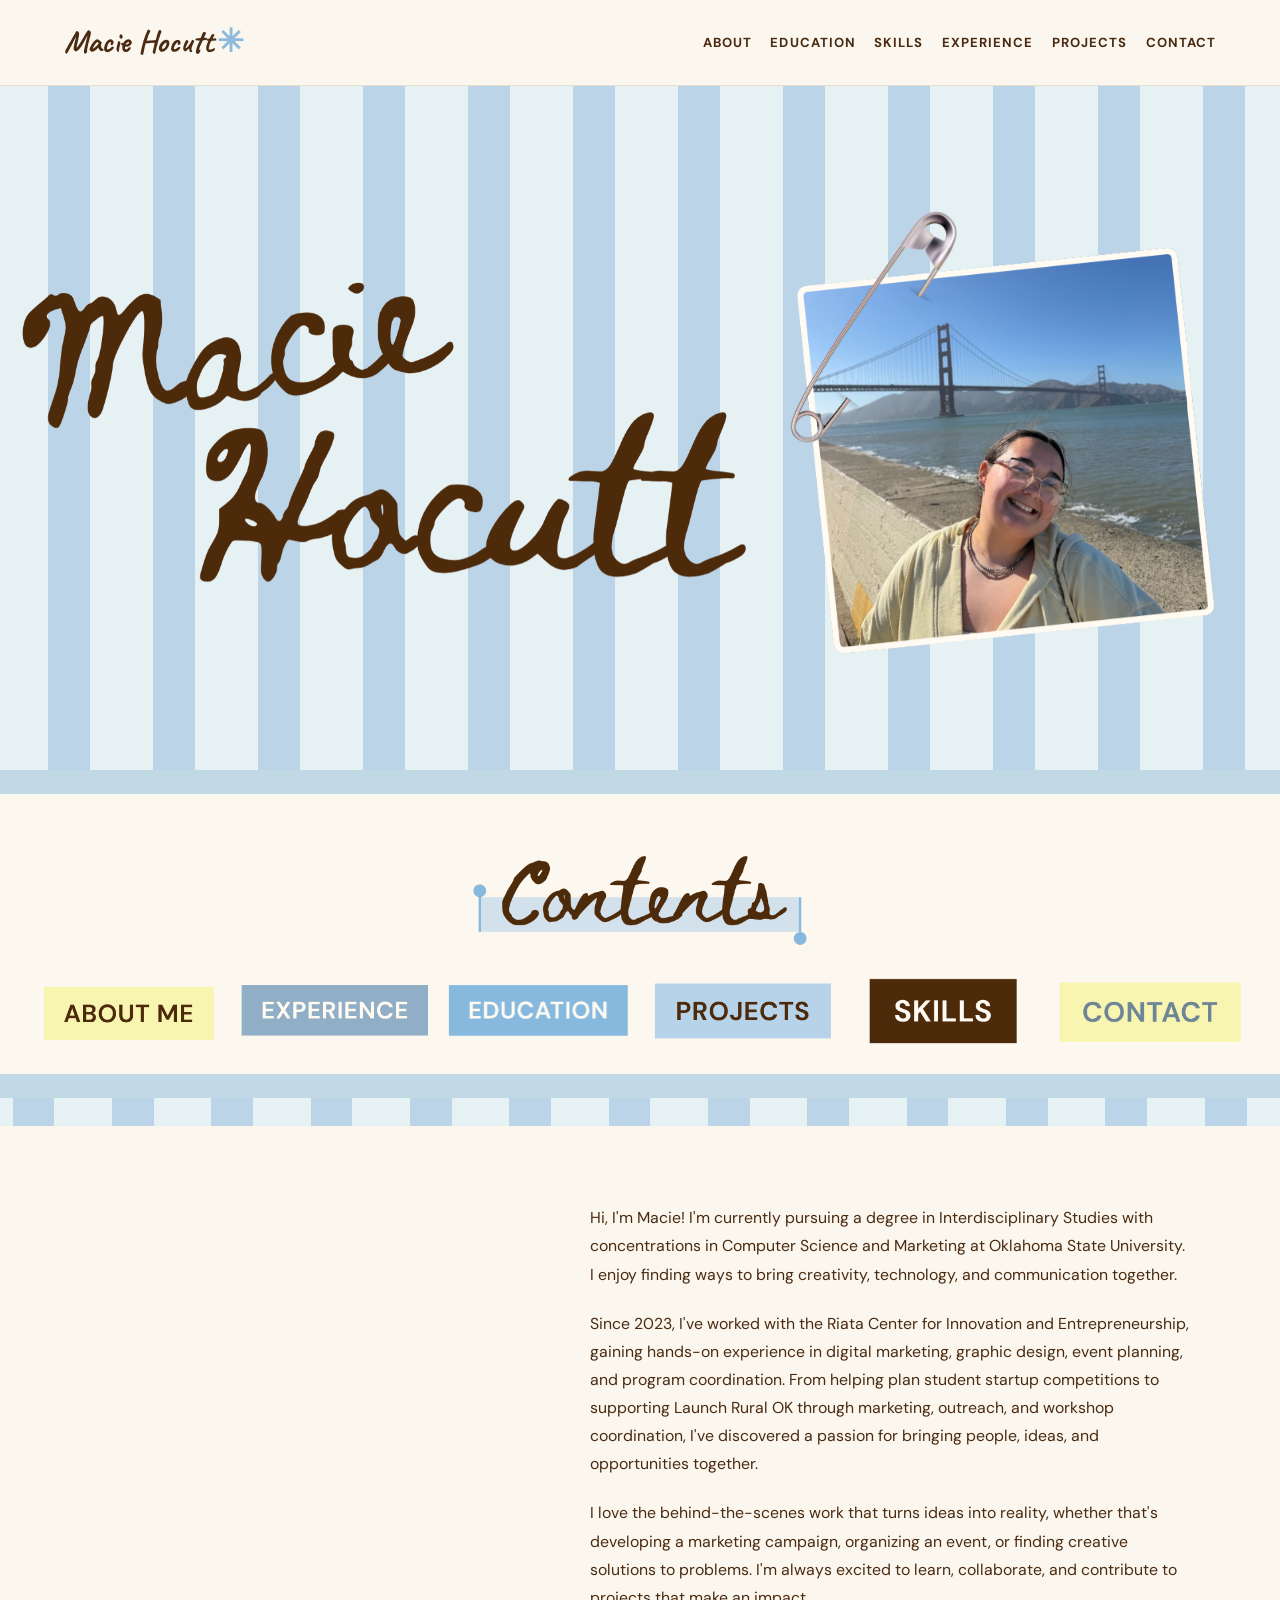
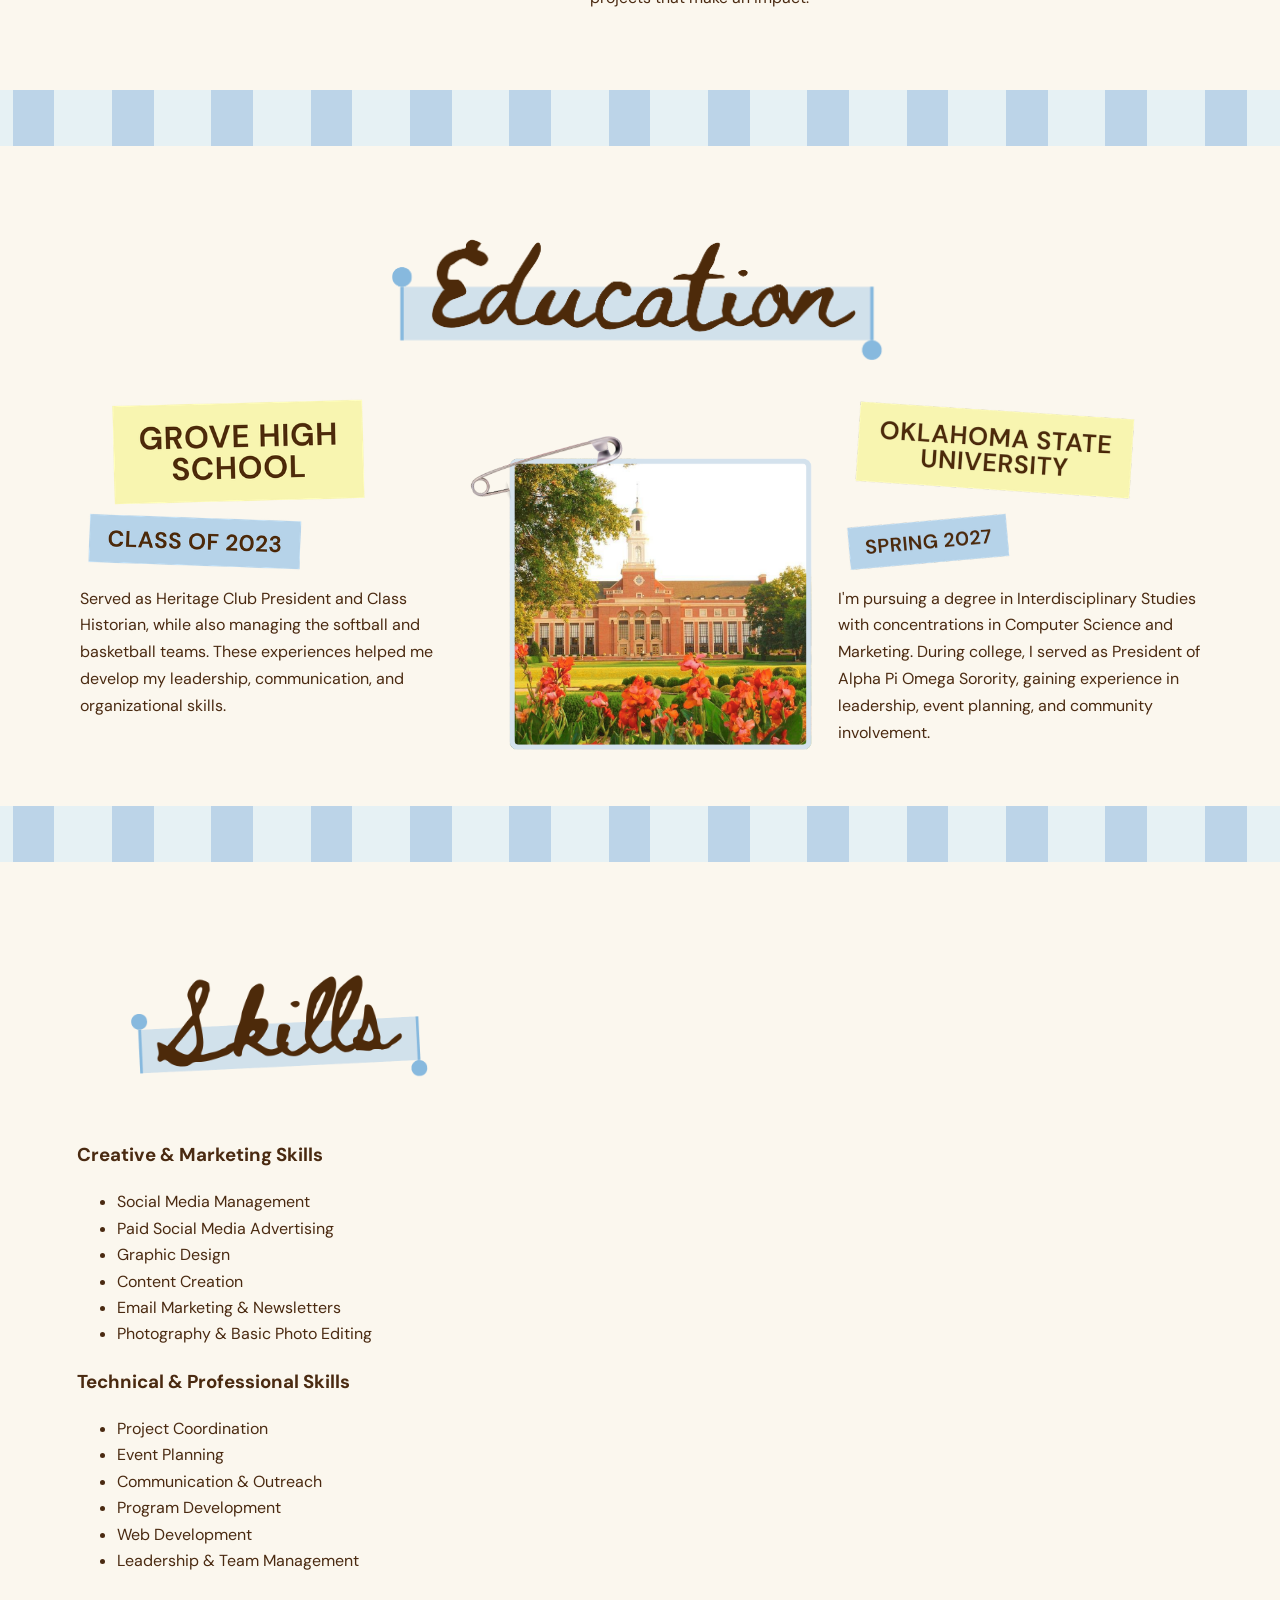
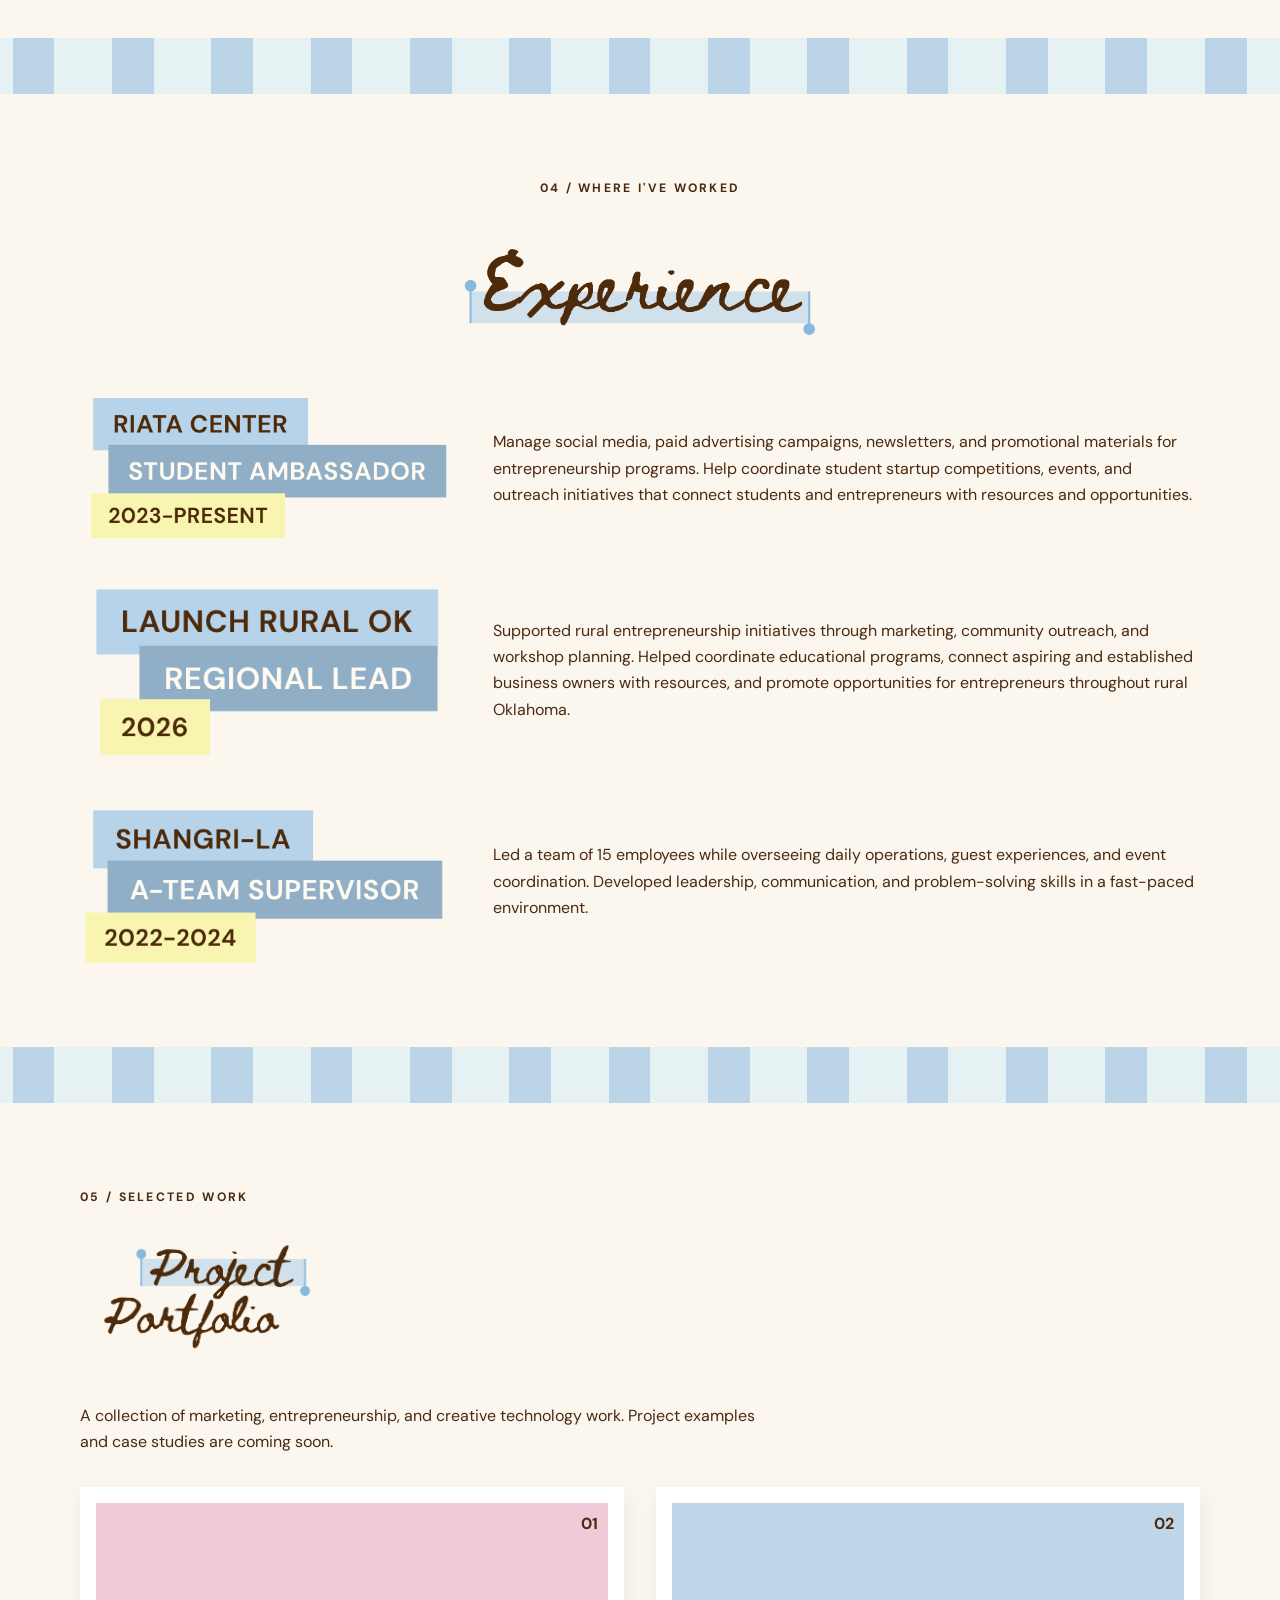
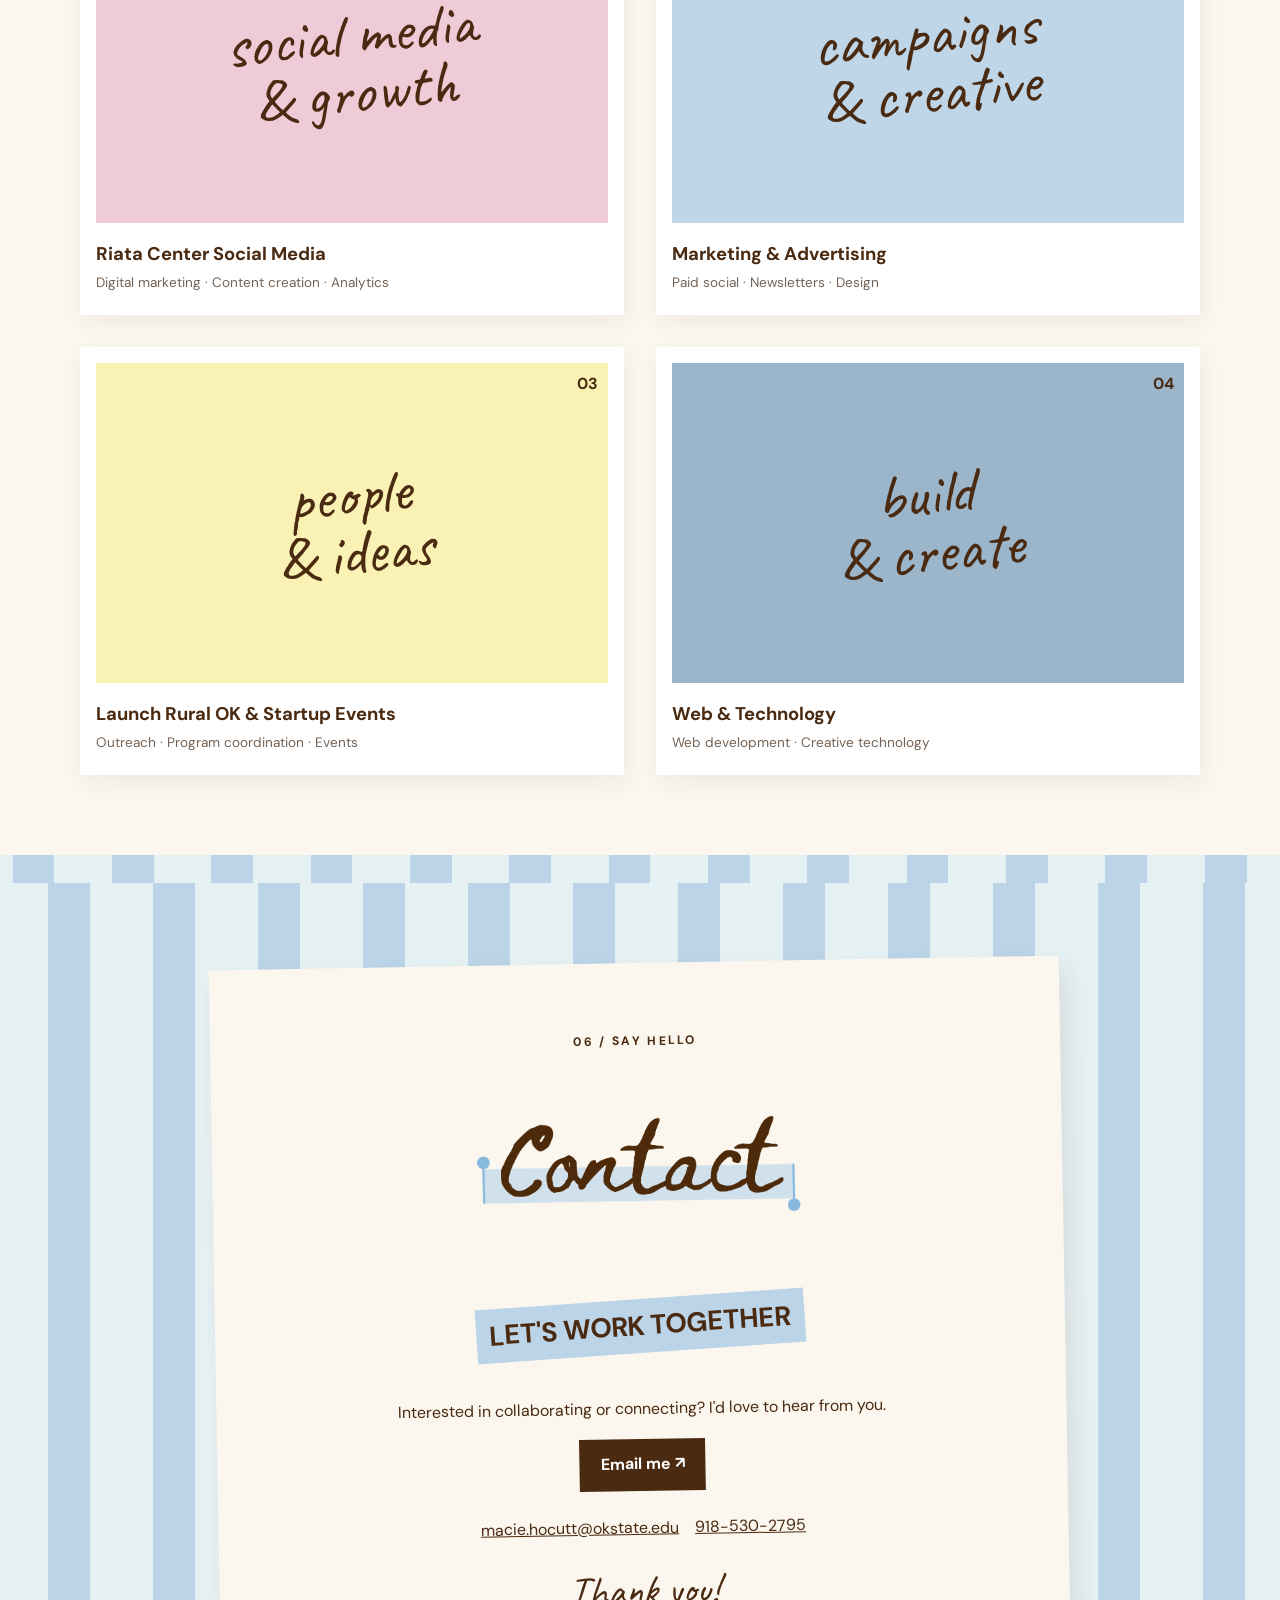
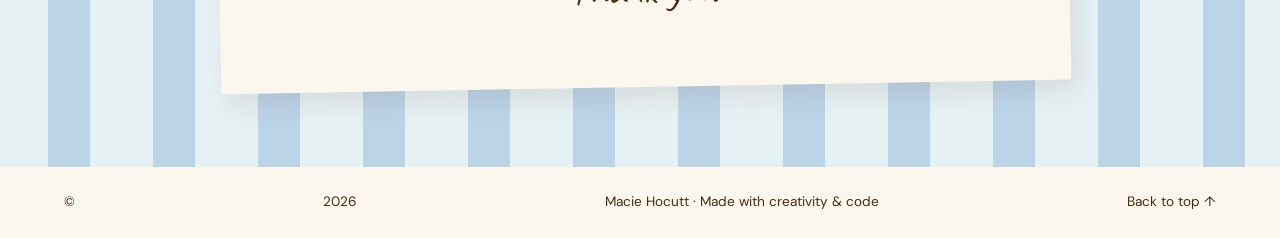
==== commit 54d980b1: "Rebuild Skills with two independently sized scrapbook notes" ====
--- a/index.html
+++ b/index.html
@@ -1,12 +1,12 @@
 <!doctype html>
-<html lang="en"><head><meta charset="utf-8"><meta name="viewport" content="width=device-width, initial-scale=1"><meta name="description" content="Macie Hocutt's portfolio: marketing, communications, entrepreneurship, and creative technology."><title>Macie Hocutt | Creative Portfolio</title><link rel="preconnect" href="https://fonts.googleapis.com"><link rel="preconnect" href="https://fonts.gstatic.com" crossorigin><link href="https://fonts.googleapis.com/css2?family=DM+Sans:wght@400;500;600;700&family=DM+Serif+Display:ital@0;1&family=Caveat:wght@600;700&display=swap" rel="stylesheet"><link rel="stylesheet" href="style.css?v=about-me-large-20261017"></head>
+<html lang="en"><head><meta charset="utf-8"><meta name="viewport" content="width=device-width, initial-scale=1"><meta name="description" content="Macie Hocutt's portfolio: marketing, communications, entrepreneurship, and creative technology."><title>Macie Hocutt | Creative Portfolio</title><link rel="preconnect" href="https://fonts.googleapis.com"><link rel="preconnect" href="https://fonts.gstatic.com" crossorigin><link href="https://fonts.googleapis.com/css2?family=DM+Sans:wght@400;500;600;700&family=DM+Serif+Display:ital@0;1&family=Caveat:wght@600;700&display=swap" rel="stylesheet"><link rel="stylesheet" href="style.css?v=skills-layout-20261017-b"></head>
 <body><a class="skip" href="#about">Skip to content</a><header class="topbar"><a class="wordmark" href="#home">Macie Hocutt<span class="flower">✳</span></a><button class="menu-toggle" aria-expanded="false" aria-controls="site-nav" aria-label="Toggle menu">☰</button><nav id="site-nav" aria-label="Main navigation"><a href="#about">About</a><a href="#education">Education</a><a href="#skills">Skills</a><a href="#experience">Experience</a><a href="#projects">Projects</a><a href="#contact">Contact</a></nav></header>
 <main>
 <section class="hero striped" id="home"><div class="hero-inner"><div class="hero-copy"><h1 class="image-heading hero-name"><img class="canva-img hero-name-img" src="images/maciehocuttname.png" alt="Macie Hocutt"></h1></div><div class="polaroid canva-polaroid"><img class="canva-img hero-photo" src="images/maciephoto.png" alt="Macie at the Golden Gate Bridge" loading="lazy"></div></div></section>
 <section class="reference-contents" id="contents"><div class="reference-contents-inner"><h2><img src="images/contents.png" alt="Contents"></h2><div class="contents-links"><a href="#about"><img src="images/aboutme.png" alt="About Me"></a><a href="#experience"><img src="images/experience.png" alt="Experience"></a><a href="#education"><img src="images/education.png" alt="Education"></a><a href="#projects"><img src="images/projects.png" alt="Projects"></a><a href="#skills"><img src="images/skills.png" alt="Skills"></a><a href="#contact"><img src="images/contact.png" alt="Contact"></a></div></div></section>
 <section class="paper section" id="about"><div class="about-heading-decoration"><img class="canva-img little-word" src="images/little.png" alt="Little" loading="lazy"><img class="canva-img about-word" src="images/about.png" alt="About" loading="lazy"><img class="canva-img me-word" src="images/me.png" alt="Me" loading="lazy"></div><div class="about-text"><p>Hi, I'm Macie! I'm currently pursuing a degree in Interdisciplinary Studies with concentrations in Computer Science and Marketing at Oklahoma State University. I enjoy finding ways to bring creativity, technology, and communication together.</p><p>Since 2023, I've worked with the Riata Center for Innovation and Entrepreneurship, gaining hands-on experience in digital marketing, graphic design, event planning, and program coordination. From helping plan student startup competitions to supporting Launch Rural OK through marketing, outreach, and workshop coordination, I've discovered a passion for bringing people, ideas, and opportunities together.</p><p>I love the behind-the-scenes work that turns ideas into reality, whether that's developing a marketing campaign, organizing an event, or finding creative solutions to problems. I'm always excited to learn, collaborate, and contribute to projects that make an impact.</p></div></section>
 <section class="paper section" id="education"><div class="section-heading centered"><h2 class="image-heading"><img class="canva-img " src="images/educationword.png" alt="Education" loading="lazy"></h2></div><div class="education-grid"><article class="edu-card"><img class="canva-img school-label" src="images/grovehighschool.png" alt="Grove High School" loading="lazy"><img class="canva-img year-label" src="images/classof2023.png" alt="Class of 2023" loading="lazy"><p>Served as Heritage Club President and Class Historian, while also managing the softball and basketball teams. These experiences helped me develop my leadership, communication, and organizational skills.</p></article><div class="campus-photo canva-campus"><img class="canva-img " src="images/oklahomastatephoto.png" alt="Oklahoma State University campus" loading="lazy"></div><article class="edu-card"><img class="canva-img school-label" src="images/oklahomastate.png" alt="Oklahoma State University" loading="lazy"><img class="canva-img year-label" src="images/spring2027.png" alt="Spring 2027" loading="lazy"><p>I'm pursuing a degree in Interdisciplinary Studies with concentrations in Computer Science and Marketing. During college, I served as President of Alpha Pi Omega Sorority, gaining experience in leadership, event planning, and community involvement.</p></article></div></section>
-<section class="paper section" id="skills"><div class="section-heading"><h2 class="image-heading"><img class="canva-img " src="images/skillsword.png" alt="Skills" loading="lazy"></h2></div><div class="skills-grid"><div class="notes canva-notes"><img class="canva-img " src="images/skillsnotes.png" alt="Creative and marketing skills: social media management, paid social advertising, graphic design, content creation, email marketing and newsletters, photography and photo editing. Technical and professional skills: project coordination, event planning, communication and outreach, program development, web development, leadership and team management." loading="lazy"><div class="visually-hidden"><div class="notes"><article class="note"><span class="paperclip" aria-hidden="true">⌁</span><h3>Creative &amp; Marketing Skills</h3><ul><li>Social Media Management</li><li>Paid Social Media Advertising</li><li>Graphic Design</li><li>Content Creation</li><li>Email Marketing &amp; Newsletters</li><li>Photography &amp; Basic Photo Editing</li></ul></article><article class="note note-two"><h3>Technical &amp; Professional Skills</h3><ul><li>Project Coordination</li><li>Event Planning</li><li>Communication &amp; Outreach</li><li>Program Development</li><li>Web Development</li><li>Leadership &amp; Team Management</li></ul></article></div></div></div></div></section>
+<section class="paper section" id="skills"><div class="skills-layout"><div class="skills-title"><img src="images/skillsword.png" alt="Skills" loading="lazy"></div><div class="skills-papers"><div class="skills-pin" aria-hidden="true"></div><article class="skills-paper skills-paper-left"><h3>Creative &amp; Marketing Skills</h3><ul><li>Social Media Management</li><li>Paid Social Media Advertising</li><li>Graphic Design</li><li>Content Creation</li><li>Email Marketing &amp; Newsletters</li><li>Photography &amp; Basic Photo Editing</li></ul></article><article class="skills-paper skills-paper-right"><h3>Technical &amp; Professional Skills</h3><ul><li>Project Coordination</li><li>Event Planning</li><li>Communication &amp; Outreach</li><li>Program Development</li><li>Web Development</li><li>Leadership &amp; Team Management</li></ul></article></div></div></section>
 <section class="paper section" id="experience"><div class="section-heading centered"><span class="section-number">04 / WHERE I'VE WORKED</span><h2 class="image-heading"><img class="canva-img " src="images/experienceword.png" alt="Experience" loading="lazy"></h2></div><div class="experience-list"><article class="experience-item"><div class="job-tags"><img class="canva-img " src="images/riatacenter.png" alt="Riata Center — Student Ambassador, 2023 to present" loading="lazy"></div><p>Manage social media, paid advertising campaigns, newsletters, and promotional materials for entrepreneurship programs. Help coordinate student startup competitions, events, and outreach initiatives that connect students and entrepreneurs with resources and opportunities.</p></article><article class="experience-item"><div class="job-tags"><img class="canva-img " src="images/launchruralok.png" alt="Launch Rural OK — Regional Lead, 2026" loading="lazy"></div><p>Supported rural entrepreneurship initiatives through marketing, community outreach, and workshop planning. Helped coordinate educational programs, connect aspiring and established business owners with resources, and promote opportunities for entrepreneurs throughout rural Oklahoma.</p></article><article class="experience-item"><div class="job-tags"><img class="canva-img " src="images/shangrila.png" alt="Shangri-La — A-Team Supervisor, 2022 to 2024" loading="lazy"></div><p>Led a team of 15 employees while overseeing daily operations, guest experiences, and event coordination. Developed leadership, communication, and problem-solving skills in a fast-paced environment.</p></article></div></section>
 <section class="paper section" id="projects"><div class="section-heading"><span class="section-number">05 / SELECTED WORK</span><h2 class="image-heading"><img class="canva-img " src="images/projectportfolioword.png" alt="Project Portfolio" loading="lazy"></h2></div><p class="projects-intro">A collection of marketing, entrepreneurship, and creative technology work. Project examples and case studies are coming soon.</p><div class="project-grid"><article class="project-card"><span class="project-num">01</span><div class="project-art art-pink"><span>social media<br>&amp; growth</span></div><h3>Riata Center Social Media</h3><p>Digital marketing · Content creation · Analytics</p></article><article class="project-card"><span class="project-num">02</span><div class="project-art art-blue"><span>campaigns<br>&amp; creative</span></div><h3>Marketing &amp; Advertising</h3><p>Paid social · Newsletters · Design</p></article><article class="project-card"><span class="project-num">03</span><div class="project-art art-yellow"><span>people<br>&amp; ideas</span></div><h3>Launch Rural OK &amp; Startup Events</h3><p>Outreach · Program coordination · Events</p></article><article class="project-card"><span class="project-num">04</span><div class="project-art art-slate"><span>build<br>&amp; create</span></div><h3>Web &amp; Technology</h3><p>Web development · Creative technology</p></article></div></section>
 <section class="contact-section striped" id="contact"><div class="contact-paper"><span class="section-number">06 / SAY HELLO</span><h2 class="image-heading"><img class="canva-img " src="images/contactword.png" alt="Contact" loading="lazy"></h2><p class="contact-heading">LET'S WORK TOGETHER</p><p>Interested in collaborating or connecting? I'd love to hear from you.</p><a class="button dark" href="mailto:macie.hocutt@okstate.edu">Email me ↗</a><div class="contact-links"><a href="mailto:macie.hocutt@okstate.edu">macie.hocutt@okstate.edu</a><a href="tel:+19185302795">918-530-2795</a></div><span class="thanks">Thank you!</span></div></section>
--- a/style.css
+++ b/style.css
@@ -310,3 +310,38 @@
 #education .edu-card .school-label{height:105px!important}
 #education .edu-card .year-label{height:65px!important;margin-bottom:.6rem!important}
 }
+
+/* Skills: feature the original Canva paper notes, without the right-side word stickers */
+#skills.section{padding-top:clamp(2.5rem,5vw,4rem)!important;padding-bottom:clamp(3rem,6vw,5rem)!important}
+#skills .section-heading{margin-bottom:clamp(1rem,2vw,2rem)!important}
+#skills .skills-grid{display:flex!important;justify-content:center!important;align-items:center!important;grid-template-columns:none!important;gap:0!important;max-width:1250px!important;margin:0 auto!important}
+#skills .canva-notes{width:min(100%,1100px)!important;max-width:1100px!important;margin:0 auto!important;transform:none!important;flex:none!important}
+#skills .canva-notes>img{display:block!important;width:100%!important;max-width:none!important;max-height:none!important;height:auto!important;object-fit:contain!important}
+#skills .skill-stickers{display:none!important}
+@media(max-width:700px){#skills .canva-notes{width:100%!important}#skills .section-heading{margin-bottom:1rem!important}}
+
+/* Skills composition fix: centered title, large notes, reduced empty space */
+#skills.section{min-height:0!important;padding:clamp(2rem,4vw,3.5rem) 5% clamp(2.5rem,5vw,4rem)!important;overflow:hidden!important}
+#skills .section-heading{width:100%!important;display:flex!important;align-items:center!important;justify-content:center!important;text-align:center!important;margin:0 auto -1.8rem!important;padding:0!important}
+#skills .section-heading .image-heading{margin:0 auto!important;width:min(520px,65vw)!important;max-width:none!important;text-align:center!important}
+#skills .section-heading .image-heading img{display:block!important;width:100%!important;max-width:none!important;max-height:none!important;height:auto!important;object-fit:contain!important}
+#skills .skills-grid{width:100%!important;max-width:1400px!important;min-height:0!important;margin:0 auto!important;padding:0!important}
+#skills .skills-grid .canva-notes{width:100%!important;max-width:1350px!important;margin:0 auto!important;padding:0!important}
+#skills .skills-grid .canva-notes>img{width:100%!important;max-width:none!important;max-height:none!important;height:auto!important}
+@media(max-width:700px){#skills .section-heading{margin-bottom:-.5rem!important}#skills .section-heading .image-heading{width:min(420px,85vw)!important}}
+
+/* Skills: scrapbook two-column composition requested Oct 17 */
+@media(min-width:851px){
+#skills.section{display:grid!important;grid-template-columns:minmax(240px,35%) minmax(0,65%)!important;column-gap:0!important;align-items:center!important;min-height:650px!important;padding:3rem clamp(2rem,6vw,7rem)!important}
+#skills .section-heading{grid-column:1!important;grid-row:1!important;align-self:start!important;justify-self:start!important;display:block!important;width:100%!important;margin:2rem 0 0!important;text-align:left!important}
+#skills .section-heading .image-heading{width:min(100%,480px)!important;margin:0!important}
+#skills .section-heading .image-heading img{width:100%!important}
+#skills .skills-grid{grid-column:2!important;grid-row:1!important;align-self:center!important;justify-self:stretch!important;display:block!important;width:100%!important;max-width:none!important;margin:0!important;overflow:visible!important}
+#skills .skills-grid .canva-notes{width:100%!important;max-width:none!important;margin:0!important}
+#skills .skills-grid .canva-notes>img{width:100%!important;height:auto!important}
+}
+@media(max-width:850px){
+#skills.section{display:flex!important;flex-direction:column!important;align-items:center!important;min-height:0!important}
+#skills .section-heading{width:100%!important;margin:0 auto 0!important;display:flex!important;justify-content:center!important}
+#skills .skills-grid{width:100%!important}
+}
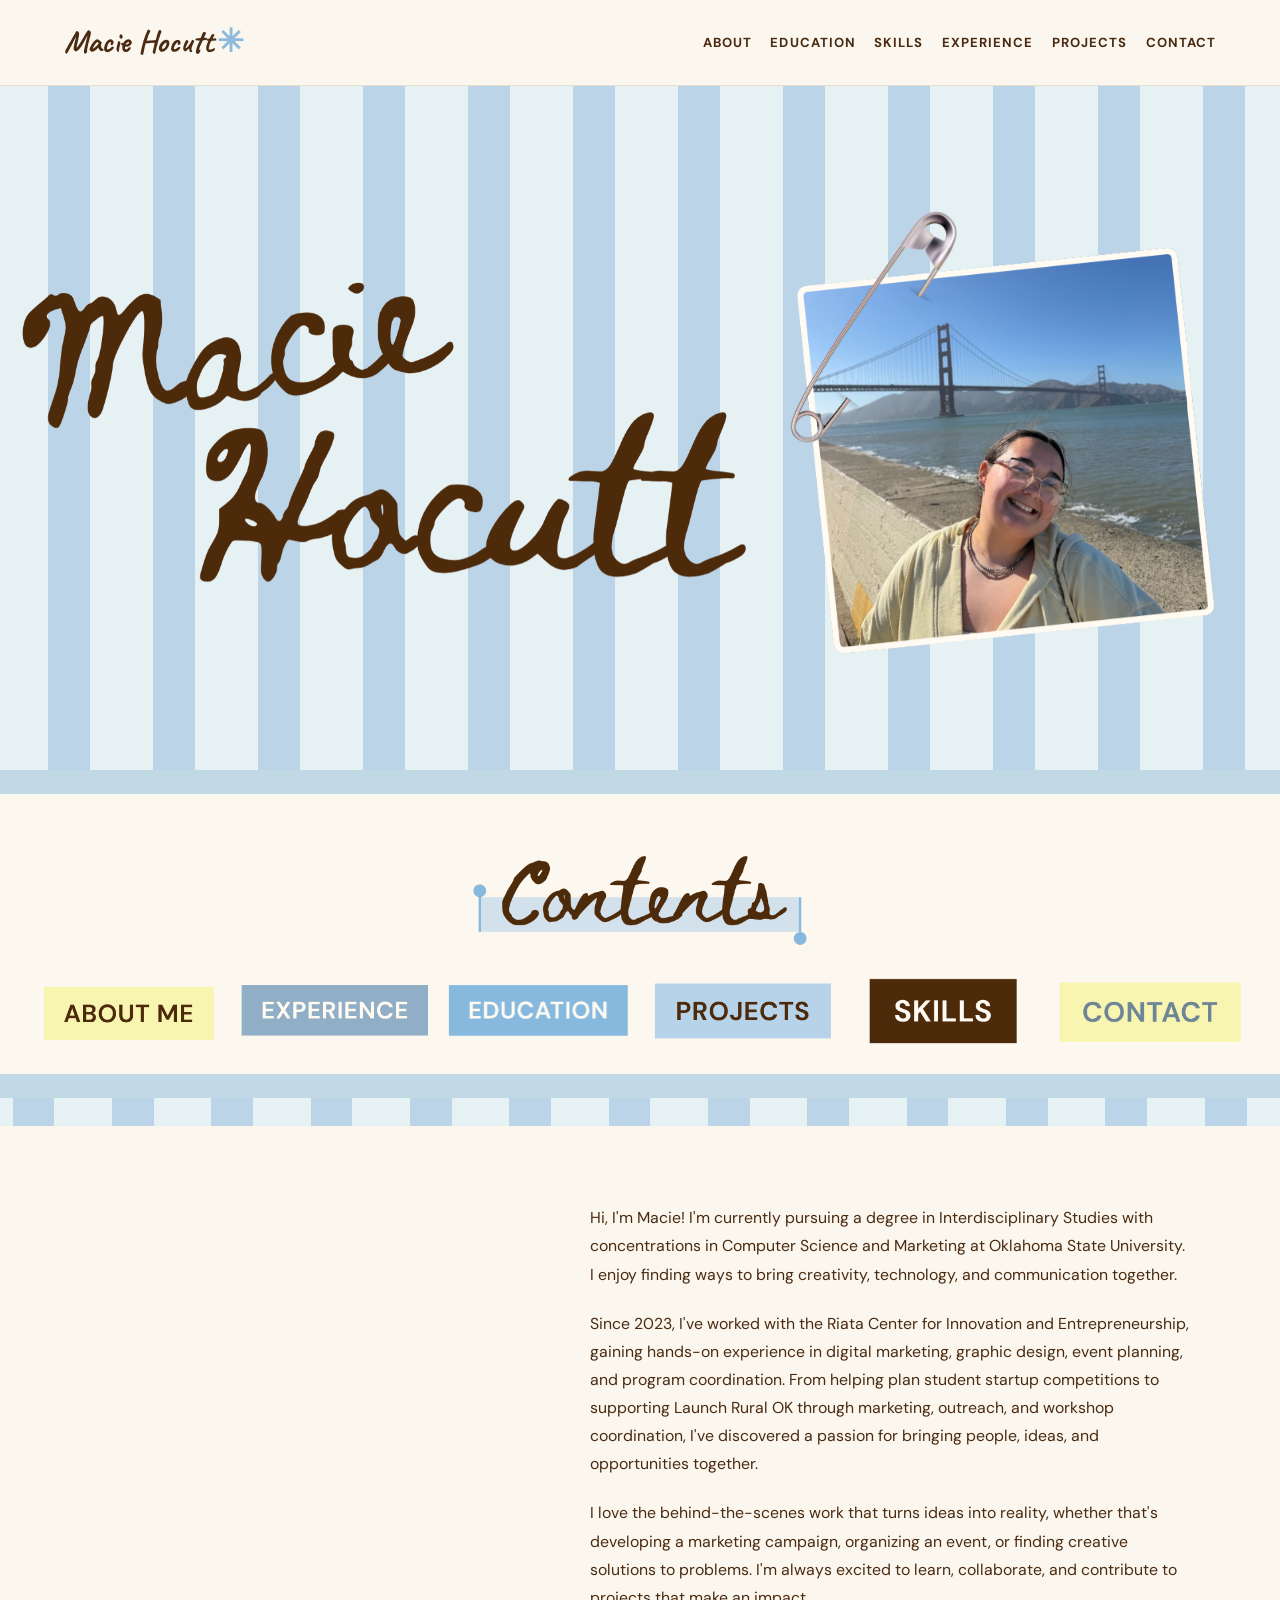
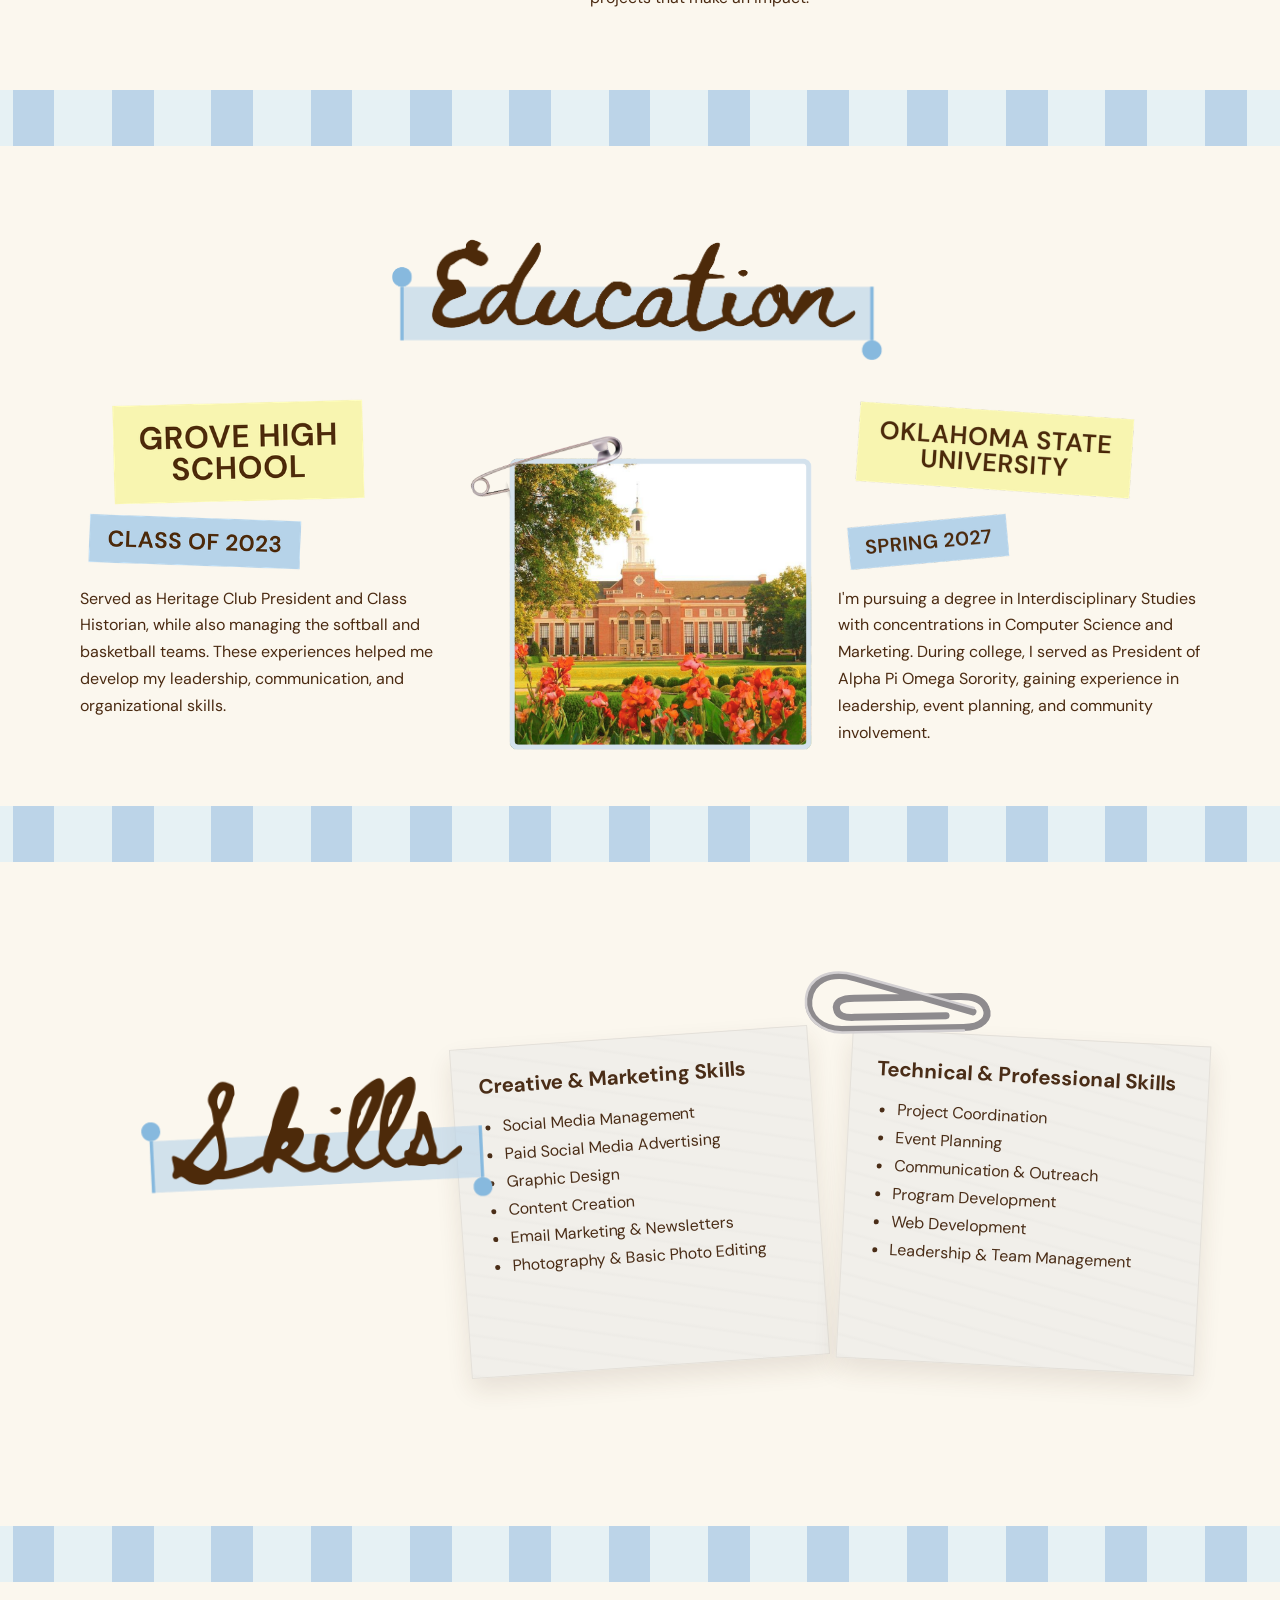
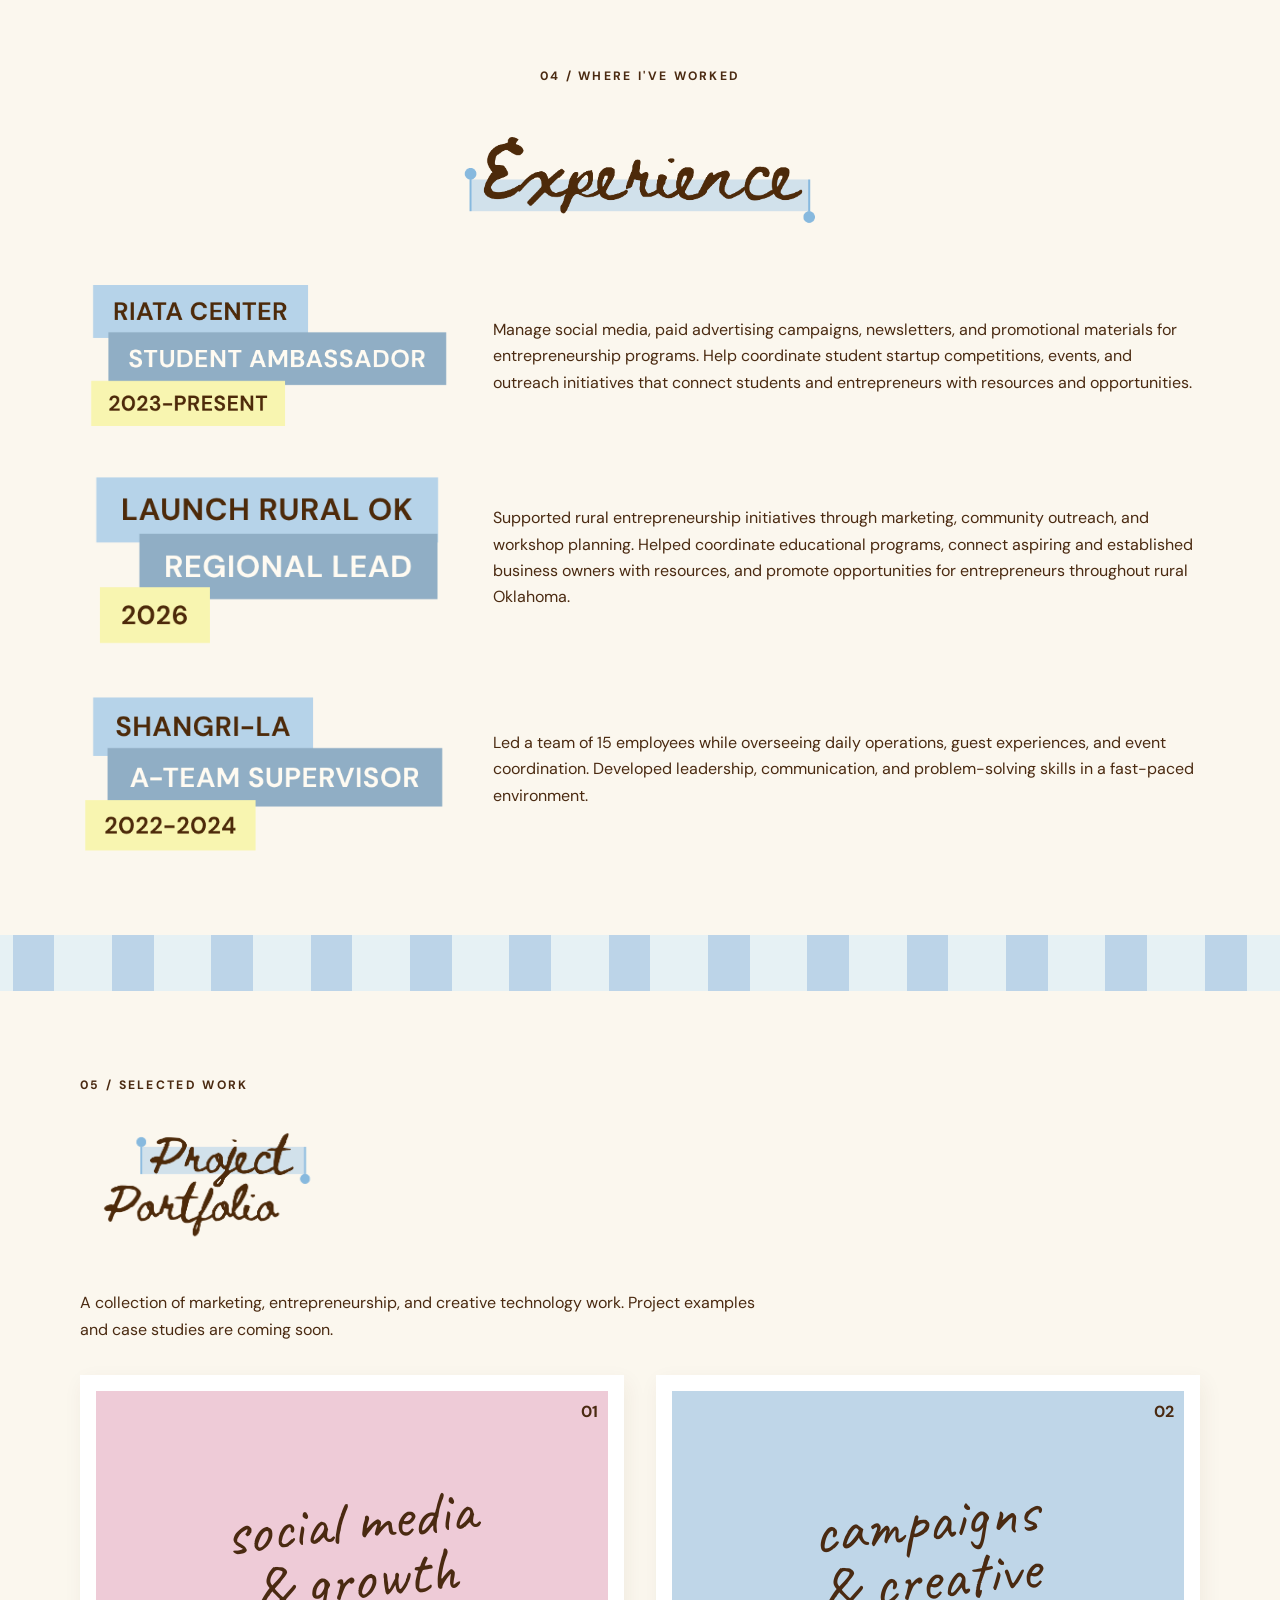
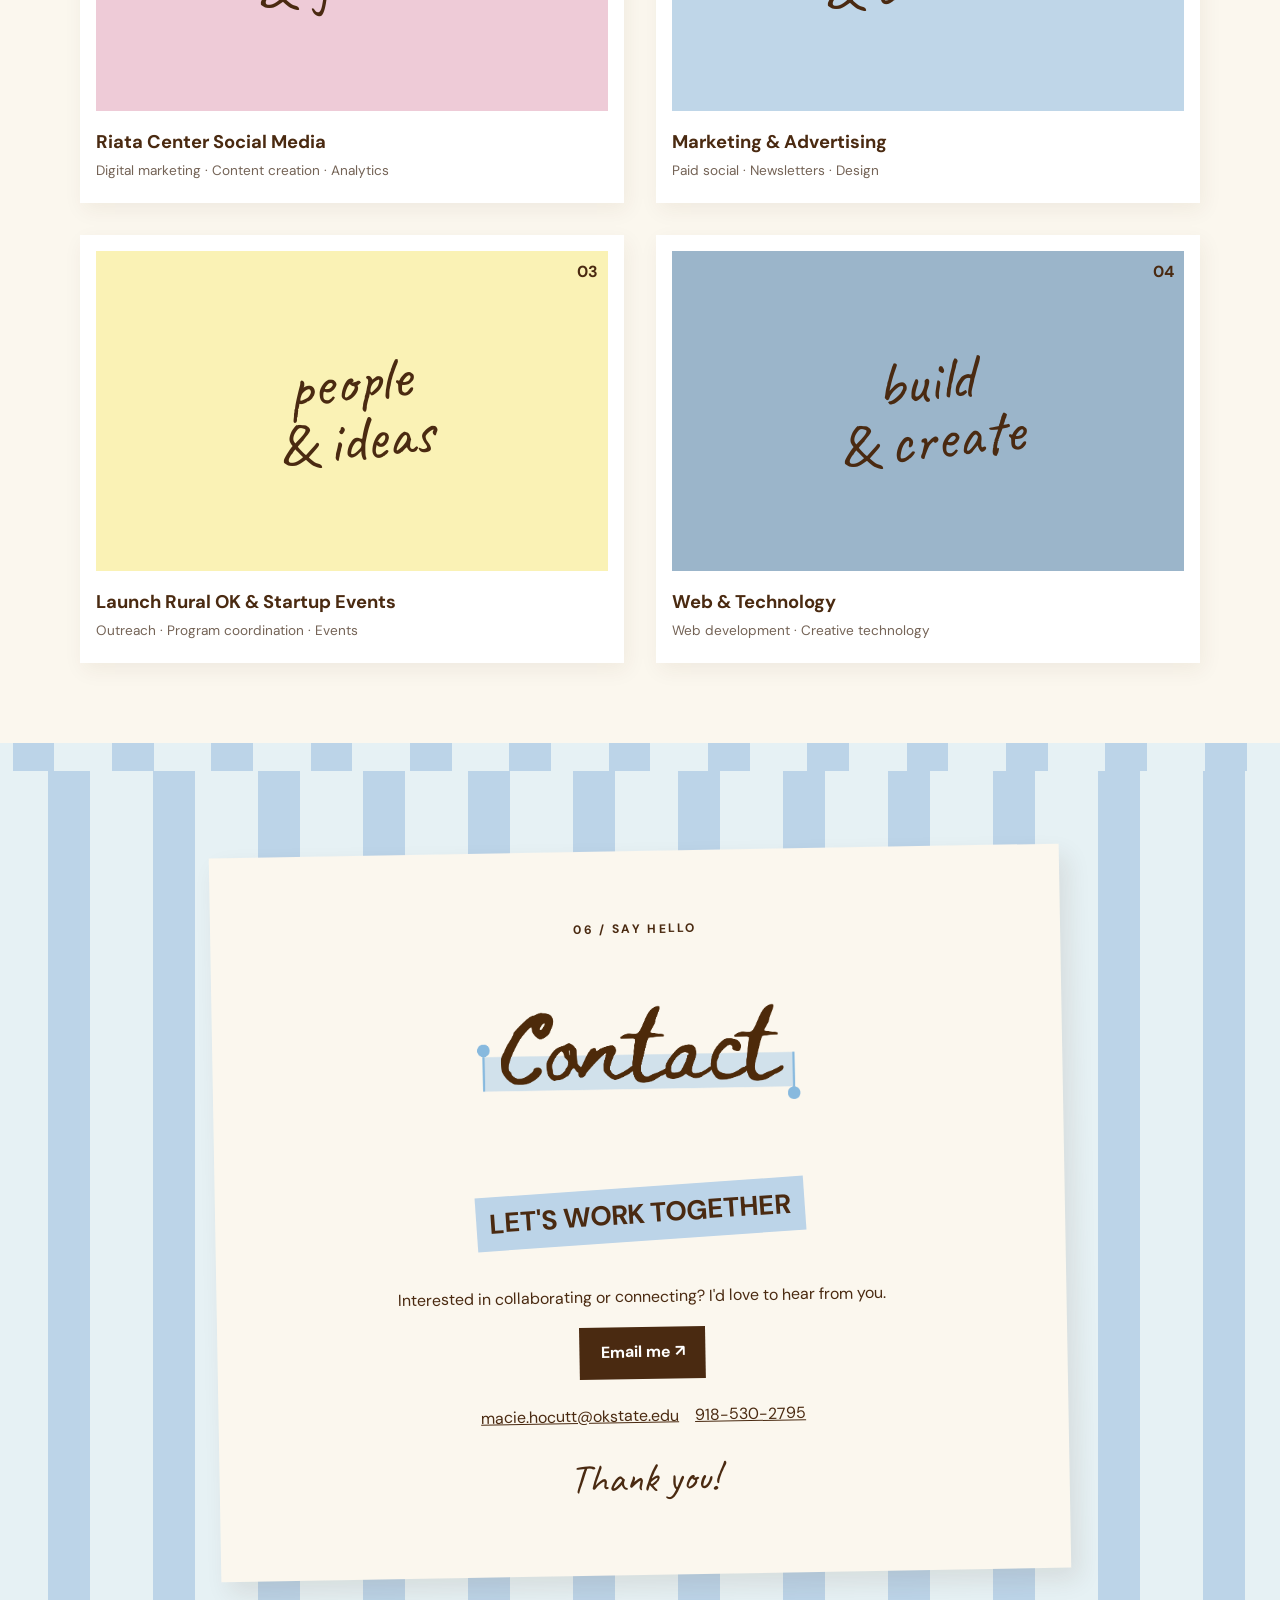
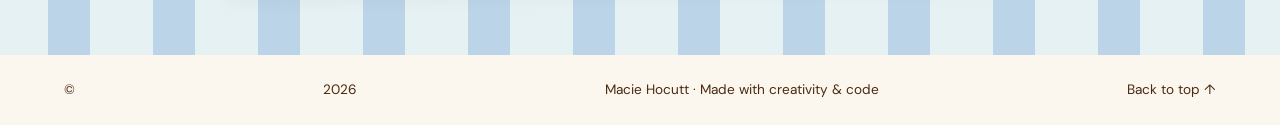
==== commit 56fb3afb: "Use actual SVG paperclip and refresh Skills stylesheet" ====
--- a/index.html
+++ b/index.html
@@ -1,12 +1,12 @@
 <!doctype html>
-<html lang="en"><head><meta charset="utf-8"><meta name="viewport" content="width=device-width, initial-scale=1"><meta name="description" content="Macie Hocutt's portfolio: marketing, communications, entrepreneurship, and creative technology."><title>Macie Hocutt | Creative Portfolio</title><link rel="preconnect" href="https://fonts.googleapis.com"><link rel="preconnect" href="https://fonts.gstatic.com" crossorigin><link href="https://fonts.googleapis.com/css2?family=DM+Sans:wght@400;500;600;700&family=DM+Serif+Display:ital@0;1&family=Caveat:wght@600;700&display=swap" rel="stylesheet"><link rel="stylesheet" href="style.css?v=skills-layout-20261017-b"></head>
+<html lang="en"><head><meta charset="utf-8"><meta name="viewport" content="width=device-width, initial-scale=1"><meta name="description" content="Macie Hocutt's portfolio: marketing, communications, entrepreneurship, and creative technology."><title>Macie Hocutt | Creative Portfolio</title><link rel="preconnect" href="https://fonts.googleapis.com"><link rel="preconnect" href="https://fonts.gstatic.com" crossorigin><link href="https://fonts.googleapis.com/css2?family=DM+Sans:wght@400;500;600;700&family=DM+Serif+Display:ital@0;1&family=Caveat:wght@600;700&display=swap" rel="stylesheet"><link rel="stylesheet" href="style.css?v=skills-real-fix-20261020-2"></head>
 <body><a class="skip" href="#about">Skip to content</a><header class="topbar"><a class="wordmark" href="#home">Macie Hocutt<span class="flower">✳</span></a><button class="menu-toggle" aria-expanded="false" aria-controls="site-nav" aria-label="Toggle menu">☰</button><nav id="site-nav" aria-label="Main navigation"><a href="#about">About</a><a href="#education">Education</a><a href="#skills">Skills</a><a href="#experience">Experience</a><a href="#projects">Projects</a><a href="#contact">Contact</a></nav></header>
 <main>
 <section class="hero striped" id="home"><div class="hero-inner"><div class="hero-copy"><h1 class="image-heading hero-name"><img class="canva-img hero-name-img" src="images/maciehocuttname.png" alt="Macie Hocutt"></h1></div><div class="polaroid canva-polaroid"><img class="canva-img hero-photo" src="images/maciephoto.png" alt="Macie at the Golden Gate Bridge" loading="lazy"></div></div></section>
 <section class="reference-contents" id="contents"><div class="reference-contents-inner"><h2><img src="images/contents.png" alt="Contents"></h2><div class="contents-links"><a href="#about"><img src="images/aboutme.png" alt="About Me"></a><a href="#experience"><img src="images/experience.png" alt="Experience"></a><a href="#education"><img src="images/education.png" alt="Education"></a><a href="#projects"><img src="images/projects.png" alt="Projects"></a><a href="#skills"><img src="images/skills.png" alt="Skills"></a><a href="#contact"><img src="images/contact.png" alt="Contact"></a></div></div></section>
 <section class="paper section" id="about"><div class="about-heading-decoration"><img class="canva-img little-word" src="images/little.png" alt="Little" loading="lazy"><img class="canva-img about-word" src="images/about.png" alt="About" loading="lazy"><img class="canva-img me-word" src="images/me.png" alt="Me" loading="lazy"></div><div class="about-text"><p>Hi, I'm Macie! I'm currently pursuing a degree in Interdisciplinary Studies with concentrations in Computer Science and Marketing at Oklahoma State University. I enjoy finding ways to bring creativity, technology, and communication together.</p><p>Since 2023, I've worked with the Riata Center for Innovation and Entrepreneurship, gaining hands-on experience in digital marketing, graphic design, event planning, and program coordination. From helping plan student startup competitions to supporting Launch Rural OK through marketing, outreach, and workshop coordination, I've discovered a passion for bringing people, ideas, and opportunities together.</p><p>I love the behind-the-scenes work that turns ideas into reality, whether that's developing a marketing campaign, organizing an event, or finding creative solutions to problems. I'm always excited to learn, collaborate, and contribute to projects that make an impact.</p></div></section>
 <section class="paper section" id="education"><div class="section-heading centered"><h2 class="image-heading"><img class="canva-img " src="images/educationword.png" alt="Education" loading="lazy"></h2></div><div class="education-grid"><article class="edu-card"><img class="canva-img school-label" src="images/grovehighschool.png" alt="Grove High School" loading="lazy"><img class="canva-img year-label" src="images/classof2023.png" alt="Class of 2023" loading="lazy"><p>Served as Heritage Club President and Class Historian, while also managing the softball and basketball teams. These experiences helped me develop my leadership, communication, and organizational skills.</p></article><div class="campus-photo canva-campus"><img class="canva-img " src="images/oklahomastatephoto.png" alt="Oklahoma State University campus" loading="lazy"></div><article class="edu-card"><img class="canva-img school-label" src="images/oklahomastate.png" alt="Oklahoma State University" loading="lazy"><img class="canva-img year-label" src="images/spring2027.png" alt="Spring 2027" loading="lazy"><p>I'm pursuing a degree in Interdisciplinary Studies with concentrations in Computer Science and Marketing. During college, I served as President of Alpha Pi Omega Sorority, gaining experience in leadership, event planning, and community involvement.</p></article></div></section>
-<section class="paper section" id="skills"><div class="skills-layout"><div class="skills-title"><img src="images/skillsword.png" alt="Skills" loading="lazy"></div><div class="skills-papers"><div class="skills-pin" aria-hidden="true"></div><article class="skills-paper skills-paper-left"><h3>Creative &amp; Marketing Skills</h3><ul><li>Social Media Management</li><li>Paid Social Media Advertising</li><li>Graphic Design</li><li>Content Creation</li><li>Email Marketing &amp; Newsletters</li><li>Photography &amp; Basic Photo Editing</li></ul></article><article class="skills-paper skills-paper-right"><h3>Technical &amp; Professional Skills</h3><ul><li>Project Coordination</li><li>Event Planning</li><li>Communication &amp; Outreach</li><li>Program Development</li><li>Web Development</li><li>Leadership &amp; Team Management</li></ul></article></div></div></section>
+<section class="paper section" id="skills"><div class="skills-layout"><div class="skills-title"><img src="images/skillsword.png" alt="Skills" loading="lazy"></div><div class="skills-papers"><svg class="skills-pin" viewBox="0 0 220 95" aria-hidden="true" xmlns="http://www.w3.org/2000/svg"><path d="M184 29 L63 14 C35 11 19 24 20 43 C21 61 38 70 57 67 L177 46 C196 43 202 32 196 23 C191 15 181 14 169 16 L65 34 C52 36 46 41 49 48 C51 54 59 55 68 53 L158 37" fill="none" stroke="#8e8b8e" stroke-width="7" stroke-linecap="round" stroke-linejoin="round"/><path d="M184 25 L62 11 C33 8 16 22 17 42 C18 61 37 73 58 70 L178 49" fill="none" stroke="#d3d0d2" stroke-width="2.5" stroke-linecap="round"/></svg><article class="skills-paper skills-paper-left"><h3>Creative &amp; Marketing Skills</h3><ul><li>Social Media Management</li><li>Paid Social Media Advertising</li><li>Graphic Design</li><li>Content Creation</li><li>Email Marketing &amp; Newsletters</li><li>Photography &amp; Basic Photo Editing</li></ul></article><article class="skills-paper skills-paper-right"><h3>Technical &amp; Professional Skills</h3><ul><li>Project Coordination</li><li>Event Planning</li><li>Communication &amp; Outreach</li><li>Program Development</li><li>Web Development</li><li>Leadership &amp; Team Management</li></ul></article></div></div></section>
 <section class="paper section" id="experience"><div class="section-heading centered"><span class="section-number">04 / WHERE I'VE WORKED</span><h2 class="image-heading"><img class="canva-img " src="images/experienceword.png" alt="Experience" loading="lazy"></h2></div><div class="experience-list"><article class="experience-item"><div class="job-tags"><img class="canva-img " src="images/riatacenter.png" alt="Riata Center — Student Ambassador, 2023 to present" loading="lazy"></div><p>Manage social media, paid advertising campaigns, newsletters, and promotional materials for entrepreneurship programs. Help coordinate student startup competitions, events, and outreach initiatives that connect students and entrepreneurs with resources and opportunities.</p></article><article class="experience-item"><div class="job-tags"><img class="canva-img " src="images/launchruralok.png" alt="Launch Rural OK — Regional Lead, 2026" loading="lazy"></div><p>Supported rural entrepreneurship initiatives through marketing, community outreach, and workshop planning. Helped coordinate educational programs, connect aspiring and established business owners with resources, and promote opportunities for entrepreneurs throughout rural Oklahoma.</p></article><article class="experience-item"><div class="job-tags"><img class="canva-img " src="images/shangrila.png" alt="Shangri-La — A-Team Supervisor, 2022 to 2024" loading="lazy"></div><p>Led a team of 15 employees while overseeing daily operations, guest experiences, and event coordination. Developed leadership, communication, and problem-solving skills in a fast-paced environment.</p></article></div></section>
 <section class="paper section" id="projects"><div class="section-heading"><span class="section-number">05 / SELECTED WORK</span><h2 class="image-heading"><img class="canva-img " src="images/projectportfolioword.png" alt="Project Portfolio" loading="lazy"></h2></div><p class="projects-intro">A collection of marketing, entrepreneurship, and creative technology work. Project examples and case studies are coming soon.</p><div class="project-grid"><article class="project-card"><span class="project-num">01</span><div class="project-art art-pink"><span>social media<br>&amp; growth</span></div><h3>Riata Center Social Media</h3><p>Digital marketing · Content creation · Analytics</p></article><article class="project-card"><span class="project-num">02</span><div class="project-art art-blue"><span>campaigns<br>&amp; creative</span></div><h3>Marketing &amp; Advertising</h3><p>Paid social · Newsletters · Design</p></article><article class="project-card"><span class="project-num">03</span><div class="project-art art-yellow"><span>people<br>&amp; ideas</span></div><h3>Launch Rural OK &amp; Startup Events</h3><p>Outreach · Program coordination · Events</p></article><article class="project-card"><span class="project-num">04</span><div class="project-art art-slate"><span>build<br>&amp; create</span></div><h3>Web &amp; Technology</h3><p>Web development · Creative technology</p></article></div></section>
 <section class="contact-section striped" id="contact"><div class="contact-paper"><span class="section-number">06 / SAY HELLO</span><h2 class="image-heading"><img class="canva-img " src="images/contactword.png" alt="Contact" loading="lazy"></h2><p class="contact-heading">LET'S WORK TOGETHER</p><p>Interested in collaborating or connecting? I'd love to hear from you.</p><a class="button dark" href="mailto:macie.hocutt@okstate.edu">Email me ↗</a><div class="contact-links"><a href="mailto:macie.hocutt@okstate.edu">macie.hocutt@okstate.edu</a><a href="tel:+19185302795">918-530-2795</a></div><span class="thanks">Thank you!</span></div></section>
--- a/style.css
+++ b/style.css
@@ -345,3 +345,41 @@
 #skills .section-heading{width:100%!important;margin:0 auto 0!important;display:flex!important;justify-content:center!important}
 #skills .skills-grid{width:100%!important}
 }
+
+/* Skills rebuild: independent paper notes, responsive and balanced */
+#skills.section{display:block!important;padding:clamp(3rem,6vw,6rem) clamp(1.5rem,6vw,7rem)!important;min-height:620px!important;overflow:visible!important}
+#skills .skills-layout{display:grid;grid-template-columns:32% 68%;align-items:center;gap:0;width:100%;max-width:1500px;margin:auto;min-height:510px}
+#skills .skills-title{align-self:start;padding-top:1rem}
+#skills .skills-title img{display:block;width:min(100%,430px);height:auto}
+#skills .skills-papers{position:relative;display:grid;grid-template-columns:1fr 1fr;align-items:center;gap:clamp(1rem,2vw,2rem);padding:4rem 0 1rem}
+#skills .skills-paper{background:#f1efea;box-shadow:0 12px 24px rgba(72,49,25,.11);padding:clamp(1.25rem,2vw,2rem);min-height:330px;color:#4a2d17;position:relative;background-image:repeating-linear-gradient(12deg,transparent 0px,rgba(100,100,100,.025) 2px,transparent 5px,transparent 20px);border:1px solid #e4e0d9}
+#skills .skills-paper-left{transform:rotate(-4deg);z-index:1}
+#skills .skills-paper-right{transform:rotate(3deg);z-index:2}
+#skills .skills-paper h3{font-family:'DM Sans',sans-serif;font-weight:700;font-size:clamp(1.15rem,1.6vw,1.65rem);line-height:1.2;margin:0 0 1rem}
+#skills .skills-paper ul{margin:0;padding-left:1.35rem}
+#skills .skills-paper li{font-size:clamp(1rem,1.2vw,1.24rem);line-height:1.6;margin:.15rem 0}
+#skills .skills-pin{position:absolute;z-index:3;left:43%;top:2.5rem;width:190px;height:14px;border:5px solid #aaa6a5;border-radius:50%;transform:rotate(17deg);box-shadow:0 2px 3px #aaa5}
+@media(max-width:900px){#skills .skills-layout{grid-template-columns:1fr;min-height:0;gap:1rem}#skills .skills-title{width:min(380px,80%);margin:auto;padding:0}#skills .skills-papers{padding-top:2rem}#skills .skills-pin{display:none}}
+@media(max-width:600px){#skills .skills-papers{grid-template-columns:1fr;gap:1.6rem}#skills .skills-paper{min-height:0}#skills .skills-paper-left,#skills .skills-paper-right{transform:rotate(0)}}
+
+/* Skills final polish: larger handwritten heading and realistic pin */
+@media(min-width:901px){
+#skills .skills-layout{grid-template-columns:36% 64%!important}
+#skills .skills-title{align-self:center!important;transform:translateY(-95px)!important}
+#skills .skills-title img{width:min(100%,570px)!important;max-width:none!important}
+#skills .skills-papers{padding-top:2rem!important}
+}
+#skills .skills-pin{left:44%!important;top:0!important;width:155px!important;height:68px!important;border:0!important;border-radius:0!important;box-shadow:none!important;transform:rotate(-17deg)!important;pointer-events:none!important}
+#skills .skills-pin::before{content:"";position:absolute;left:18px;top:10px;width:120px;height:42px;border:7px solid #a5a4a5;border-radius:80% 80% 65% 65%;transform:rotate(-12deg);box-shadow:1px 2px 1px rgba(0,0,0,.18)}
+#skills .skills-pin::after{content:"";position:absolute;left:41px;top:22px;width:93px;height:22px;border:4px solid #d1d0cf;border-radius:70%;transform:rotate(-12deg)}
+@media(max-width:900px){#skills .skills-title img{width:100%!important}}
+
+/* Verified Skills adjustment: title is intentionally prominent; SVG clip replaces CSS oval */
+@media(min-width:901px){
+#skills .skills-layout{grid-template-columns:34% 66%!important}
+#skills .skills-title{align-self:center!important;transform:translateY(-80px) scale(1.22)!important;transform-origin:left center!important;position:relative!important;z-index:4!important}
+#skills .skills-title img{width:100%!important;max-width:none!important}
+}
+#skills .skills-pin{position:absolute!important;display:block!important;left:44%!important;top:-34px!important;width:220px!important;height:95px!important;border:none!important;border-radius:0!important;box-shadow:none!important;background:none!important;transform:rotate(9deg)!important;overflow:visible!important;z-index:8!important}
+#skills .skills-pin::before,#skills .skills-pin::after{content:none!important;display:none!important}
+@media(max-width:900px){#skills .skills-pin{display:none!important}}
